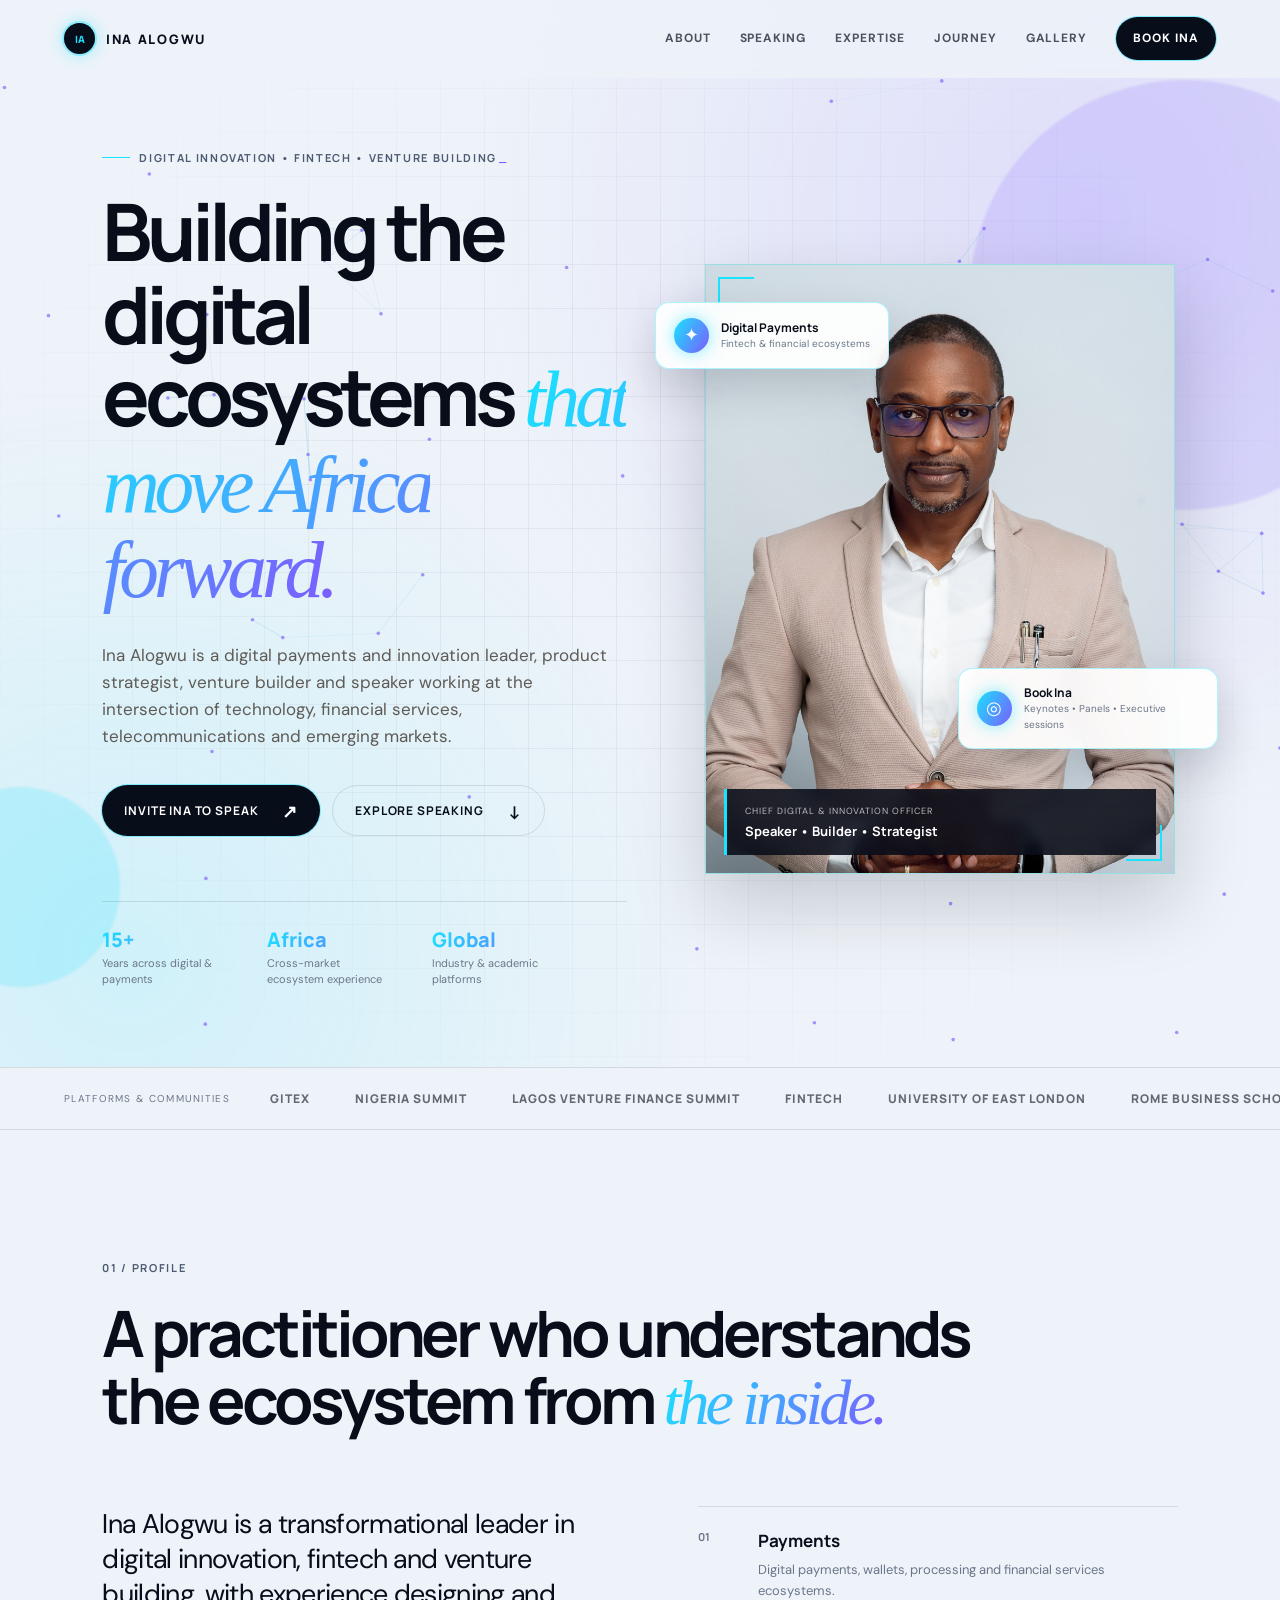
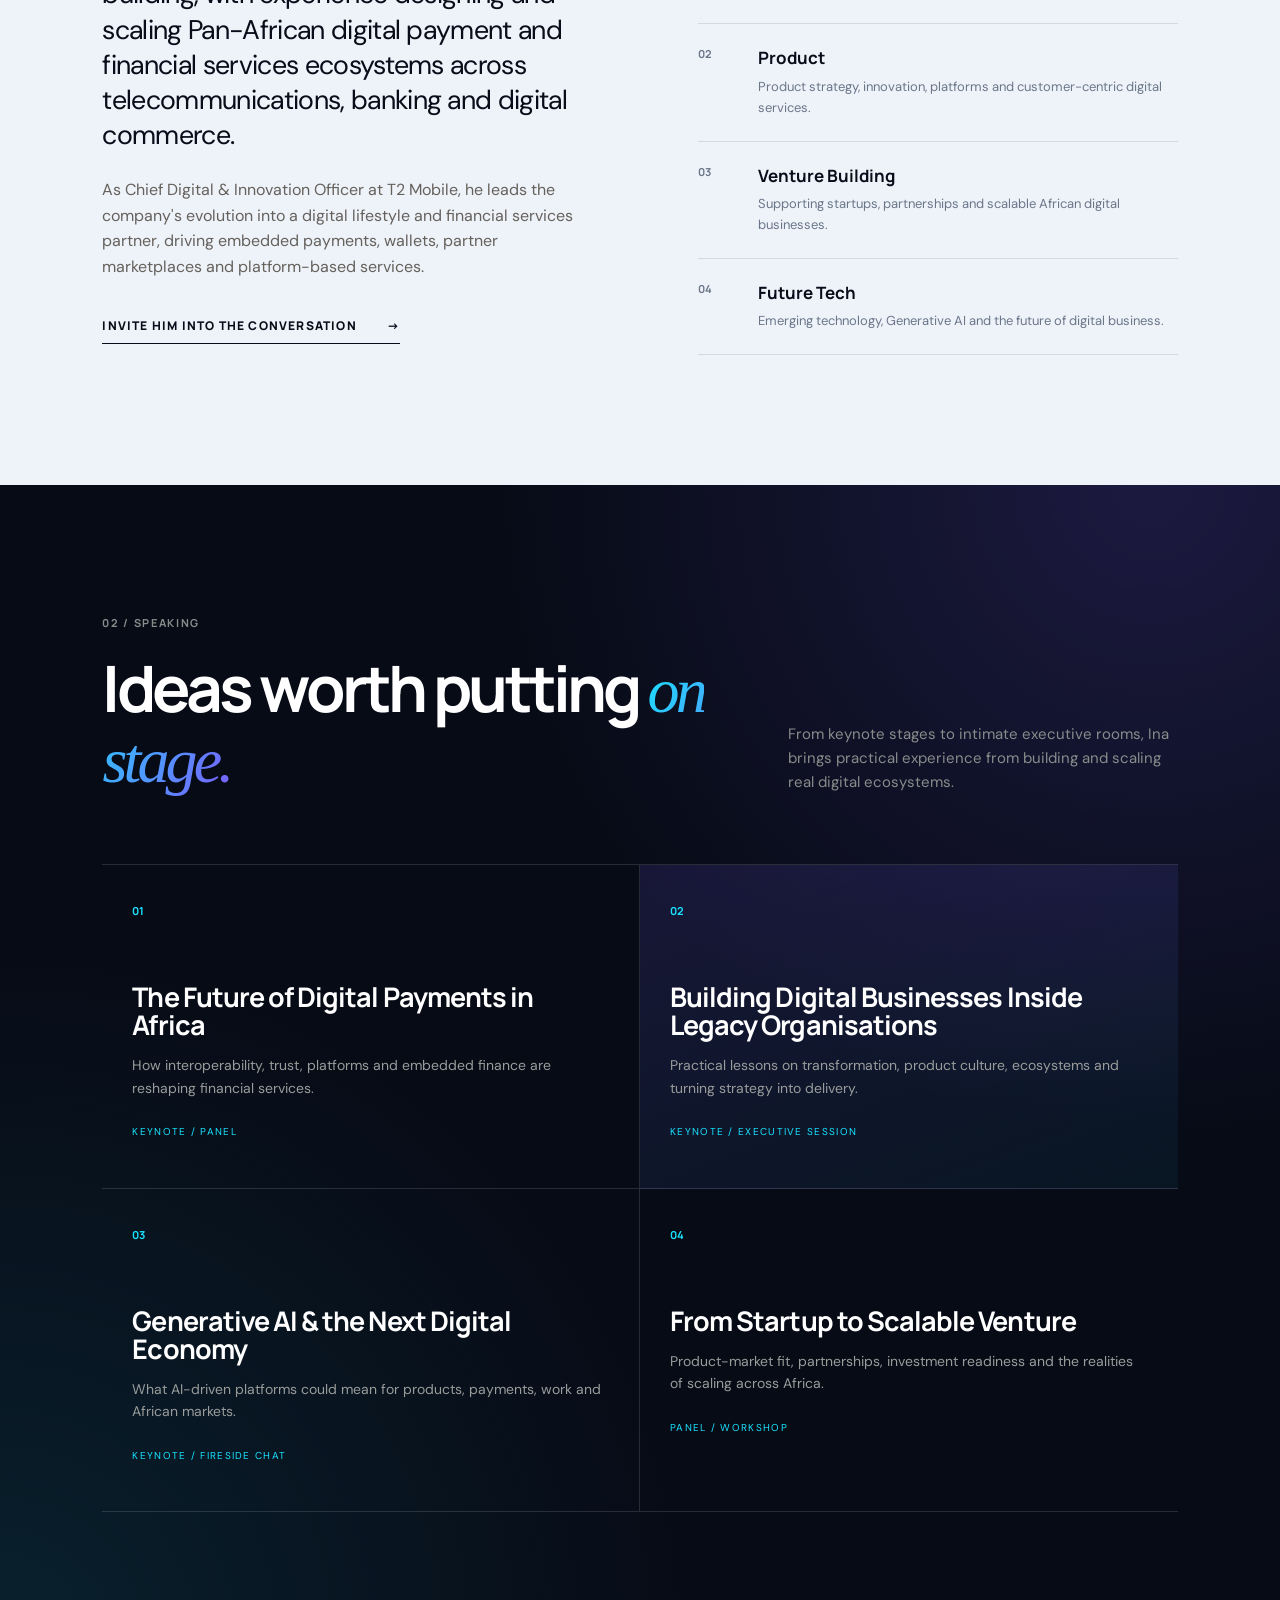
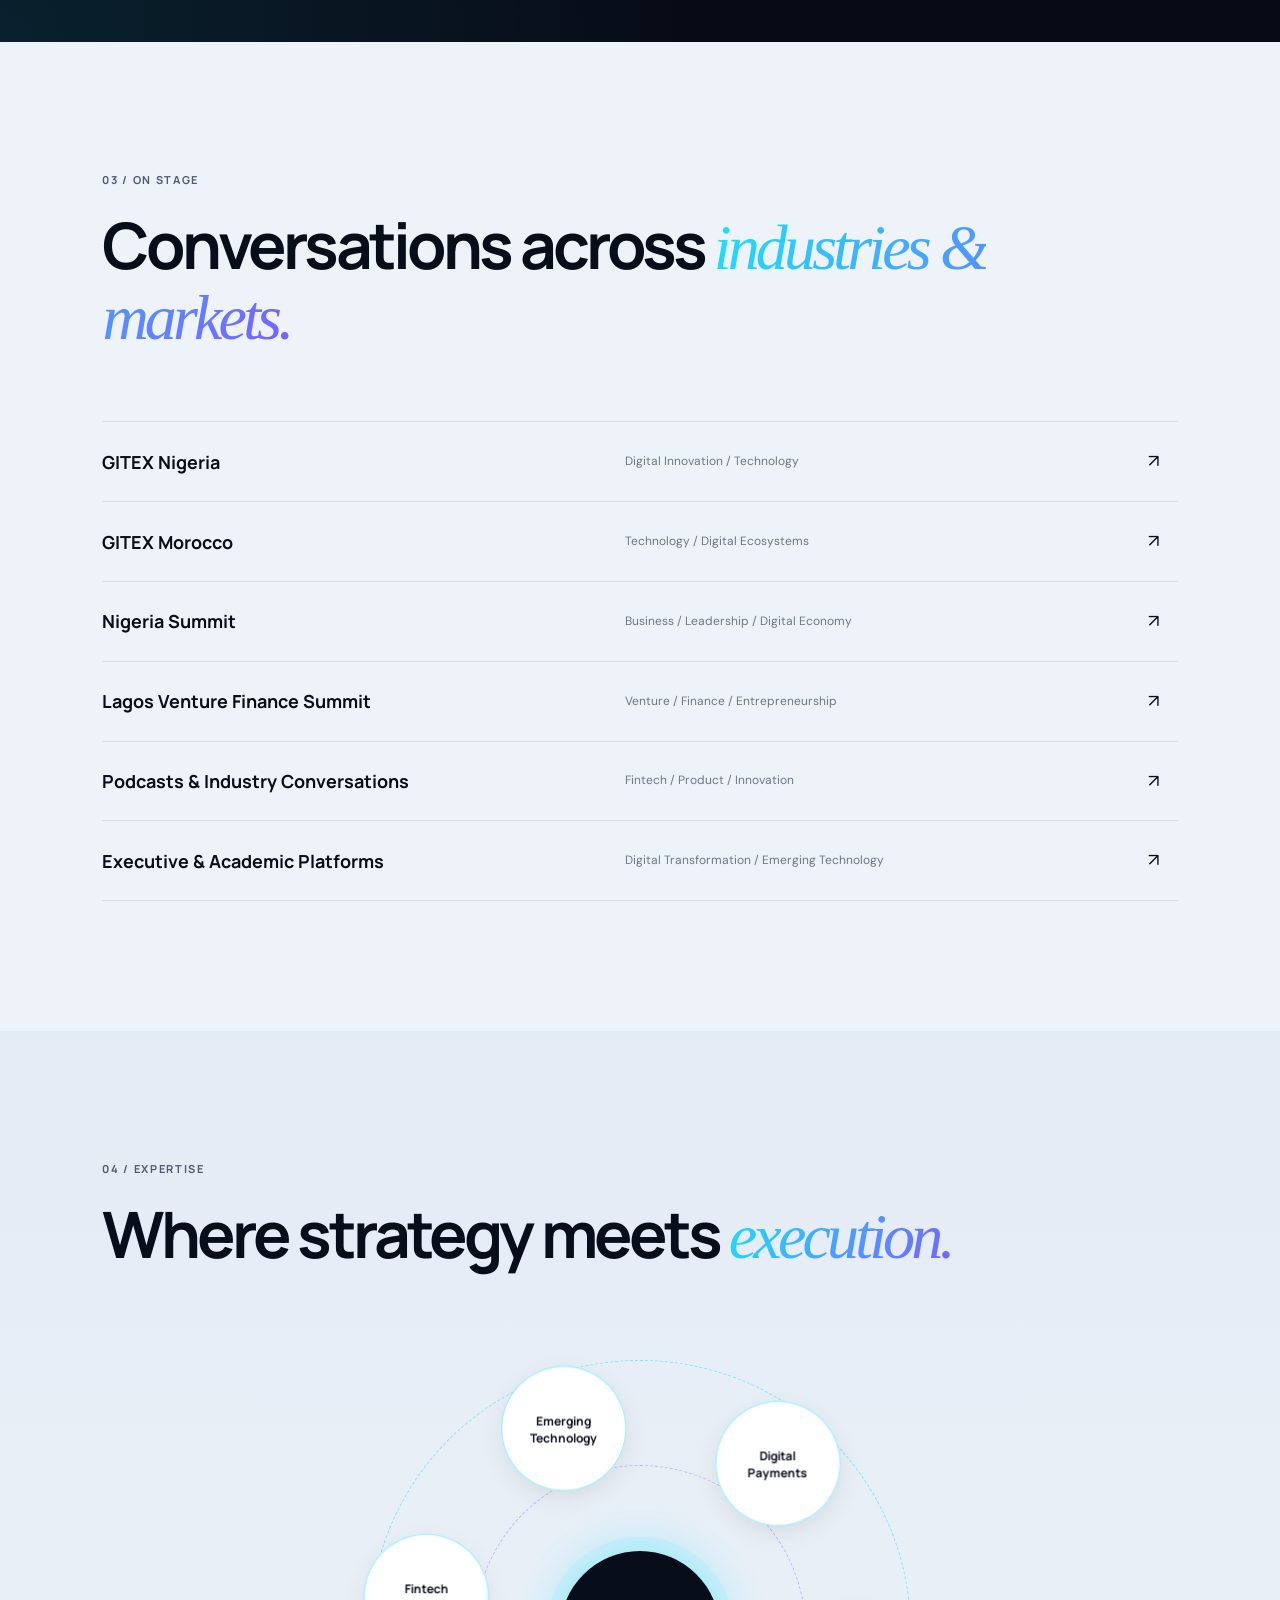
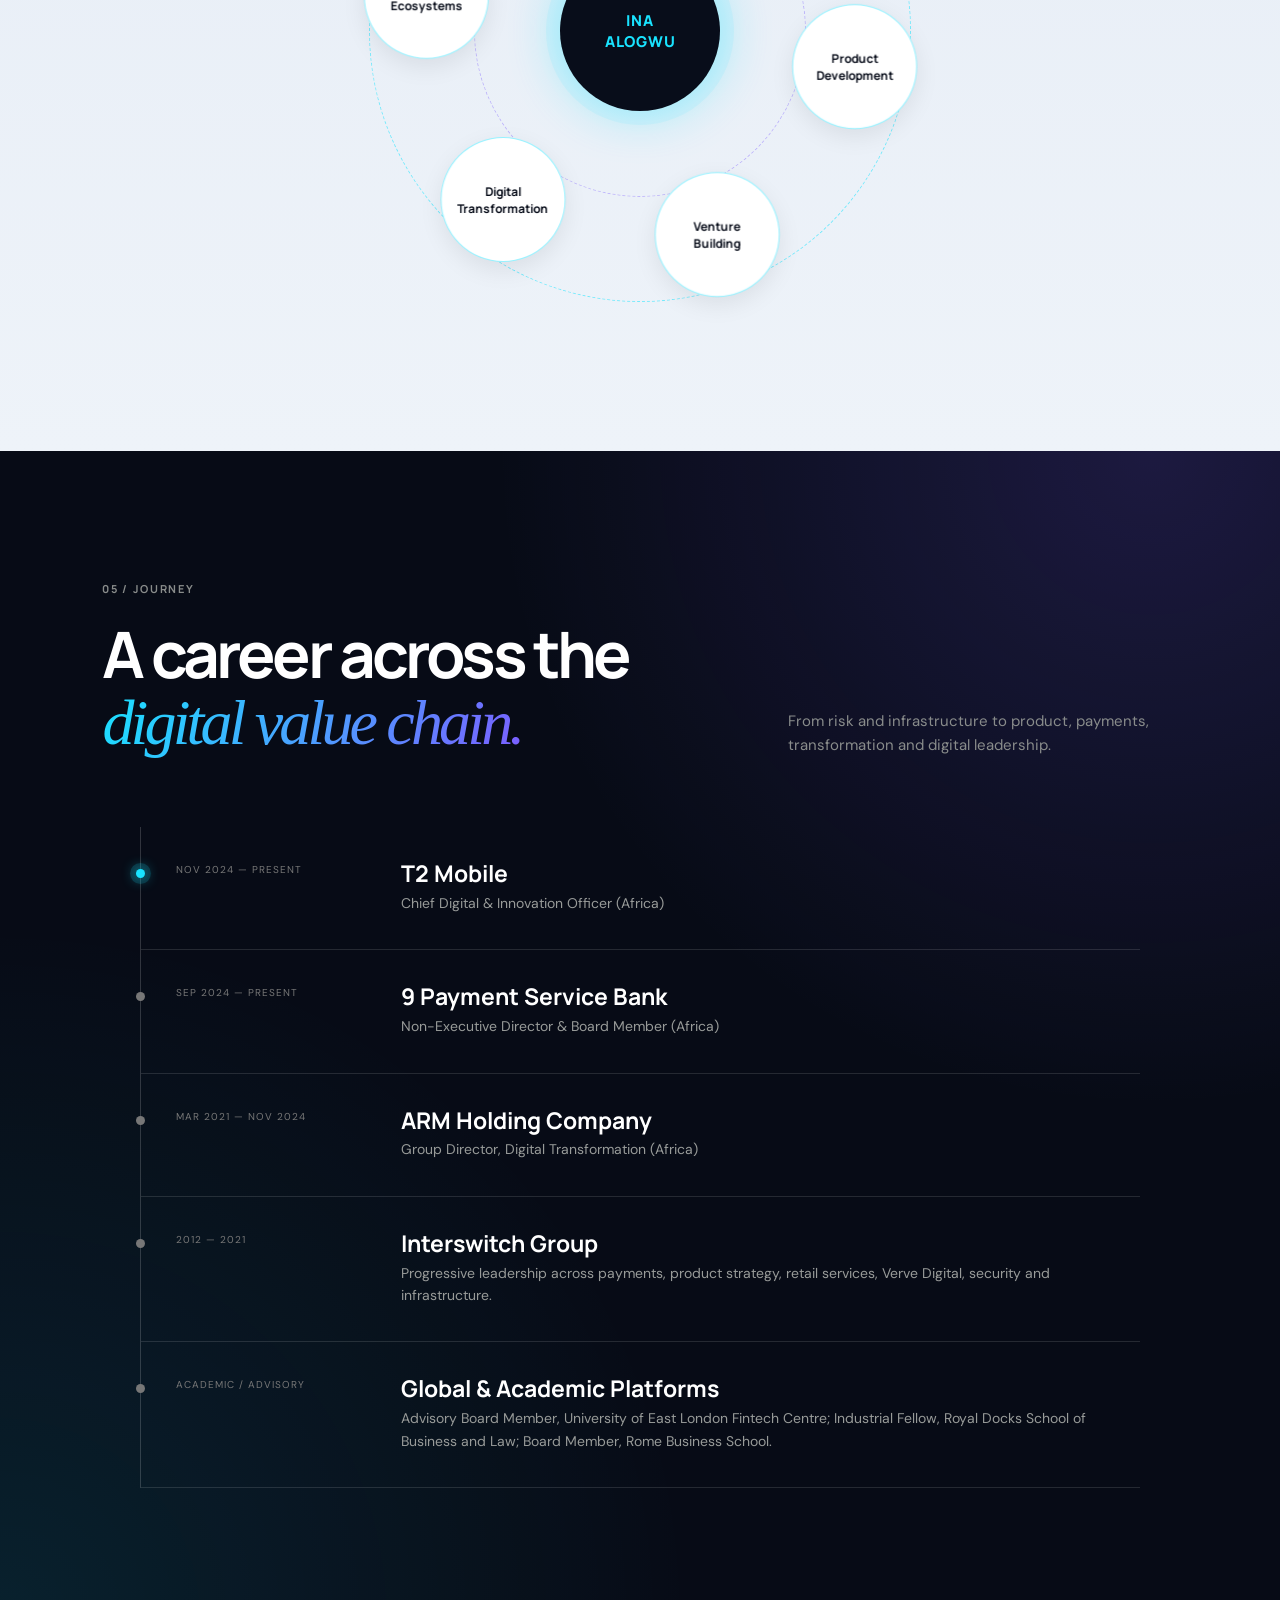
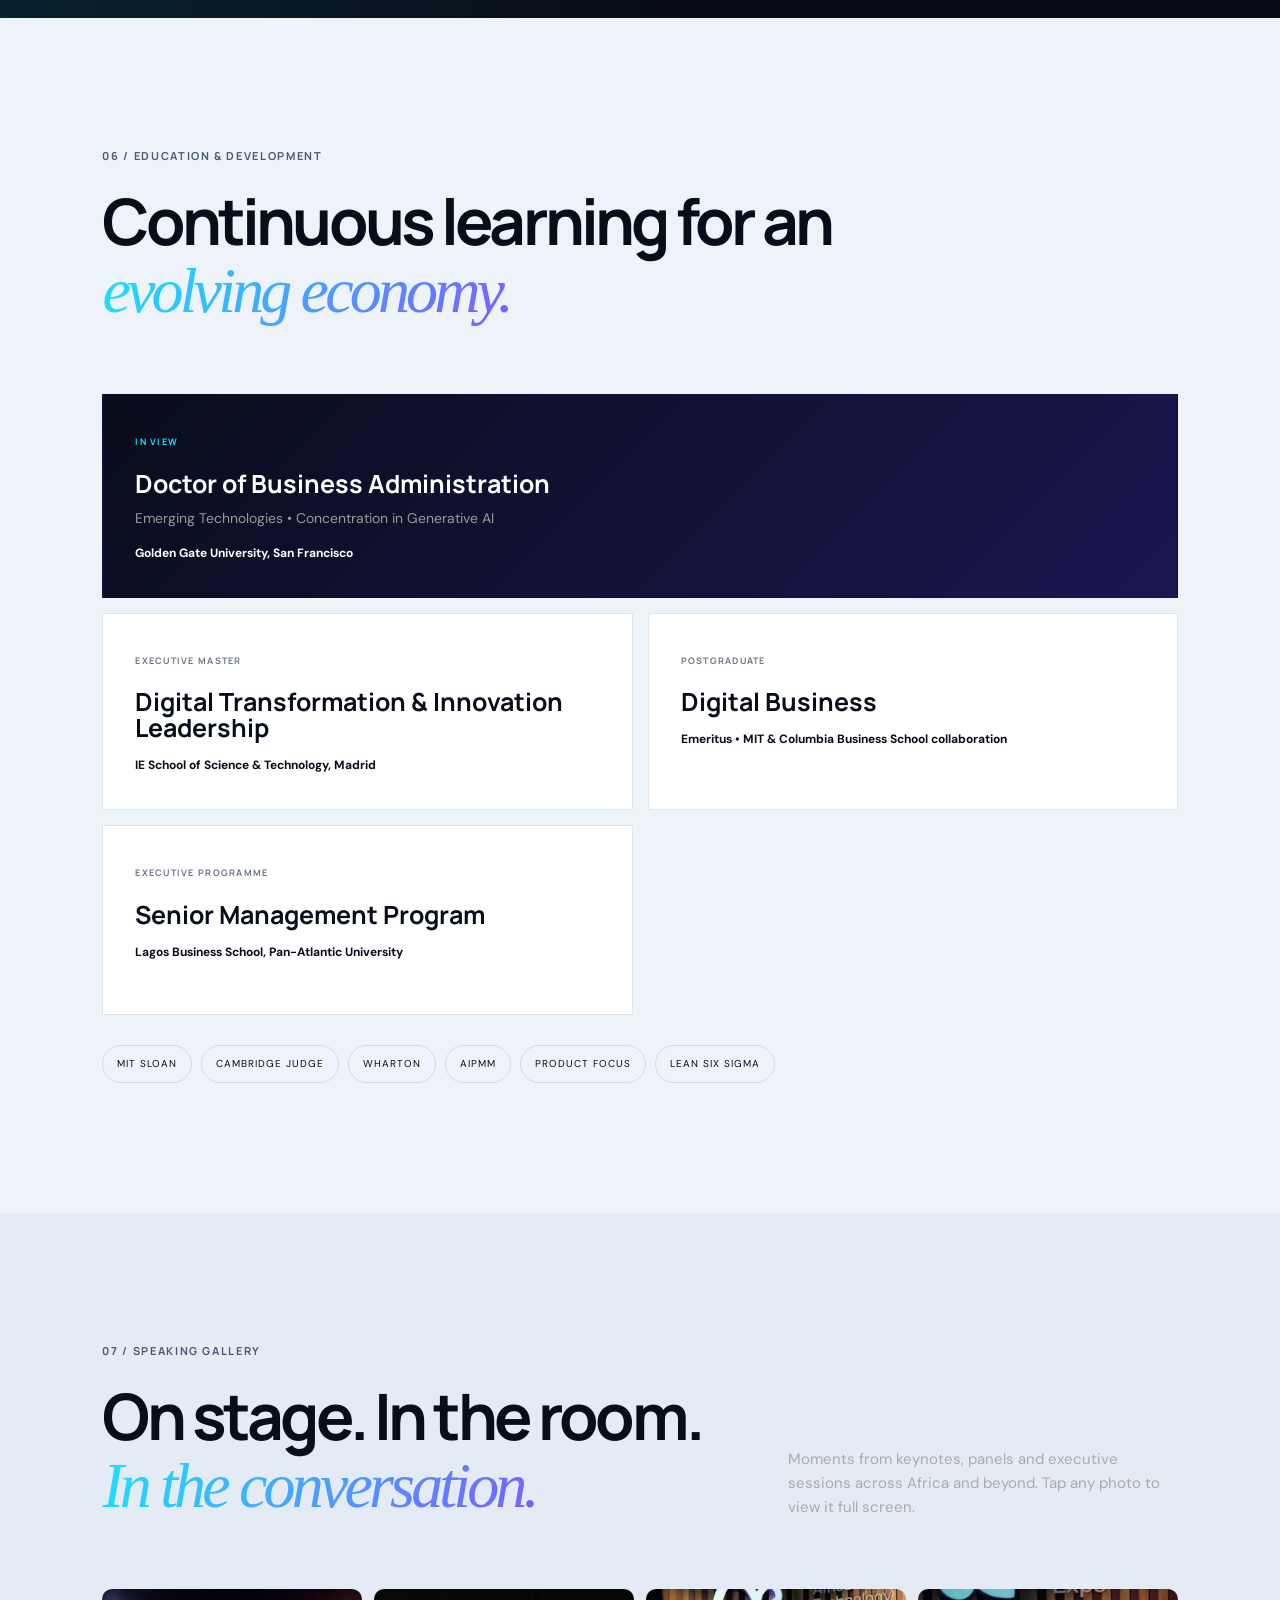
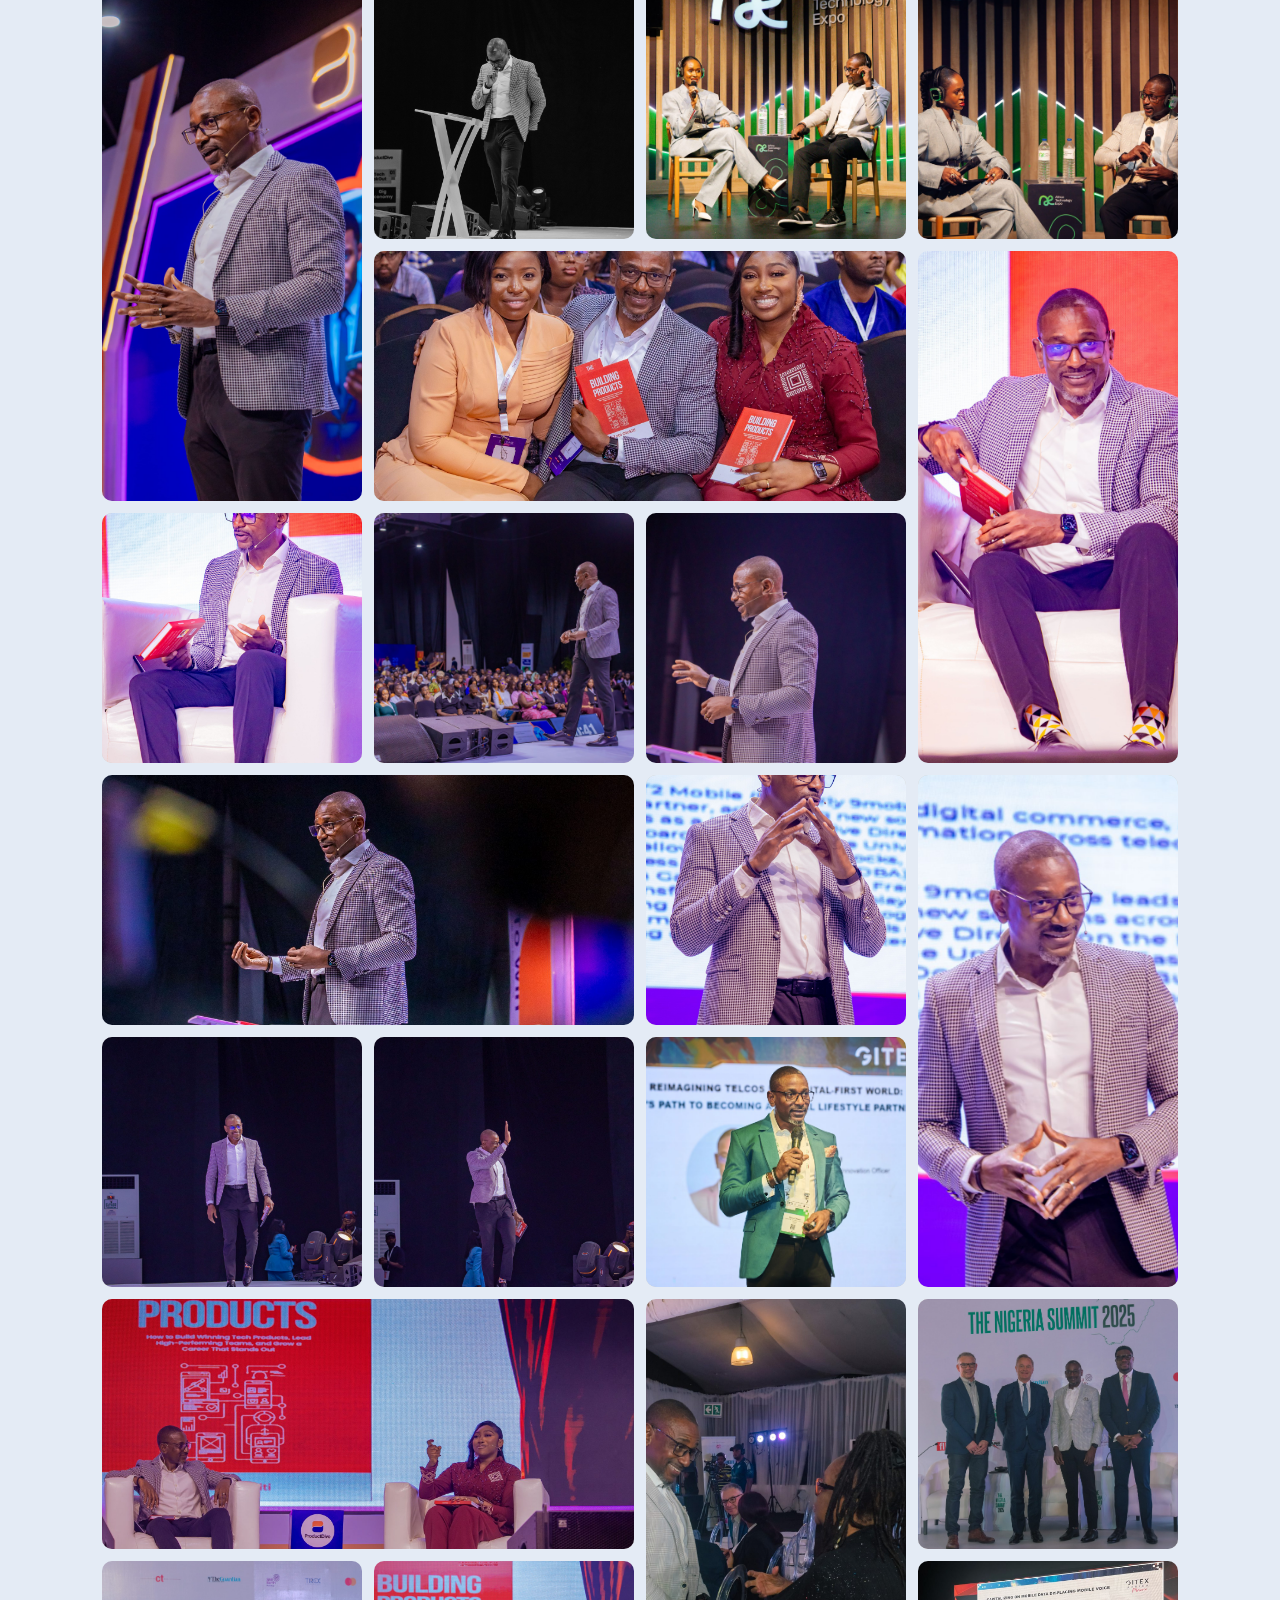
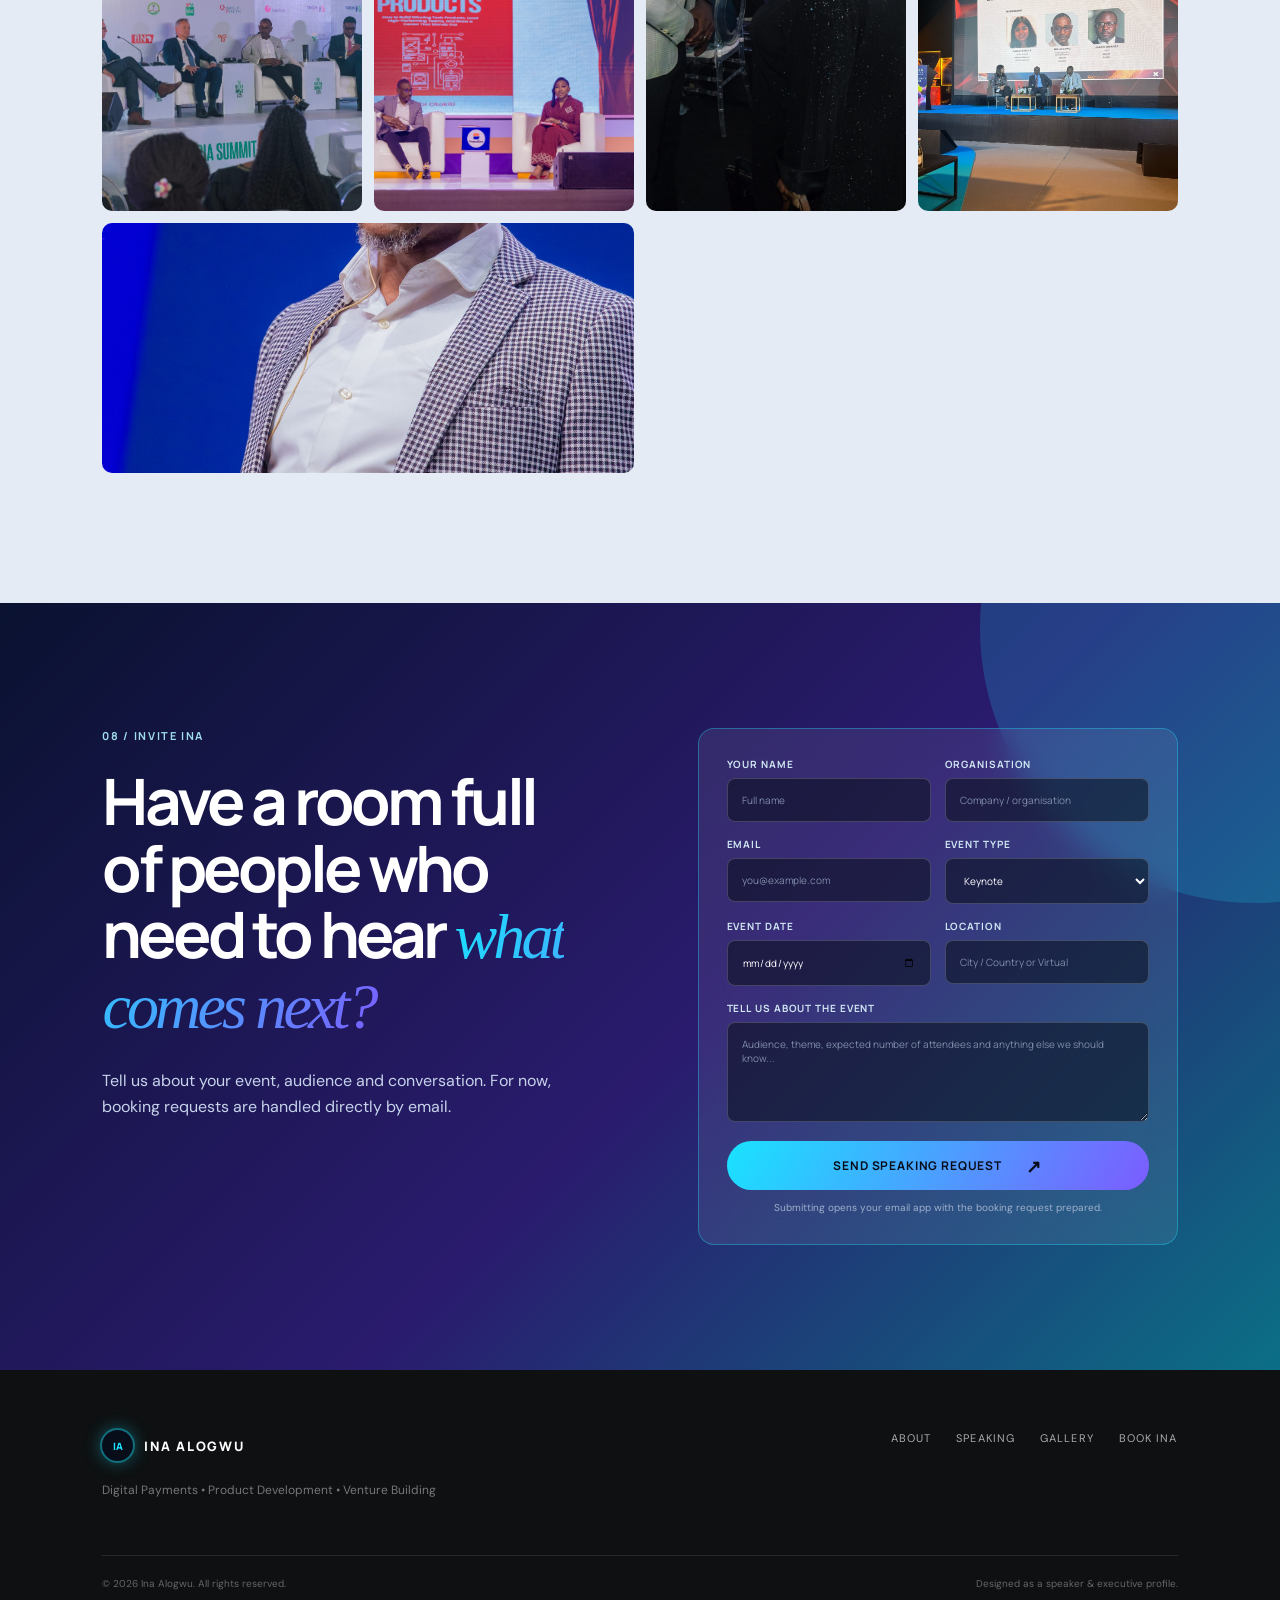
==== index.html @ 0dece8c5 "Initial commit: Ina Alogwu speaker website" ====
<!DOCTYPE html>
<html lang="en">
<head>
  <meta charset="UTF-8" />
  <meta name="viewport" content="width=device-width, initial-scale=1.0" />
  <meta name="description" content="Ina Alogwu — Chief Digital & Innovation Officer, digital payments and fintech leader, product strategist, venture builder and keynote speaker." />
  <title>Ina Alogwu | Digital Payments • Fintech • Innovation</title>
  <link rel="preconnect" href="https://fonts.googleapis.com">
  <link rel="preconnect" href="https://fonts.gstatic.com" crossorigin>
  <link href="https://fonts.googleapis.com/css2?family=DM+Sans:wght@400;500;600;700&family=Manrope:wght@400;500;600;700;800&display=swap" rel="stylesheet">
  <link rel="stylesheet" href="style.css" />
  <link rel="stylesheet" href="theme.css" />
</head>
<body>

  <div class="cursor-glow"></div>

  <header class="site-header" id="top">
    <a href="#top" class="brand">
      <span class="brand-mark">IA</span>
      <span>INA ALOGWU</span>
    </a>
    <nav class="desktop-nav">
      <a href="#about">About</a>
      <a href="#speaking">Speaking</a>
      <a href="#expertise">Expertise</a>
      <a href="#journey">Journey</a>
      <a href="#gallery">Gallery</a>
      <a href="#booking" class="nav-cta">Book Ina</a>
    </nav>
    <button class="menu-toggle" aria-label="Open menu">☰</button>
  </header>

  <div class="mobile-menu">
    <a href="#about">About</a>
    <a href="#speaking">Speaking</a>
    <a href="#expertise">Expertise</a>
    <a href="#journey">Journey</a>
    <a href="#gallery">Gallery</a>
    <a href="#booking">Book Ina</a>
  </div>

  <main>
    <!-- HERO -->
    <section class="hero">
      <div class="hero-orb orb-one"></div>
      <div class="hero-orb orb-two"></div>

      <div class="hero-copy reveal">
        <p class="eyebrow"><span></span> DIGITAL INNOVATION • FINTECH • VENTURE BUILDING</p>
        <h1>Building the digital ecosystems <em>that move Africa forward.</em></h1>
        <p class="hero-text">
          Ina Alogwu is a digital payments and innovation leader, product strategist,
          venture builder and speaker working at the intersection of technology,
          financial services, telecommunications and emerging markets.
        </p>
        <div class="hero-actions">
          <a href="#booking" class="button button-primary">Invite Ina to Speak <span>↗</span></a>
          <a href="#speaking" class="button button-ghost">Explore Speaking <span>↓</span></a>
        </div>
        <div class="hero-proof">
          <div><strong>15+</strong><span>Years across digital & payments</span></div>
          <div><strong>Africa</strong><span>Cross-market ecosystem experience</span></div>
          <div><strong>Global</strong><span>Industry & academic platforms</span></div>
        </div>
      </div>

      <div class="hero-visual reveal delay">
        <div class="portrait-frame">
          <!-- Replace this file with Ina's preferred professional portrait -->
          <img src="assets/ina-portrait.jpg" alt="Ina Alogwu" onerror="this.style.display='none'; this.parentElement.classList.add('portrait-placeholder');">
          <div class="portrait-fallback">
            <span>INA</span>
            <small>ALOGWU</small>
          </div>
          <div class="portrait-label">
            <span>CHIEF DIGITAL & INNOVATION OFFICER</span>
            <strong>Speaker • Builder • Strategist</strong>
          </div>
        </div>

        <div class="floating-card card-top">
          <span class="mini-icon">✦</span>
          <div><strong>Digital Payments</strong><small>Fintech & financial ecosystems</small></div>
        </div>

        <div class="floating-card card-bottom">
          <span class="mini-icon">◎</span>
          <div><strong>Book Ina</strong><small>Keynotes • Panels • Executive sessions</small></div>
        </div>
      </div>
    </section>

    <!-- TRUST STRIP -->
    <section class="trust-strip">
      <p>Platforms & communities</p>
      <div class="logo-marquee">
        <span>GITEX</span><span>NIGERIA SUMMIT</span><span>LAGOS VENTURE FINANCE SUMMIT</span>
        <span>FINTECH</span><span>UNIVERSITY OF EAST LONDON</span><span>ROME BUSINESS SCHOOL</span>
      </div>
    </section>

    <!-- ABOUT -->
    <section class="section about" id="about">
      <div class="section-heading reveal">
        <p class="eyebrow">01 / PROFILE</p>
        <h2>A practitioner who understands the ecosystem from <em>the inside.</em></h2>
      </div>
      <div class="about-grid">
        <div class="about-lead reveal">
          <p>
            Ina Alogwu is a transformational leader in digital innovation, fintech and
            venture building, with experience designing and scaling Pan-African digital
            payment and financial services ecosystems across telecommunications, banking
            and digital commerce.
          </p>
          <p>
            As Chief Digital & Innovation Officer at T2 Mobile, he leads the company's
            evolution into a digital lifestyle and financial services partner, driving
            embedded payments, wallets, partner marketplaces and platform-based services.
          </p>
          <a href="#booking" class="text-link">Invite him into the conversation <span>→</span></a>
        </div>
        <div class="about-facts reveal">
          <div class="fact"><span>01</span><div><strong>Payments</strong><p>Digital payments, wallets, processing and financial services ecosystems.</p></div></div>
          <div class="fact"><span>02</span><div><strong>Product</strong><p>Product strategy, innovation, platforms and customer-centric digital services.</p></div></div>
          <div class="fact"><span>03</span><div><strong>Venture Building</strong><p>Supporting startups, partnerships and scalable African digital businesses.</p></div></div>
          <div class="fact"><span>04</span><div><strong>Future Tech</strong><p>Emerging technology, Generative AI and the future of digital business.</p></div></div>
        </div>
      </div>
    </section>

    <!-- SPEAKING -->
    <section class="section dark-section" id="speaking">
      <div class="section-heading split reveal">
        <div>
          <p class="eyebrow">02 / SPEAKING</p>
          <h2>Ideas worth putting <em>on stage.</em></h2>
        </div>
        <p class="heading-side">
          From keynote stages to intimate executive rooms, Ina brings practical
          experience from building and scaling real digital ecosystems.
        </p>
      </div>
      <div class="speaking-grid">
        <article class="topic-card reveal">
          <div class="topic-number">01</div>
          <h3>The Future of Digital Payments in Africa</h3>
          <p>How interoperability, trust, platforms and embedded finance are reshaping financial services.</p>
          <span>Keynote / Panel</span>
        </article>
        <article class="topic-card featured reveal">
          <div class="topic-number">02</div>
          <h3>Building Digital Businesses Inside Legacy Organisations</h3>
          <p>Practical lessons on transformation, product culture, ecosystems and turning strategy into delivery.</p>
          <span>Keynote / Executive Session</span>
        </article>
        <article class="topic-card reveal">
          <div class="topic-number">03</div>
          <h3>Generative AI & the Next Digital Economy</h3>
          <p>What AI-driven platforms could mean for products, payments, work and African markets.</p>
          <span>Keynote / Fireside Chat</span>
        </article>
        <article class="topic-card reveal">
          <div class="topic-number">04</div>
          <h3>From Startup to Scalable Venture</h3>
          <p>Product-market fit, partnerships, investment readiness and the realities of scaling across Africa.</p>
          <span>Panel / Workshop</span>
        </article>
      </div>
    </section>

    <!-- EVENTS -->
    <section class="section events">
      <div class="section-heading reveal">
        <p class="eyebrow">03 / ON STAGE</p>
        <h2>Conversations across <em>industries & markets.</em></h2>
      </div>
      <div class="event-list reveal">
        <div class="event-row"><span>GITEX Nigeria</span><span>Digital Innovation / Technology</span><b>↗</b></div>
        <div class="event-row"><span>GITEX Morocco</span><span>Technology / Digital Ecosystems</span><b>↗</b></div>
        <div class="event-row"><span>Nigeria Summit</span><span>Business / Leadership / Digital Economy</span><b>↗</b></div>
        <div class="event-row"><span>Lagos Venture Finance Summit</span><span>Venture / Finance / Entrepreneurship</span><b>↗</b></div>
        <div class="event-row"><span>Podcasts & Industry Conversations</span><span>Fintech / Product / Innovation</span><b>↗</b></div>
        <div class="event-row"><span>Executive & Academic Platforms</span><span>Digital Transformation / Emerging Technology</span><b>↗</b></div>
      </div>
    </section>

    <!-- EXPERTISE -->
    <section class="section expertise" id="expertise">
      <div class="section-heading reveal">
        <p class="eyebrow">04 / EXPERTISE</p>
        <h2>Where strategy meets <em>execution.</em></h2>
      </div>
      <div class="expertise-orbit reveal">
        <div class="orbit-center"><span>INA<br>ALOGWU</span></div>
        <div class="orbit-item item-1">Digital<br>Payments</div>
        <div class="orbit-item item-2">Product<br>Development</div>
        <div class="orbit-item item-3">Venture<br>Building</div>
        <div class="orbit-item item-4">Digital<br>Transformation</div>
        <div class="orbit-item item-5">Fintech<br>Ecosystems</div>
        <div class="orbit-item item-6">Emerging<br>Technology</div>
      </div>
    </section>

    <!-- JOURNEY -->
    <section class="section dark-section" id="journey">
      <div class="section-heading split reveal">
        <div>
          <p class="eyebrow">05 / JOURNEY</p>
          <h2>A career across the <em>digital value chain.</em></h2>
        </div>
        <p class="heading-side">From risk and infrastructure to product, payments, transformation and digital leadership.</p>
      </div>
      <div class="timeline reveal">
        <div class="timeline-item current">
          <span class="timeline-date">NOV 2024 — PRESENT</span>
          <div><h3>T2 Mobile</h3><p>Chief Digital & Innovation Officer (Africa)</p></div>
        </div>
        <div class="timeline-item">
          <span class="timeline-date">SEP 2024 — PRESENT</span>
          <div><h3>9 Payment Service Bank</h3><p>Non-Executive Director & Board Member (Africa)</p></div>
        </div>
        <div class="timeline-item">
          <span class="timeline-date">MAR 2021 — NOV 2024</span>
          <div><h3>ARM Holding Company</h3><p>Group Director, Digital Transformation (Africa)</p></div>
        </div>
        <div class="timeline-item">
          <span class="timeline-date">2012 — 2021</span>
          <div><h3>Interswitch Group</h3><p>Progressive leadership across payments, product strategy, retail services, Verve Digital, security and infrastructure.</p></div>
        </div>
        <div class="timeline-item">
          <span class="timeline-date">ACADEMIC / ADVISORY</span>
          <div><h3>Global & Academic Platforms</h3><p>Advisory Board Member, University of East London Fintech Centre; Industrial Fellow, Royal Docks School of Business and Law; Board Member, Rome Business School.</p></div>
        </div>
      </div>
    </section>

    <!-- EDUCATION -->
    <section class="section education">
      <div class="section-heading reveal">
        <p class="eyebrow">06 / EDUCATION & DEVELOPMENT</p>
        <h2>Continuous learning for an <em>evolving economy.</em></h2>
      </div>
      <div class="education-grid reveal">
        <div class="edu-card large">
          <span>IN VIEW</span>
          <h3>Doctor of Business Administration</h3>
          <p>Emerging Technologies • Concentration in Generative AI</p>
          <strong>Golden Gate University, San Francisco</strong>
        </div>
        <div class="edu-card"><span>EXECUTIVE MASTER</span><h3>Digital Transformation & Innovation Leadership</h3><strong>IE School of Science & Technology, Madrid</strong></div>
        <div class="edu-card"><span>POSTGRADUATE</span><h3>Digital Business</h3><strong>Emeritus • MIT & Columbia Business School collaboration</strong></div>
        <div class="edu-card"><span>EXECUTIVE PROGRAMME</span><h3>Senior Management Program</h3><strong>Lagos Business School, Pan-Atlantic University</strong></div>
      </div>
      <div class="cert-row reveal">
        <span>MIT Sloan</span><span>Cambridge Judge</span><span>Wharton</span><span>AIPMM</span><span>Product Focus</span><span>Lean Six Sigma</span>
      </div>
    </section>

    <!-- GALLERY -->
    <section class="section gallery-section" id="gallery">
      <div class="section-heading split reveal">
        <div>
          <p class="eyebrow">07 / SPEAKING GALLERY</p>
          <h2>On stage. In the room. <em>In the conversation.</em></h2>
        </div>
        <p class="heading-side">Moments from keynotes, panels and executive sessions across Africa and beyond. Tap any photo to view it full screen.</p>
      </div>

      <!-- NOTE: no "reveal" class here on purpose (the grid is too tall for the fade-in observer) -->
      <div class="gallery-grid" id="speakingGallery">
        <!-- GALLERY:START -->
        <figure class="gallery-card tall" data-gallery-item><img src="assets/speaking/ina-speaking-01.jpg" alt="Ina Alogwu speaking at an event" loading="lazy"><figcaption>Speaking moment</figcaption></figure>
        <figure class="gallery-card" data-gallery-item><img src="assets/speaking/ina-speaking-02.jpg" alt="Ina Alogwu speaking at an event" loading="lazy"><figcaption>Speaking moment</figcaption></figure>
        <figure class="gallery-card" data-gallery-item><img src="assets/speaking/ina-speaking-03.jpg" alt="Ina Alogwu speaking at an event" loading="lazy"><figcaption>Speaking moment</figcaption></figure>
        <figure class="gallery-card wide" data-gallery-item><img src="assets/speaking/ina-speaking-04.jpg" alt="Ina Alogwu speaking at an event" loading="lazy"><figcaption>Speaking moment</figcaption></figure>
        <figure class="gallery-card" data-gallery-item><img src="assets/speaking/ina-speaking-05.jpg" alt="Ina Alogwu speaking at an event" loading="lazy"><figcaption>Speaking moment</figcaption></figure>
        <figure class="gallery-card tall" data-gallery-item><img src="assets/speaking/ina-speaking-06.jpg" alt="Ina Alogwu speaking at an event" loading="lazy"><figcaption>Speaking moment</figcaption></figure>
        <figure class="gallery-card" data-gallery-item><img src="assets/speaking/ina-speaking-07.jpg" alt="Ina Alogwu speaking at an event" loading="lazy"><figcaption>Speaking moment</figcaption></figure>
        <figure class="gallery-card" data-gallery-item><img src="assets/speaking/ina-speaking-08.jpg" alt="Ina Alogwu speaking at an event" loading="lazy"><figcaption>Speaking moment</figcaption></figure>
        <figure class="gallery-card wide" data-gallery-item><img src="assets/speaking/ina-speaking-09.jpg" alt="Ina Alogwu speaking at an event" loading="lazy"><figcaption>Speaking moment</figcaption></figure>
        <figure class="gallery-card" data-gallery-item><img src="assets/speaking/ina-speaking-10.jpg" alt="Ina Alogwu speaking at an event" loading="lazy"><figcaption>Speaking moment</figcaption></figure>
        <figure class="gallery-card" data-gallery-item><img src="assets/speaking/ina-speaking-11.jpg" alt="Ina Alogwu speaking at an event" loading="lazy"><figcaption>Speaking moment</figcaption></figure>
        <figure class="gallery-card tall" data-gallery-item><img src="assets/speaking/ina-speaking-12.jpg" alt="Ina Alogwu speaking at an event" loading="lazy"><figcaption>Speaking moment</figcaption></figure>
        <figure class="gallery-card" data-gallery-item><img src="assets/speaking/ina-speaking-13.jpg" alt="Ina Alogwu speaking at an event" loading="lazy"><figcaption>Speaking moment</figcaption></figure>
        <figure class="gallery-card" data-gallery-item><img src="assets/speaking/ina-speaking-14.jpg" alt="Ina Alogwu speaking at an event" loading="lazy"><figcaption>Speaking moment</figcaption></figure>
        <figure class="gallery-card wide" data-gallery-item><img src="assets/speaking/ina-speaking-15.jpg" alt="Ina Alogwu speaking at an event" loading="lazy"><figcaption>Speaking moment</figcaption></figure>
        <figure class="gallery-card" data-gallery-item><img src="assets/speaking/ina-speaking-16.jpg" alt="Ina Alogwu speaking at an event" loading="lazy"><figcaption>Speaking moment</figcaption></figure>
        <figure class="gallery-card tall" data-gallery-item><img src="assets/speaking/ina-speaking-17.jpg" alt="Ina Alogwu speaking at an event" loading="lazy"><figcaption>Speaking moment</figcaption></figure>
        <figure class="gallery-card" data-gallery-item><img src="assets/speaking/ina-speaking-18.jpg" alt="Ina Alogwu speaking at an event" loading="lazy"><figcaption>Speaking moment</figcaption></figure>
        <figure class="gallery-card" data-gallery-item><img src="assets/speaking/ina-speaking-19.jpg" alt="Ina Alogwu speaking at an event" loading="lazy"><figcaption>Speaking moment</figcaption></figure>
        <figure class="gallery-card wide" data-gallery-item><img src="assets/speaking/ina-speaking-20.jpg" alt="Ina Alogwu speaking at an event" loading="lazy"><figcaption>Speaking moment</figcaption></figure>
        <figure class="gallery-card" data-gallery-item><img src="assets/speaking/ina-speaking-21.jpg" alt="Ina Alogwu speaking at an event" loading="lazy"><figcaption>Speaking moment</figcaption></figure>
        <figure class="gallery-card" data-gallery-item><img src="assets/speaking/ina-speaking-22.jpg" alt="Ina Alogwu speaking at an event" loading="lazy"><figcaption>Speaking moment</figcaption></figure>
        <!-- GALLERY:END -->
      </div>

      <div class="gallery-lightbox" id="galleryLightbox" aria-hidden="true">
        <button class="gallery-close" type="button" aria-label="Close image">×</button>
        <button class="gallery-prev" type="button" aria-label="Previous image">‹</button>
        <figure class="lightbox-figure">
          <img id="lightboxImage" src="" alt="">
          <figcaption id="lightboxCaption">Speaking moment</figcaption>
        </figure>
        <button class="gallery-next" type="button" aria-label="Next image">›</button>
        <div class="gallery-counter" id="galleryCounter">1 / 22</div>
      </div>
    </section>

    <!-- BOOKING -->
    <section class="booking-section" id="booking">
      <div class="booking-glow"></div>
      <div class="booking-content reveal">
        <p class="eyebrow">08 / INVITE INA</p>
        <h2>Have a room full of people who need to hear <em>what comes next?</em></h2>
        <p>
          Tell us about your event, audience and conversation. For now, booking requests
          are handled directly by email.
        </p>
      </div>

      <form class="booking-form reveal" id="bookingForm">
        <div class="form-row">
          <label>Your name<input type="text" name="name" placeholder="Full name" required></label>
          <label>Organisation<input type="text" name="organisation" placeholder="Company / organisation" required></label>
        </div>
        <div class="form-row">
          <label>Email<input type="email" name="email" placeholder="you@example.com" required></label>
          <label>Event type
            <select name="event_type">
              <option>Keynote</option>
              <option>Panel Discussion</option>
              <option>Fireside Chat</option>
              <option>Executive Session</option>
              <option>Workshop</option>
              <option>Podcast / Interview</option>
              <option>Other</option>
            </select>
          </label>
        </div>
        <div class="form-row">
          <label>Event date<input type="date" name="date"></label>
          <label>Location<input type="text" name="location" placeholder="City / Country or Virtual"></label>
        </div>
        <label>Tell us about the event<textarea name="message" rows="5" placeholder="Audience, theme, expected number of attendees and anything else we should know..." required></textarea></label>
        <button type="submit" class="button button-primary full">Send Speaking Request <span>↗</span></button>
        <p class="form-note">Submitting opens your email app with the booking request prepared.</p>
      </form>
    </section>
  </main>

  <footer>
    <div class="footer-main">
      <div>
        <a href="#top" class="brand"><span class="brand-mark">IA</span><span>INA ALOGWU</span></a>
        <p>Digital Payments • Product Development • Venture Building</p>
      </div>
      <div class="footer-links">
        <a href="#about">About</a><a href="#speaking">Speaking</a><a href="#gallery">Gallery</a><a href="#booking">Book Ina</a>
      </div>
    </div>
    <div class="footer-bottom">
      <span>© <span id="year"></span> Ina Alogwu. All rights reserved.</span>
      <span>Designed as a speaker & executive profile.</span>
    </div>
  </footer>

  <button class="back-top" aria-label="Back to top">↑</button>
  <script src="script.js"></script>
  <script src="fx.js"></script>
</body>
</html>
---- style.css ----
/* =========================================================
   INA ALOGWU — EXECUTIVE SPEAKER WEBSITE
   ========================================================= */

:root{
  --ink:#101113;
  --paper:#f4f1eb;
  --white:#fff;
  --muted:#77746e;
  --line:rgba(16,17,19,.12);
  --dark:#111315;
  --accent:#d9ff4f;
  --accent-2:#a8c62f;
  --serif:Georgia, "Times New Roman", serif;
  --sans:"DM Sans", Arial, sans-serif;
  --display:"Manrope", Arial, sans-serif;
}

*{box-sizing:border-box;margin:0;padding:0}
html{scroll-behavior:smooth}
body{font-family:var(--sans);background:var(--paper);color:var(--ink);line-height:1.6;overflow-x:hidden}
a{text-decoration:none;color:inherit}
img{display:block;max-width:100%}
button,input,select,textarea{font:inherit}

.site-header{
  position:fixed;top:0;left:0;right:0;z-index:1000;
  height:78px;padding:0 5vw;display:flex;align-items:center;justify-content:space-between;
  background:rgba(244,241,235,.82);backdrop-filter:blur(16px);
  border-bottom:1px solid transparent;transition:.3s ease;
}
.site-header.scrolled{border-bottom-color:var(--line);background:rgba(244,241,235,.94)}
.brand{display:flex;align-items:center;gap:11px;font:800 13px var(--display);letter-spacing:.13em}
.brand-mark{width:31px;height:31px;display:grid;place-items:center;background:var(--ink);color:var(--accent);font-size:10px;letter-spacing:0;border-radius:50%}
.desktop-nav{display:flex;align-items:center;gap:29px;font-size:12px;font-weight:700;text-transform:uppercase;letter-spacing:.08em}
.desktop-nav a{opacity:.7;transition:.2s}.desktop-nav a:hover{opacity:1}
.nav-cta{background:var(--ink);color:var(--white);padding:12px 17px;border-radius:999px!important;opacity:1!important}
.menu-toggle{display:none;background:none;border:0;font-size:26px;cursor:pointer}
.mobile-menu{display:none}

.hero{min-height:100vh;padding:150px 8vw 80px;display:grid;grid-template-columns:1.05fr .95fr;gap:6vw;align-items:center;position:relative;overflow:hidden}
.hero-orb{position:absolute;border-radius:50%;filter:blur(1px);pointer-events:none}
.orb-one{width:430px;height:430px;background:rgba(217,255,79,.16);right:-120px;top:80px}
.orb-two{width:200px;height:200px;background:rgba(20,20,20,.05);left:-80px;bottom:80px}
.hero-copy{position:relative;z-index:2}
.eyebrow{font:700 11px var(--display);letter-spacing:.15em;text-transform:uppercase;color:var(--muted);display:flex;align-items:center;gap:9px;margin-bottom:25px}
.eyebrow span{width:28px;height:1px;background:currentColor}
h1,h2,h3{font-family:var(--display);line-height:1.04}
h1{font-size:clamp(48px,6.2vw,92px);letter-spacing:-.065em;max-width:900px}
h1 em,h2 em{font-family:var(--serif);font-weight:400}
.hero-text{font-size:17px;color:#5e5b56;max-width:630px;margin:30px 0 35px}
.hero-actions{display:flex;gap:12px;flex-wrap:wrap}
.button{border:0;cursor:pointer;display:inline-flex;align-items:center;justify-content:center;gap:24px;padding:16px 22px;border-radius:999px;font:700 12px var(--display);text-transform:uppercase;letter-spacing:.07em;transition:.25s ease}
.button span{font-size:18px;line-height:0}
.button-primary{background:var(--ink);color:var(--white)}
.button-primary:hover{transform:translateY(-3px);box-shadow:0 12px 28px rgba(0,0,0,.15)}
.button-ghost{border:1px solid var(--line)}
.button-ghost:hover{background:var(--white)}
.hero-proof{display:flex;gap:35px;margin-top:65px;padding-top:24px;border-top:1px solid var(--line)}
.hero-proof div{display:flex;flex-direction:column;gap:3px}
.hero-proof strong{font:800 20px var(--display)}
.hero-proof span{font-size:11px;color:var(--muted);max-width:130px;line-height:1.4}

.hero-visual{position:relative;min-height:620px;display:grid;place-items:center}
.portrait-frame{width:min(100%,470px);height:610px;background:#dedbd4;position:relative;overflow:hidden;box-shadow:30px 35px 0 rgba(16,17,19,.06)}
.portrait-frame img{width:100%;height:100%;object-fit:cover}
.portrait-placeholder{background:linear-gradient(145deg,#202225,#575a59)}
.portrait-placeholder .portrait-fallback{display:flex}
.portrait-fallback{display:none;position:absolute;inset:0;align-items:center;justify-content:center;flex-direction:column;color:var(--white)}
.portrait-fallback span{font:800 82px var(--display);letter-spacing:-.07em}
.portrait-fallback small{letter-spacing:.25em;color:var(--accent)}
.portrait-label{position:absolute;left:22px;bottom:20px;background:rgba(17,19,21,.9);color:white;padding:15px 18px;display:flex;flex-direction:column;gap:3px}
.portrait-label span{font-size:9px;letter-spacing:.14em;color:#bbb}
.portrait-label strong{font:700 13px var(--display)}
.floating-card{position:absolute;background:var(--white);padding:15px 18px;display:flex;gap:12px;align-items:center;box-shadow:0 15px 40px rgba(0,0,0,.11);min-width:245px}
.card-top{top:14%;left:-30px}.card-bottom{bottom:10%;right:-30px}
.mini-icon{width:35px;height:35px;border-radius:50%;display:grid;place-items:center;background:var(--accent);font-size:18px}
.floating-card div{display:flex;flex-direction:column}.floating-card strong{font:700 12px var(--display)}.floating-card small{font-size:10px;color:var(--muted)}

.trust-strip{padding:22px 5vw;border-top:1px solid var(--line);border-bottom:1px solid var(--line);display:flex;align-items:center;gap:40px;overflow:hidden}
.trust-strip>p{font-size:10px;text-transform:uppercase;letter-spacing:.13em;color:var(--muted);white-space:nowrap}
.logo-marquee{display:flex;gap:45px;white-space:nowrap;align-items:center;font:800 12px var(--display);letter-spacing:.08em;opacity:.55;animation:marquee 24s linear infinite}
@keyframes marquee{to{transform:translateX(-20%)}}

.section{padding:130px 8vw}
.section-heading{max-width:900px;margin-bottom:70px}
.section-heading h2{font-size:clamp(40px,5vw,70px);letter-spacing:-.06em}
.section-heading.split{max-width:none;display:flex;justify-content:space-between;gap:60px;align-items:end}
.heading-side{max-width:390px;color:#aaa;font-size:15px}
.about-grid{display:grid;grid-template-columns:1fr 1fr;gap:9vw}
.about-lead>p:first-child{font-size:27px;line-height:1.3;letter-spacing:-.025em;margin-bottom:25px}
.about-lead>p:not(:first-child){color:#65615c;max-width:570px}
.text-link{display:inline-flex;gap:30px;margin-top:38px;font:800 12px var(--display);text-transform:uppercase;letter-spacing:.1em;border-bottom:1px solid var(--ink);padding-bottom:9px}
.about-facts{border-top:1px solid var(--line)}
.fact{display:grid;grid-template-columns:45px 1fr;gap:15px;padding:22px 0;border-bottom:1px solid var(--line)}
.fact>span{font:700 11px var(--display);color:var(--muted)}
.fact strong{font:700 17px var(--display)}.fact p{font-size:13px;color:var(--muted);margin-top:5px}

.dark-section{background:var(--dark);color:var(--white)}
.dark-section .eyebrow,.dark-section .heading-side{color:#898c8b}
.speaking-grid{display:grid;grid-template-columns:repeat(2,1fr);border-top:1px solid rgba(255,255,255,.13)}
.topic-card{padding:38px 30px 45px;border-bottom:1px solid rgba(255,255,255,.13);border-right:1px solid rgba(255,255,255,.13);min-height:300px;transition:.3s}
.topic-card:nth-child(even){border-right:0}
.topic-card:hover{background:#191b1d;transform:translateY(-4px)}
.topic-number{font:700 11px var(--display);color:var(--accent);margin-bottom:65px}
.topic-card h3{font-size:27px;max-width:520px;letter-spacing:-.035em}
.topic-card p{color:#999c9b;font-size:14px;max-width:480px;margin-top:15px}
.topic-card>span{display:inline-block;margin-top:25px;color:var(--accent);font-size:10px;text-transform:uppercase;letter-spacing:.13em}

.event-list{border-top:1px solid var(--line)}
.event-row{display:grid;grid-template-columns:1fr 1fr 30px;align-items:center;padding:25px 0;border-bottom:1px solid var(--line);transition:.2s}
.event-row:hover{padding-left:12px;background:rgba(255,255,255,.3)}
.event-row>span:first-child{font:700 18px var(--display)}
.event-row>span:nth-child(2){font-size:12px;color:var(--muted)}
.event-row b{font-size:18px;font-weight:400}

.expertise{background:#e8e4dc}
.expertise-orbit{height:580px;max-width:800px;margin:auto;position:relative;display:grid;place-items:center}
.orbit-center{width:160px;height:160px;border-radius:50%;background:var(--ink);color:var(--accent);display:grid;place-items:center;text-align:center;font:800 15px var(--display);letter-spacing:.05em;z-index:3;box-shadow:0 0 0 18px rgba(16,17,19,.04)}
.expertise-orbit:before,.expertise-orbit:after{content:"";position:absolute;border:1px solid rgba(16,17,19,.16);border-radius:50%;left:50%;top:50%;transform:translate(-50%,-50%)}
.expertise-orbit:before{width:330px;height:330px}.expertise-orbit:after{width:540px;height:540px}
.orbit-item{position:absolute;width:125px;height:125px;border-radius:50%;background:var(--paper);display:grid;place-items:center;text-align:center;font:700 12px var(--display);z-index:4;box-shadow:0 8px 25px rgba(0,0,0,.08);transition:.3s}
.orbit-item:hover{background:var(--accent);transform:scale(1.08)}
.item-1{top:9%;left:42%}.item-2{top:25%;right:3%}.item-3{bottom:12%;right:15%}.item-4{bottom:7%;left:37%}.item-5{bottom:24%;left:5%}.item-6{top:24%;left:3%}

.timeline{max-width:1000px;margin:auto;border-left:1px solid rgba(255,255,255,.17)}
.timeline-item{display:grid;grid-template-columns:190px 1fr;gap:35px;padding:35px 0 35px 35px;border-bottom:1px solid rgba(255,255,255,.12);position:relative}
.timeline-item:before{content:"";width:9px;height:9px;border-radius:50%;background:#777;position:absolute;left:-5px;top:42px}
.timeline-item.current:before{background:var(--accent);box-shadow:0 0 0 6px rgba(217,255,79,.08)}
.timeline-date{font-size:10px;letter-spacing:.1em;color:#777}
.timeline-item h3{font-size:23px}.timeline-item p{font-size:14px;color:#989b99;margin-top:6px}

.education-grid{display:grid;grid-template-columns:repeat(2,1fr);gap:15px}
.edu-card{background:var(--white);padding:32px;min-height:190px;border:1px solid var(--line)}
.edu-card.large{grid-column:span 2;background:var(--ink);color:white}
.edu-card span{font:700 9px var(--display);letter-spacing:.14em;color:var(--muted)}
.edu-card.large span{color:var(--accent)}
.edu-card h3{font-size:25px;margin:18px 0 10px;max-width:650px}
.edu-card p{font-size:14px;color:#999;margin-bottom:10px}.edu-card strong{font-size:12px}
.cert-row{display:flex;flex-wrap:wrap;gap:9px;margin-top:30px}
.cert-row span{border:1px solid var(--line);padding:10px 14px;border-radius:99px;font-size:10px;text-transform:uppercase;letter-spacing:.1em}

.gallery-section{background:#eeebe5}
.gallery-grid{display:grid;grid-template-columns:repeat(4,1fr);grid-auto-rows:250px;gap:12px}
.gallery-card{position:relative;overflow:hidden;background:#d3d0c9;cursor:zoom-in}
.gallery-card img{width:100%;height:100%;object-fit:cover;display:block;transition:transform .6s ease,filter .3s ease}
.gallery-card:hover img{transform:scale(1.06);filter:brightness(.9)}
.gallery-card:after{content:"";position:absolute;inset:45% 0 0;background:linear-gradient(transparent,rgba(0,0,0,.75));pointer-events:none}
.gallery-card figcaption{position:absolute;z-index:2;bottom:16px;left:17px;color:white;font-size:11px;font-weight:700;text-transform:uppercase;letter-spacing:.1em;pointer-events:none}
.gallery-card.tall{grid-row:span 2}.gallery-card.wide{grid-column:span 2}

.gallery-lightbox{position:fixed;inset:0;background:rgba(8,9,10,.94);z-index:1200;display:flex;align-items:center;justify-content:center;padding:5vh 7vw;opacity:0;visibility:hidden;pointer-events:none;transition:.25s ease}
.gallery-lightbox.open{opacity:1;visibility:visible;pointer-events:auto}
.lightbox-figure{margin:0;max-width:min(1100px,82vw);max-height:88vh;display:flex;flex-direction:column;align-items:center;gap:14px}
.lightbox-figure img{display:block;max-width:100%;max-height:78vh;object-fit:contain;box-shadow:0 25px 70px rgba(0,0,0,.35)}
.lightbox-figure figcaption{color:#fff;font:700 10px var(--display);text-transform:uppercase;letter-spacing:.13em}
.gallery-close,.gallery-prev,.gallery-next{position:absolute;border:0;background:rgba(255,255,255,.1);color:#fff;width:48px;height:48px;border-radius:50%;cursor:pointer;display:grid;place-items:center;transition:.2s ease}
.gallery-close:hover,.gallery-prev:hover,.gallery-next:hover{background:var(--accent);color:var(--ink)}
.gallery-close{top:24px;right:28px;font-size:30px;line-height:1}
.gallery-prev{left:24px;top:50%;font-size:38px;line-height:1}
.gallery-next{right:24px;top:50%;font-size:38px;line-height:1}
.gallery-counter{position:absolute;left:50%;bottom:22px;transform:translateX(-50%);color:#aaa;font:700 10px var(--display);letter-spacing:.12em}

.booking-section{position:relative;background:var(--accent);padding:125px 8vw;display:grid;grid-template-columns:1fr 1fr;gap:9vw;overflow:hidden}
.booking-glow{position:absolute;width:550px;height:550px;border-radius:50%;background:rgba(255,255,255,.24);right:-250px;top:-250px}
.booking-content{position:relative;z-index:1}
.booking-content .eyebrow{color:#34372a}.booking-content h2{font-size:clamp(43px,5vw,68px);letter-spacing:-.06em}
.booking-content>p:last-child{max-width:500px;margin-top:28px;color:#464a38}
.booking-form{position:relative;z-index:1;background:rgba(255,255,255,.5);padding:28px;backdrop-filter:blur(8px)}
.form-row{display:grid;grid-template-columns:1fr 1fr;gap:14px}
.booking-form label{display:flex;flex-direction:column;gap:7px;font:700 10px var(--display);letter-spacing:.09em;text-transform:uppercase;margin-bottom:15px}
.booking-form input,.booking-form select,.booking-form textarea{border:1px solid rgba(16,17,19,.18);background:rgba(255,255,255,.65);padding:14px;border-radius:0;outline:none;text-transform:none;font-weight:400;letter-spacing:0}
.booking-form input:focus,.booking-form select:focus,.booking-form textarea:focus{border-color:var(--ink)}
.booking-form textarea{resize:vertical}.full{width:100%;margin-top:4px}.form-note{text-align:center;font-size:10px;color:#666;margin-top:10px}

footer{background:#0e1011;color:white;padding:60px 8vw 25px}
.footer-main{display:flex;justify-content:space-between;gap:40px;padding-bottom:55px}
.footer-main .brand{color:white}.footer-main p{color:#777;margin-top:20px;font-size:12px}
.footer-links{display:flex;gap:25px;font-size:11px;text-transform:uppercase;letter-spacing:.1em;color:#aaa}
.footer-links a:hover{color:white}
.footer-bottom{border-top:1px solid rgba(255,255,255,.1);padding-top:20px;display:flex;justify-content:space-between;color:#666;font-size:10px}

.back-top{position:fixed;right:20px;bottom:20px;width:43px;height:43px;border-radius:50%;border:1px solid var(--line);background:var(--white);cursor:pointer;opacity:0;pointer-events:none;transition:.3s;z-index:500}
.back-top.show{opacity:1;pointer-events:auto}

.reveal{opacity:0;transform:translateY(28px);transition:opacity .8s ease,transform .8s ease}
.reveal.visible{opacity:1;transform:none}
.delay{transition-delay:.15s}

@media(max-width:900px){
  .desktop-nav{display:none}.menu-toggle{display:block}
  .mobile-menu{position:fixed;z-index:999;top:78px;left:0;right:0;background:var(--paper);padding:20px 7vw;display:none;flex-direction:column;border-bottom:1px solid var(--line)}
  .mobile-menu.open{display:flex}.mobile-menu a{padding:15px 0;border-bottom:1px solid var(--line);font:700 12px var(--display);text-transform:uppercase}
  .hero{grid-template-columns:1fr;padding-top:125px}.hero-visual{min-height:560px}.portrait-frame{height:540px}
  .about-grid,.booking-section{grid-template-columns:1fr}.about-grid{gap:55px}
  .section-heading.split{display:block}.heading-side{margin-top:20px}
  .speaking-grid{grid-template-columns:1fr}.topic-card{border-right:0}
  .gallery-grid{grid-template-columns:repeat(2,1fr)}.gallery-card.wide{grid-column:span 2}
  .booking-section{gap:50px}
}
@media(max-width:600px){
  .site-header{padding:0 5vw}.hero{padding-left:5vw;padding-right:5vw}
  .section{padding:90px 5vw}.hero-proof{gap:15px;flex-wrap:wrap}.hero-proof div{flex:1;min-width:100px}
  .hero-visual{min-height:480px}.portrait-frame{height:470px}.card-top{left:-10px}.card-bottom{right:-10px}
  .trust-strip{padding-left:5vw}.logo-marquee{gap:30px}
  .event-row{grid-template-columns:1fr 30px}.event-row>span:nth-child(2){display:none}
  .expertise-orbit{height:460px;transform:scale(.75);width:133% ;margin-left:-16.5%}
  .education-grid{grid-template-columns:1fr}.edu-card.large{grid-column:span 1}
  .gallery-grid{grid-template-columns:1fr;grid-auto-rows:280px}.gallery-card.wide{grid-column:span 1}.gallery-card.tall{grid-row:span 1}
  .form-row{grid-template-columns:1fr}.booking-section{padding:90px 5vw}
  .footer-main,.footer-bottom{flex-direction:column}.footer-links{flex-wrap:wrap}
}
---- theme.css ----
/* =========================================================
   theme.css — load AFTER style.css
   Midnight + Electric Cyan + Violet "tech" palette
   ========================================================= */
:root{
  --ink:#080d1a;
  --paper:#eef3f9;
  --muted:#6b7689;
  --line:rgba(8,13,26,.11);
  --dark:#070b16;
  --accent:#19e3ff;      /* electric cyan */
  --accent-2:#7c5cff;    /* violet */
  --grad:linear-gradient(120deg,#19e3ff,#7c5cff);
}
body{background:var(--paper)}
.site-header{background:rgba(238,243,249,.8)}
.site-header.scrolled{background:rgba(238,243,249,.94)}
.brand-mark{background:var(--ink);color:var(--accent);box-shadow:0 0 0 2px rgba(25,227,255,.35),0 0 18px rgba(25,227,255,.45)}
.nav-cta{background:var(--ink);box-shadow:0 0 0 1px rgba(25,227,255,.5);transition:.25s}
.nav-cta:hover{box-shadow:0 0 22px rgba(25,227,255,.55)}

/* ---------- HERO ---------- */
.hero{background:
  radial-gradient(circle at 85% 20%,rgba(124,92,255,.14),transparent 45%),
  radial-gradient(circle at 10% 90%,rgba(25,227,255,.14),transparent 40%),
  var(--paper)}
.hero:before{content:"";position:absolute;inset:0;z-index:0;pointer-events:none;
  background-image:linear-gradient(rgba(8,13,26,.05) 1px,transparent 1px),linear-gradient(90deg,rgba(8,13,26,.05) 1px,transparent 1px);
  background-size:44px 44px;
  -webkit-mask-image:radial-gradient(ellipse at center,#000 30%,transparent 80%);mask-image:radial-gradient(ellipse at center,#000 30%,transparent 80%)}
.hero-canvas{position:absolute;inset:0;width:100%;height:100%;z-index:0;pointer-events:none}
.hero-copy,.hero-visual{z-index:2}
.orb-one{background:rgba(124,92,255,.16);animation:drift 9s ease-in-out infinite}
.orb-two{background:rgba(25,227,255,.18);animation:drift 11s ease-in-out infinite reverse}
@keyframes drift{50%{transform:translate(-30px,25px) scale(1.08)}}
h1 em,h2 em{background:var(--grad);-webkit-background-clip:text;background-clip:text;color:transparent;-webkit-text-fill-color:transparent;padding-right:.08em}
.eyebrow{color:#4c5a72}
.eyebrow span{background:var(--accent)}
.type-cursor:after{content:"_";color:var(--accent-2);animation:blink 1s steps(2) infinite;margin-left:2px}
@keyframes blink{50%{opacity:0}}
.button-primary{background:var(--ink);box-shadow:0 0 0 1px rgba(25,227,255,.45)}
.button-primary:hover{box-shadow:0 0 0 1px var(--accent),0 12px 34px rgba(25,227,255,.35)}
.hero-proof strong{background:var(--grad);-webkit-background-clip:text;background-clip:text;color:transparent;-webkit-text-fill-color:transparent}

/* Portrait: tech frame + scan line */
.portrait-frame{box-shadow:0 30px 70px rgba(8,13,26,.18);border:1px solid rgba(25,227,255,.35);overflow:hidden}
.portrait-frame:before,.portrait-frame:after{content:"";position:absolute;z-index:3;width:34px;height:34px;pointer-events:none;border:2px solid var(--accent)}
.portrait-frame:before{top:12px;left:12px;border-right:0;border-bottom:0}
.portrait-frame:after{bottom:12px;right:12px;border-left:0;border-top:0}
.scanline{position:absolute;left:0;right:0;height:90px;z-index:2;pointer-events:none;
  background:linear-gradient(to bottom,transparent,rgba(25,227,255,.22),transparent);animation:scan 5s linear infinite}
@keyframes scan{from{top:-90px}to{top:100%}}

/* Label + floating cards — no more overlap */
.portrait-label{left:18px;right:18px;bottom:18px;max-width:none;background:rgba(8,13,26,.88);border-left:3px solid var(--accent);backdrop-filter:blur(6px)}
.portrait-label span{letter-spacing:.1em;font-size:9px;white-space:normal}
.floating-card{min-width:0;width:max-content;max-width:260px;z-index:5;border-radius:14px;border:1px solid rgba(25,227,255,.35);
  background:rgba(255,255,255,.92);backdrop-filter:blur(10px);box-shadow:0 18px 45px rgba(8,13,26,.16)}
.card-top{top:7%;left:-48px;animation:floaty 6s ease-in-out infinite}
.card-bottom{bottom:130px;right:-40px;animation:floaty 7s ease-in-out infinite reverse}
@keyframes floaty{50%{transform:translateY(-12px)}}
.mini-icon{background:var(--grad);color:#fff;box-shadow:0 0 16px rgba(25,227,255,.55);flex:none}

/* ---------- MARQUEE (seamless) ---------- */
.logo-marquee{animation:marquee 28s linear infinite;opacity:.6}
@keyframes marquee{to{transform:translateX(-50%)}}

/* ---------- DARK SECTIONS ---------- */
.dark-section{background:
  radial-gradient(circle at 90% 0%,rgba(124,92,255,.18),transparent 40%),
  radial-gradient(circle at 0% 100%,rgba(25,227,255,.10),transparent 40%),var(--dark)}
.topic-number,.topic-card>span{color:var(--accent)}
.topic-card{position:relative;overflow:hidden}
.topic-card:before{content:"";position:absolute;left:0;top:0;height:2px;width:0;background:var(--grad);transition:width .5s ease}
.topic-card:hover:before{width:100%}
.topic-card:hover{background:#0e1426}
.topic-card.featured{background:linear-gradient(160deg,rgba(124,92,255,.14),rgba(25,227,255,.05))}
.timeline-item.current:before{background:var(--accent);box-shadow:0 0 0 6px rgba(25,227,255,.15),0 0 14px var(--accent);animation:pulse 2s infinite}
@keyframes pulse{50%{box-shadow:0 0 0 12px rgba(25,227,255,0),0 0 14px var(--accent)}}

/* ---------- EXPERTISE ORBIT (JS positions + rotates items) ---------- */
.expertise{background:linear-gradient(180deg,#e4ebf5,#eef3f9)}
.expertise-orbit:before,.expertise-orbit:after{border:1px dashed rgba(124,92,255,.4)}
.expertise-orbit:before{animation:spin 40s linear infinite}
.expertise-orbit:after{border-color:rgba(25,227,255,.55);animation:spin 70s linear infinite reverse}
@keyframes spin{from{transform:translate(-50%,-50%) rotate(0)}to{transform:translate(-50%,-50%) rotate(360deg)}}
.orbit-center{background:var(--ink);color:var(--accent);box-shadow:0 0 0 14px rgba(25,227,255,.08),0 0 50px rgba(25,227,255,.45);animation:glow 3s ease-in-out infinite}
@keyframes glow{50%{box-shadow:0 0 0 22px rgba(25,227,255,.04),0 0 70px rgba(124,92,255,.5)}}
.orbit-item{left:50%;top:50%;right:auto;bottom:auto;margin:-62px 0 0 -62px;background:#fff;border:1px solid rgba(25,227,255,.45);will-change:transform}
.orbit-item:hover{background:var(--ink);color:var(--accent);transform:none}
.orbit-item.js-orbit:hover{box-shadow:0 0 28px rgba(25,227,255,.6)}

/* ---------- GALLERY ---------- */
.gallery-section{background:#e4ebf5}
.gallery-grid.reveal{opacity:1;transform:none}            /* fixes invisible gallery */
.gallery-card{border-radius:10px;opacity:0;transform:translateY(24px) scale(.97);transition:opacity .6s ease,transform .6s ease,box-shadow .3s}
.gallery-card.in{opacity:1;transform:none}
.gallery-card:hover{box-shadow:0 0 0 2px var(--accent),0 16px 40px rgba(8,13,26,.25)}
.gallery-card:after{inset:0;background:linear-gradient(to top,rgba(8,13,26,.78),transparent 45%);opacity:0;transition:opacity .3s}
.gallery-card:hover:after{opacity:1}
.gallery-card figcaption{opacity:0;transform:translateY(8px);transition:.3s}
.gallery-card:hover figcaption{opacity:1;transform:none}
.gallery-card:hover img{transform:scale(1.05);filter:none}
.gallery-close:hover,.gallery-prev:hover,.gallery-next:hover{background:var(--accent)}

/* ---------- BOOKING ---------- */
.booking-section{background:linear-gradient(135deg,#0a1230 0%,#2a1b6e 55%,#0b6f86 100%);color:#fff}
.booking-content .eyebrow{color:#9fdcec}
.booking-content>p:last-child{color:#c6d3ea}
.booking-glow{background:rgba(25,227,255,.18)}
.booking-form{background:rgba(255,255,255,.08);border:1px solid rgba(25,227,255,.35);border-radius:16px;backdrop-filter:blur(14px)}
.booking-form label{color:#cfe6f2}
.booking-form input,.booking-form select,.booking-form textarea{background:rgba(8,13,26,.55);color:#fff;border:1px solid rgba(255,255,255,.18);border-radius:8px}
.booking-form input::placeholder,.booking-form textarea::placeholder{color:#7f8ca8}
.booking-form input:focus,.booking-form select:focus,.booking-form textarea:focus{border-color:var(--accent);box-shadow:0 0 0 3px rgba(25,227,255,.2)}
.booking-form .button-primary{background:var(--grad);color:var(--ink);box-shadow:none}
.form-note{color:#9fb0cc}
.edu-card.large{background:linear-gradient(135deg,#080d1a,#1b1650)}

/* ---------- CURSOR GLOW (was undefined) ---------- */
.cursor-glow{position:fixed;width:340px;height:340px;border-radius:50%;pointer-events:none;z-index:1;transform:translate(-50%,-50%);
  background:radial-gradient(circle,rgba(25,227,255,.16),transparent 65%);left:-999px;top:-999px;mix-blend-mode:multiply}

@media(max-width:900px){
  .card-top{left:-10px}.card-bottom{right:-10px}
}
@media(prefers-reduced-motion:reduce){*{animation:none!important}}

/* gallery: fill gaps left by tall/wide cards */
.gallery-grid{grid-auto-flow:dense}
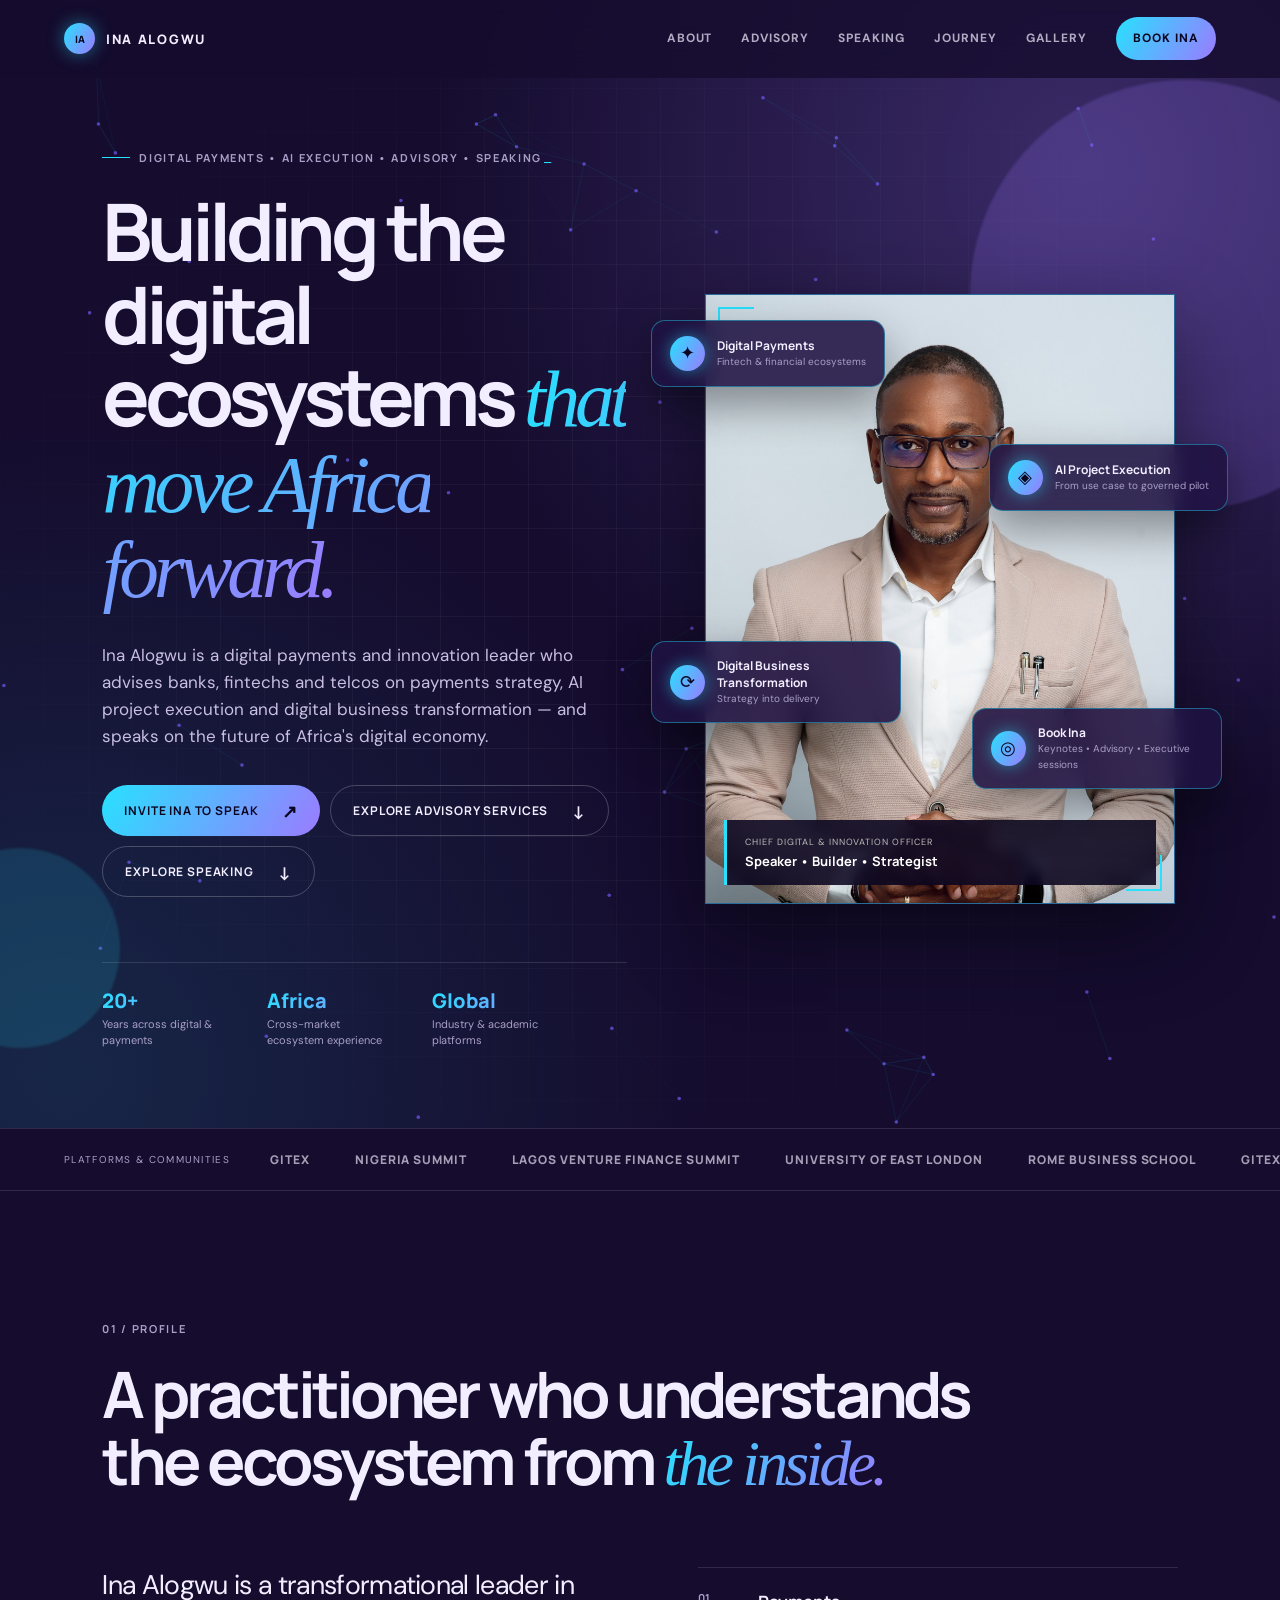
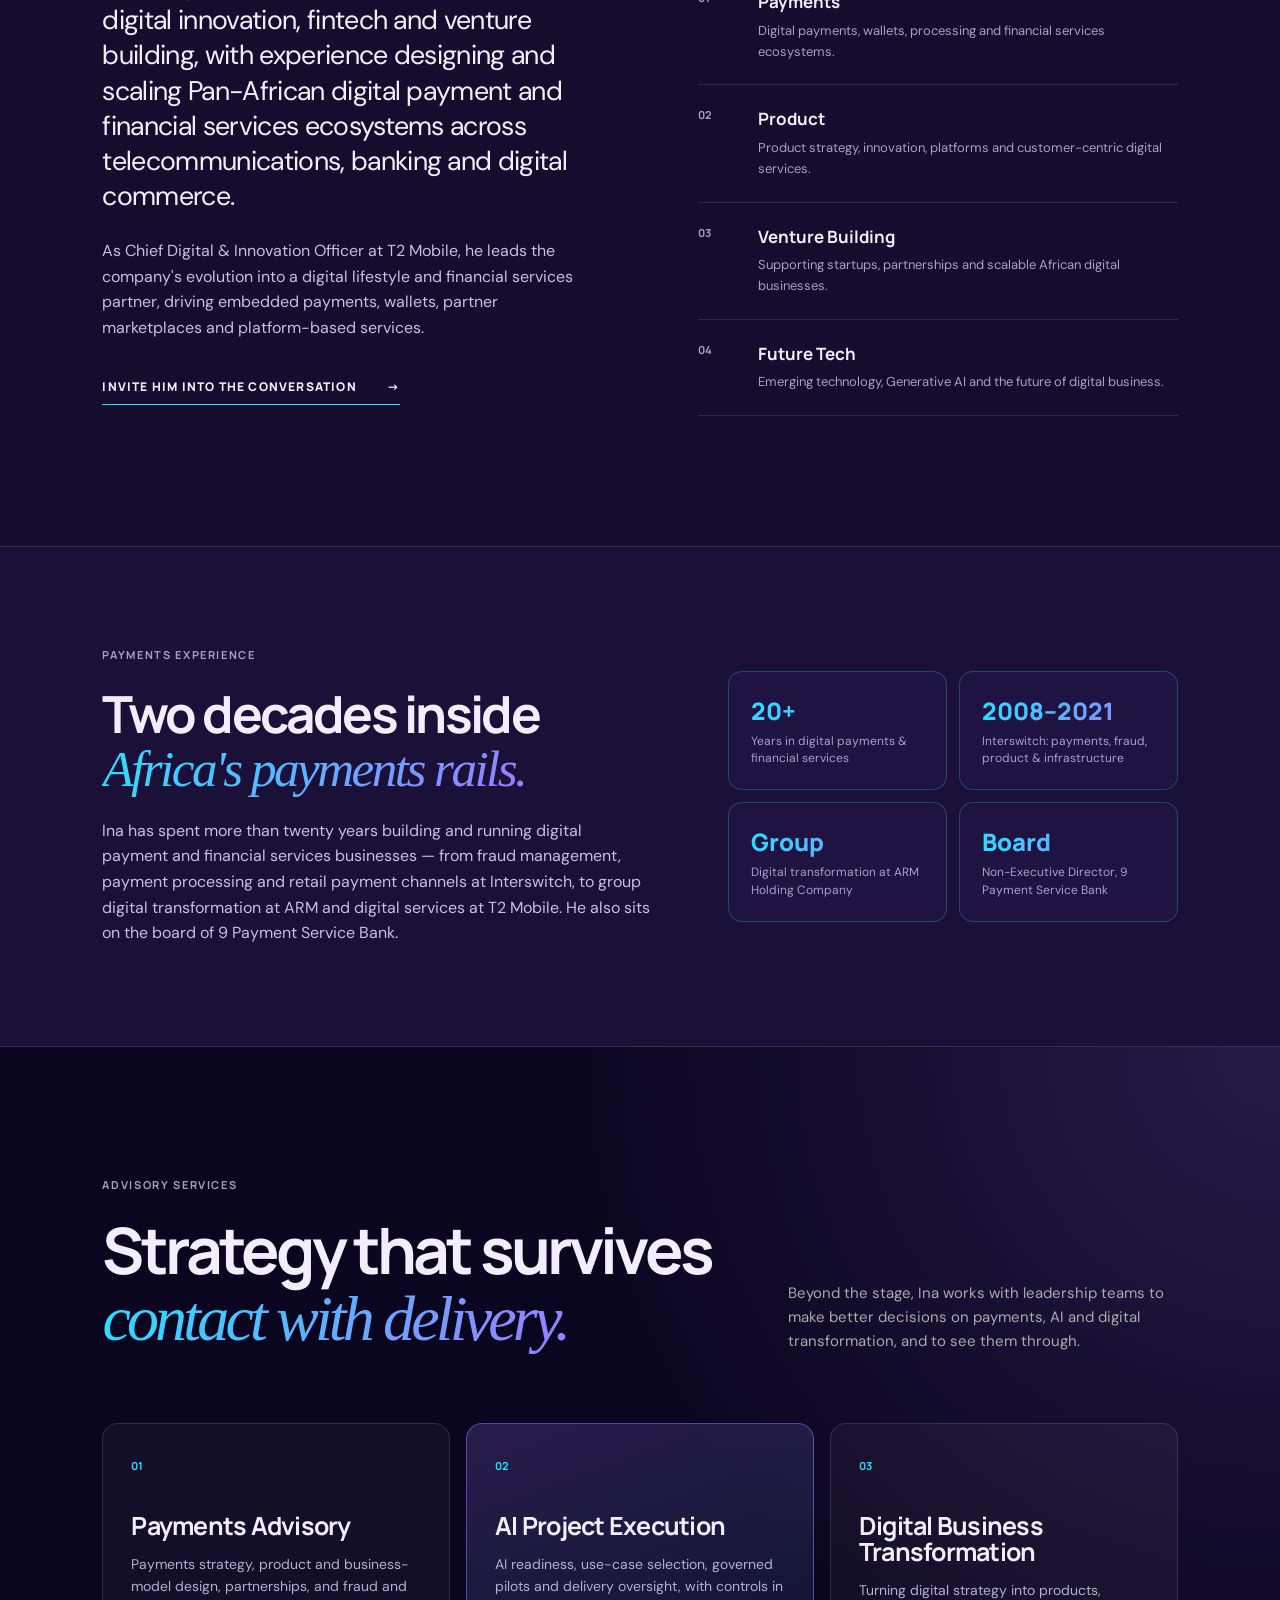
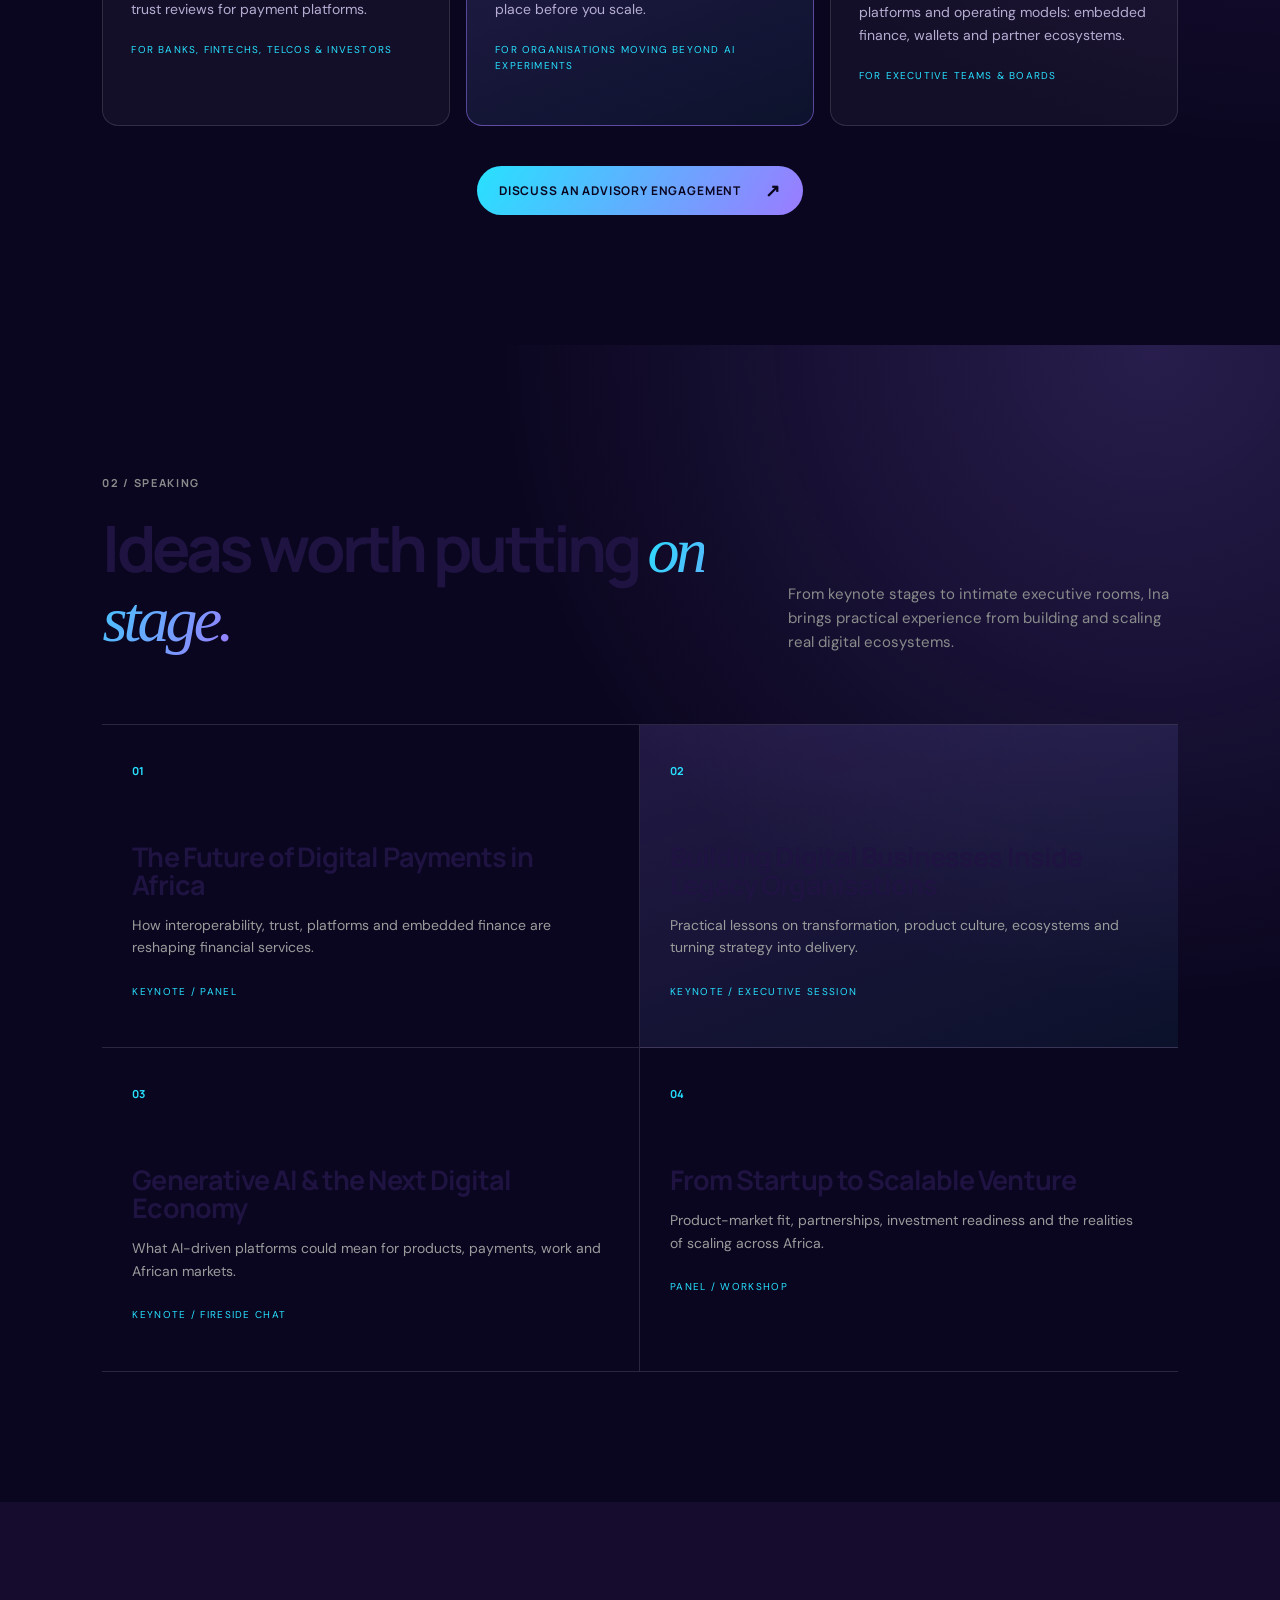
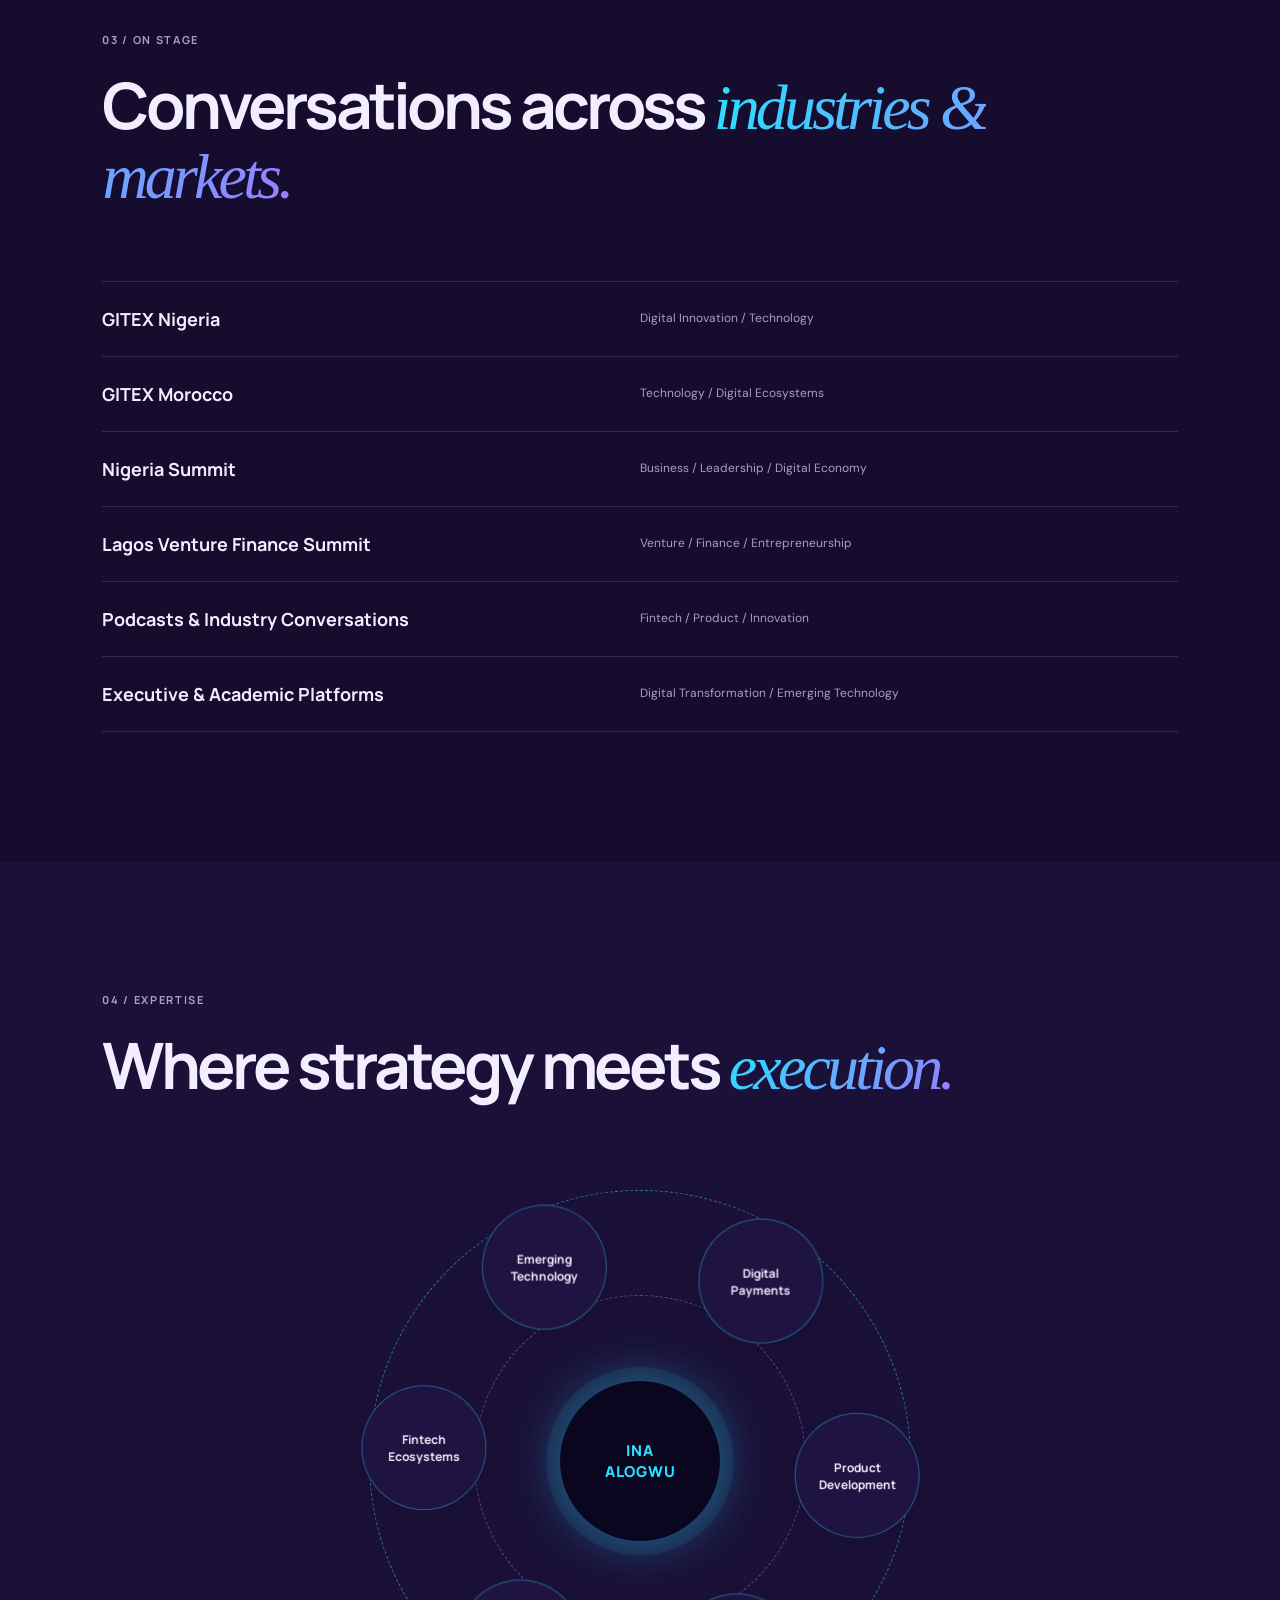
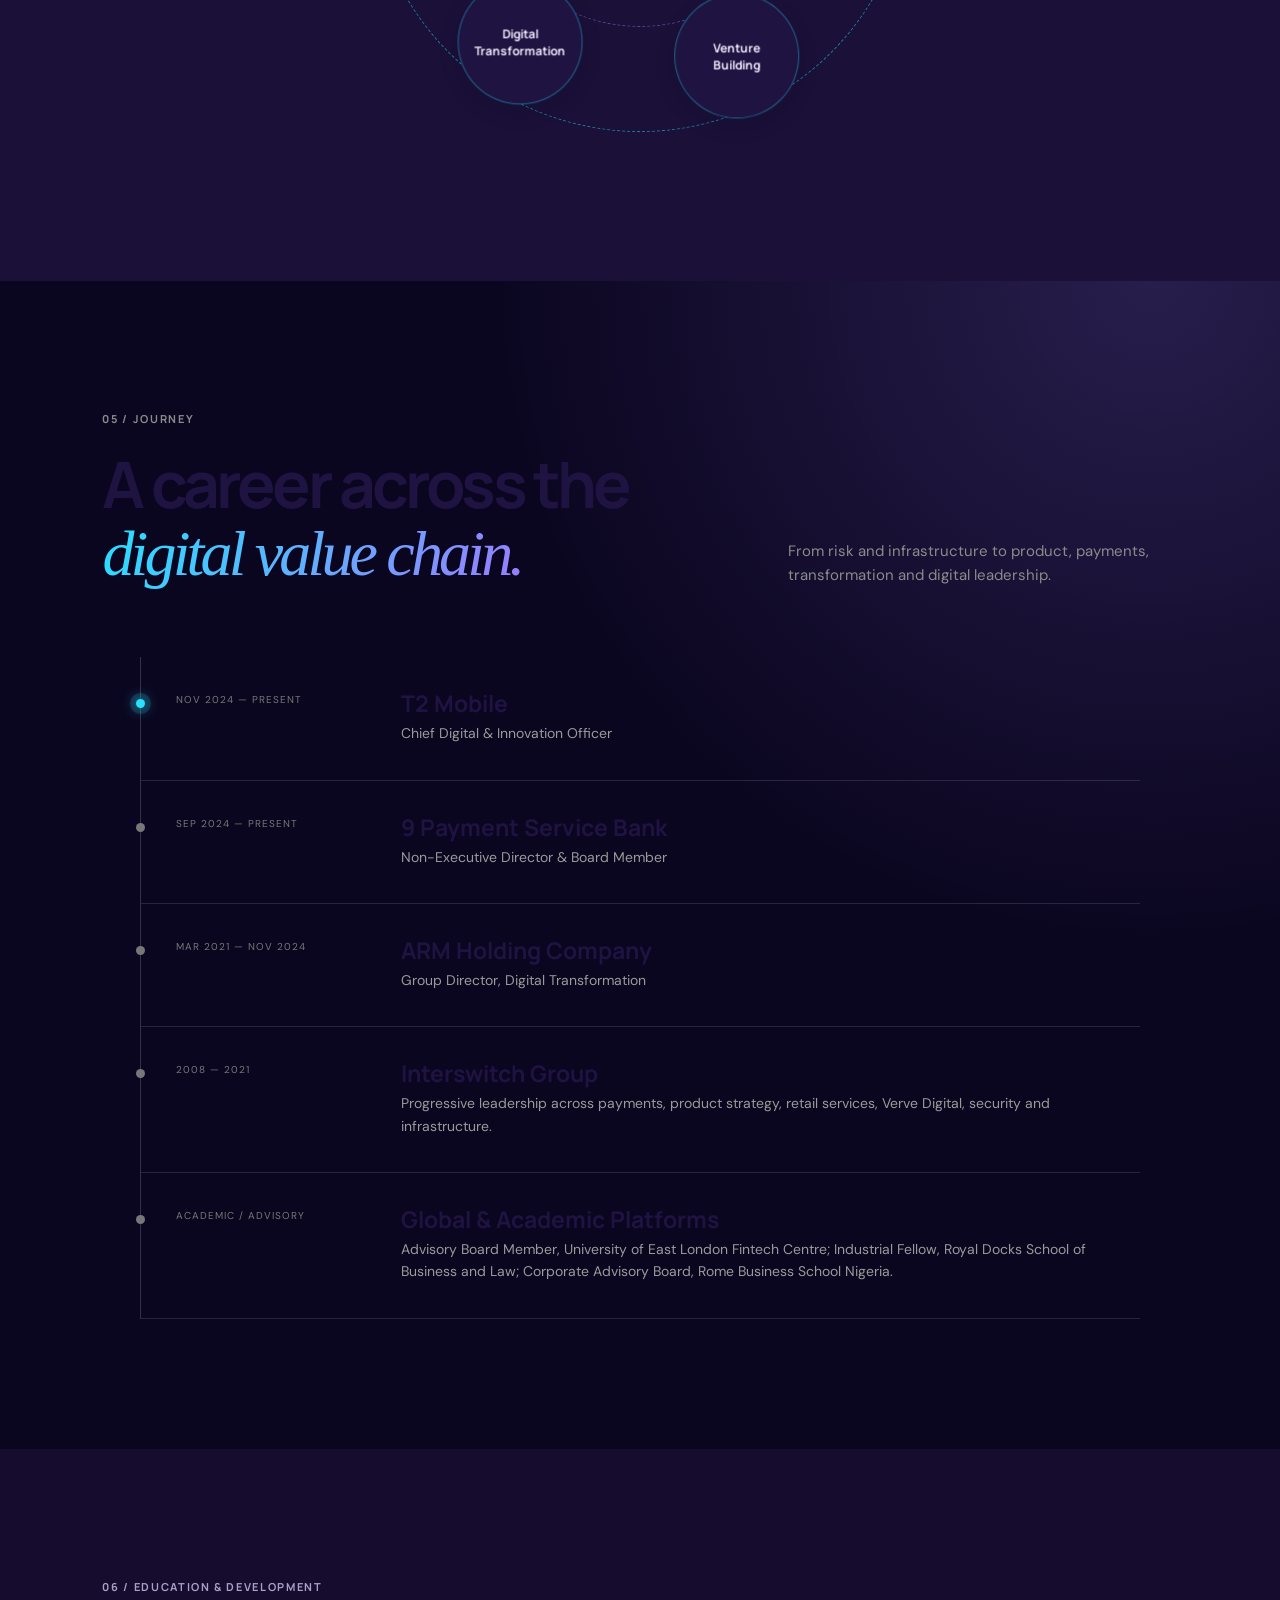
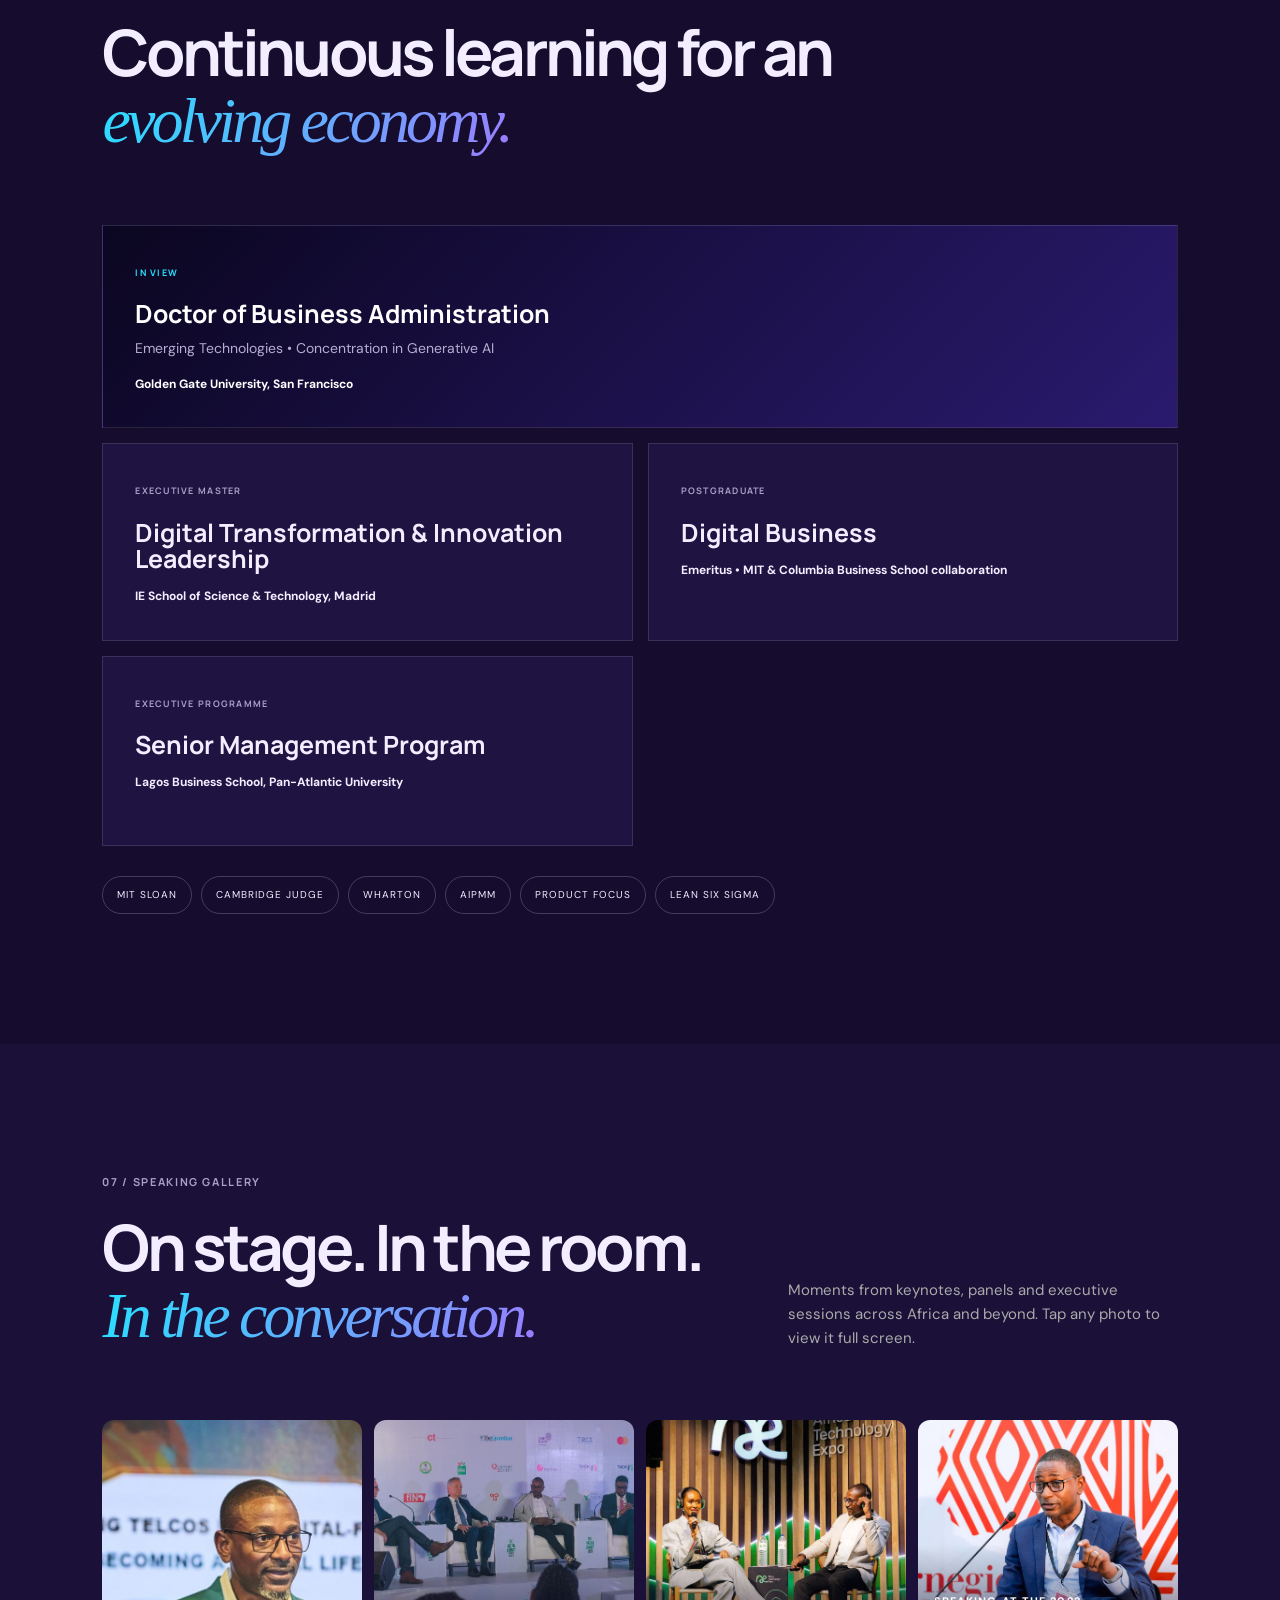
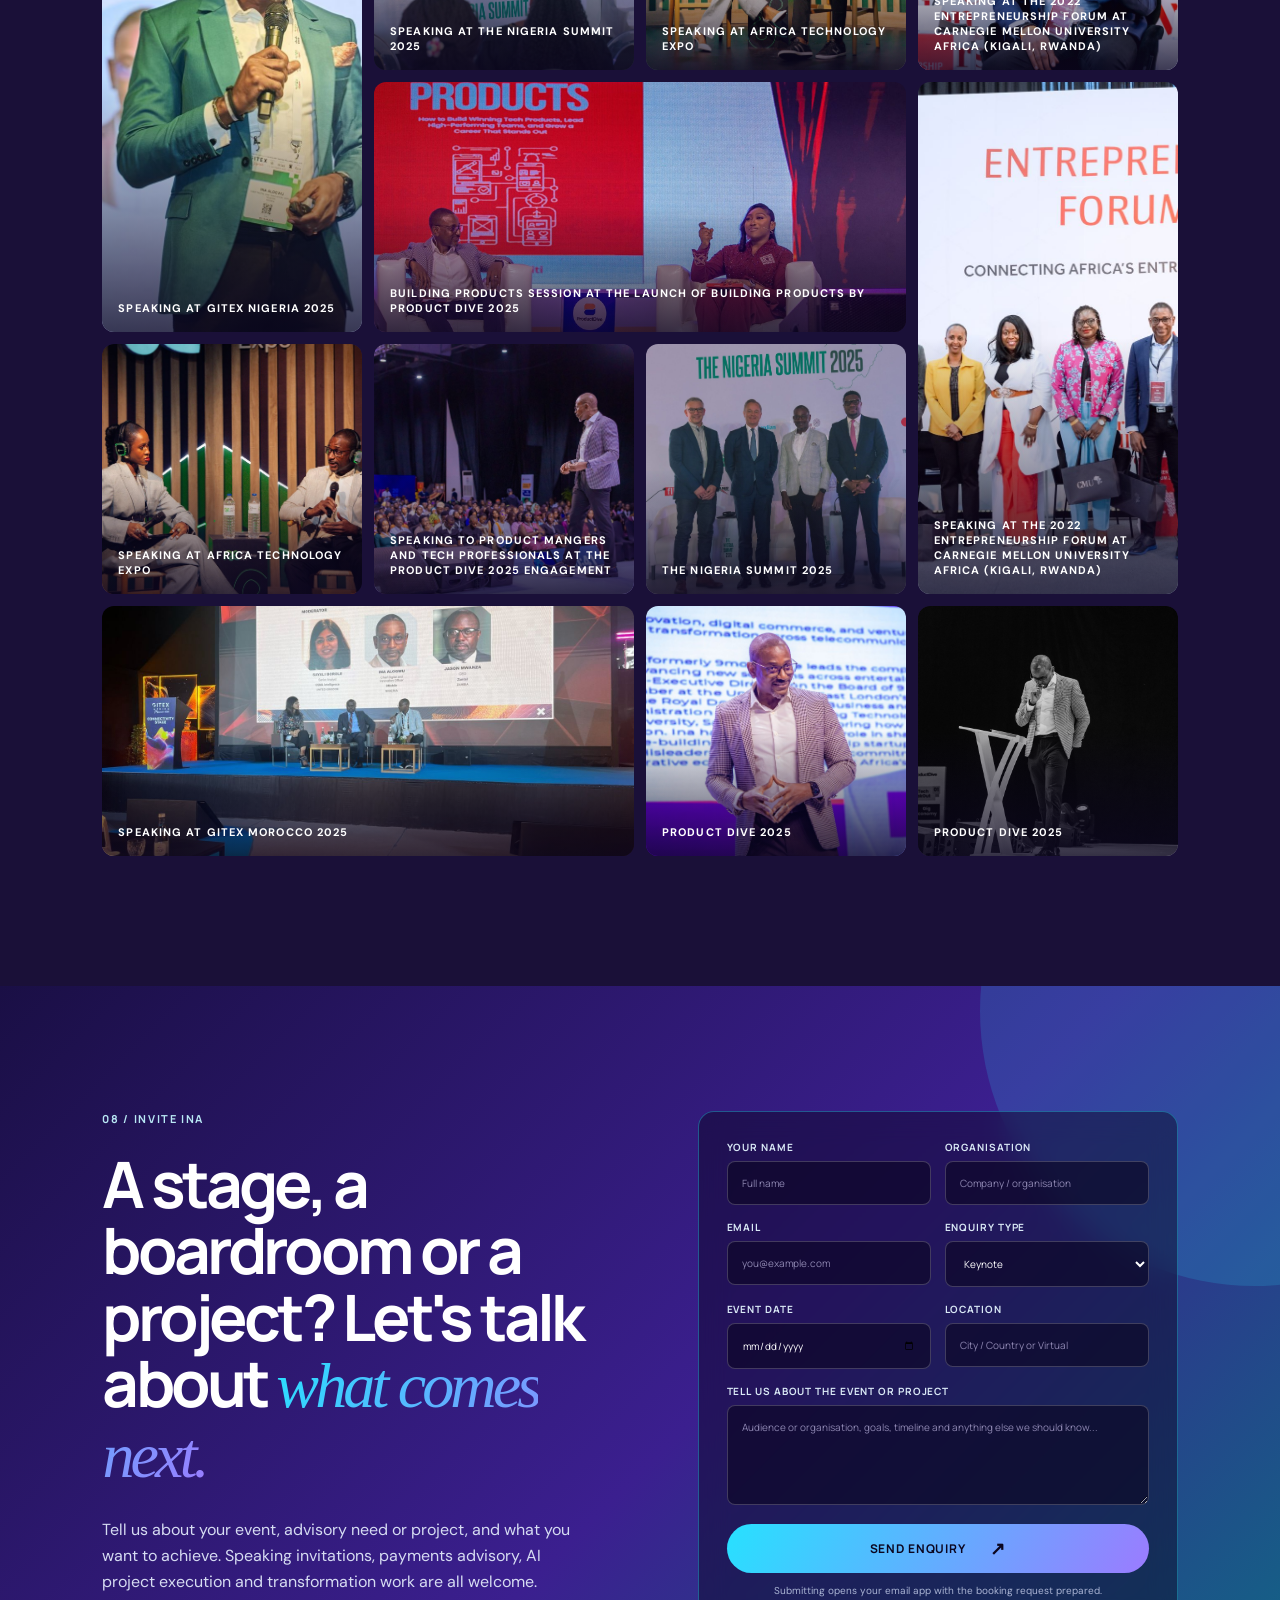
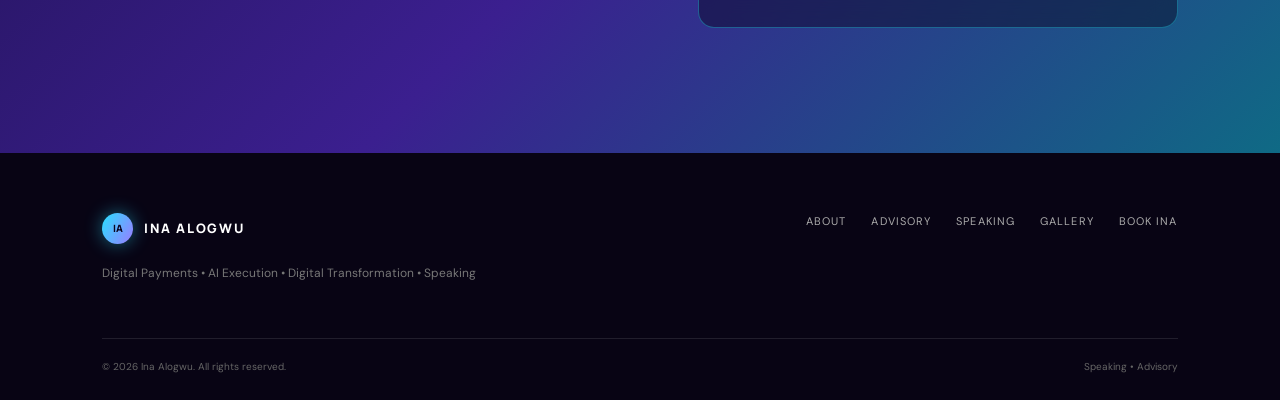
==== commit 8993b7cd: "Add advisory services, 12-photo gallery, purple theme" ====
--- a/index.html
+++ b/index.html
@@ -3,8 +3,8 @@
 <head>
   <meta charset="UTF-8" />
   <meta name="viewport" content="width=device-width, initial-scale=1.0" />
-  <meta name="description" content="Ina Alogwu — Chief Digital & Innovation Officer, digital payments and fintech leader, product strategist, venture builder and keynote speaker." />
-  <title>Ina Alogwu | Digital Payments • Fintech • Innovation</title>
+  <meta name="description" content="Ina Alogwu — Chief Digital & Innovation Officer, digital payments leader, advisor and keynote speaker — payments advisory, AI project execution and digital business transformation." />
+  <title>Ina Alogwu | Payments Advisory • AI • Speaking</title>
   <link rel="preconnect" href="https://fonts.googleapis.com">
   <link rel="preconnect" href="https://fonts.gstatic.com" crossorigin>
   <link href="https://fonts.googleapis.com/css2?family=DM+Sans:wght@400;500;600;700&family=Manrope:wght@400;500;600;700;800&display=swap" rel="stylesheet">
@@ -22,8 +22,8 @@
     </a>
     <nav class="desktop-nav">
       <a href="#about">About</a>
+      <a href="#advisory">Advisory</a>
       <a href="#speaking">Speaking</a>
-      <a href="#expertise">Expertise</a>
       <a href="#journey">Journey</a>
       <a href="#gallery">Gallery</a>
       <a href="#booking" class="nav-cta">Book Ina</a>
@@ -33,8 +33,8 @@
 
   <div class="mobile-menu">
     <a href="#about">About</a>
+    <a href="#advisory">Advisory</a>
     <a href="#speaking">Speaking</a>
-    <a href="#expertise">Expertise</a>
     <a href="#journey">Journey</a>
     <a href="#gallery">Gallery</a>
     <a href="#booking">Book Ina</a>
@@ -47,19 +47,20 @@
       <div class="hero-orb orb-two"></div>
 
       <div class="hero-copy reveal">
-        <p class="eyebrow"><span></span> DIGITAL INNOVATION • FINTECH • VENTURE BUILDING</p>
+        <p class="eyebrow"><span></span> DIGITAL PAYMENTS • AI EXECUTION • ADVISORY • SPEAKING</p>
         <h1>Building the digital ecosystems <em>that move Africa forward.</em></h1>
         <p class="hero-text">
-          Ina Alogwu is a digital payments and innovation leader, product strategist,
-          venture builder and speaker working at the intersection of technology,
-          financial services, telecommunications and emerging markets.
+          Ina Alogwu is a digital payments and innovation leader who advises banks, fintechs and
+          telcos on payments strategy, AI project execution and digital business transformation —
+          and speaks on the future of Africa's digital economy.
         </p>
         <div class="hero-actions">
           <a href="#booking" class="button button-primary">Invite Ina to Speak <span>↗</span></a>
+          <a href="#advisory" class="button button-ghost">Explore Advisory Services <span>↓</span></a>
           <a href="#speaking" class="button button-ghost">Explore Speaking <span>↓</span></a>
         </div>
         <div class="hero-proof">
-          <div><strong>15+</strong><span>Years across digital & payments</span></div>
+          <div><strong>20+</strong><span>Years across digital & payments</span></div>
           <div><strong>Africa</strong><span>Cross-market ecosystem experience</span></div>
           <div><strong>Global</strong><span>Industry & academic platforms</span></div>
         </div>
@@ -84,10 +85,20 @@
           <div><strong>Digital Payments</strong><small>Fintech & financial ecosystems</small></div>
         </div>
 
-        <div class="floating-card card-bottom">
+        <div class="floating-card card-ai">
+          <span class="mini-icon">◈</span>
+          <div><strong>AI Project Execution</strong><small>From use case to governed pilot</small></div>
+        </div>
+
+        <div class="floating-card card-dbt">
+          <span class="mini-icon">⟳</span>
+          <div><strong>Digital Business Transformation</strong><small>Strategy into delivery</small></div>
+        </div>
+
+        <a href="#booking" class="floating-card card-bottom">
           <span class="mini-icon">◎</span>
-          <div><strong>Book Ina</strong><small>Keynotes • Panels • Executive sessions</small></div>
-        </div>
+          <div><strong>Book Ina</strong><small>Keynotes • Advisory • Executive sessions</small></div>
+        </a>
       </div>
     </section>
 
@@ -96,7 +107,7 @@
       <p>Platforms & communities</p>
       <div class="logo-marquee">
         <span>GITEX</span><span>NIGERIA SUMMIT</span><span>LAGOS VENTURE FINANCE SUMMIT</span>
-        <span>FINTECH</span><span>UNIVERSITY OF EAST LONDON</span><span>ROME BUSINESS SCHOOL</span>
+        <span>UNIVERSITY OF EAST LONDON</span><span>ROME BUSINESS SCHOOL</span>
       </div>
     </section>
 
@@ -130,6 +141,60 @@
       </div>
     </section>
 
+    <!-- PAYMENTS EXPERIENCE -->
+    <section class="section payments-band" id="payments">
+      <div class="payments-copy reveal">
+        <p class="eyebrow">PAYMENTS EXPERIENCE</p>
+        <h2>Two decades inside <em>Africa's payments rails.</em></h2>
+        <p>
+          Ina has spent more than twenty years building and running digital payment and financial
+          services businesses — from fraud management, payment processing and retail payment
+          channels at Interswitch, to group digital transformation at ARM and digital services at
+          T2 Mobile. He also sits on the board of 9 Payment Service Bank.
+        </p>
+      </div>
+      <div class="payments-chips reveal">
+        <div><strong>20+</strong><span>Years in digital payments & financial services</span></div>
+        <div><strong>2008–2021</strong><span>Interswitch: payments, fraud, product & infrastructure</span></div>
+        <div><strong>Group</strong><span>Digital transformation at ARM Holding Company</span></div>
+        <div><strong>Board</strong><span>Non-Executive Director, 9 Payment Service Bank</span></div>
+      </div>
+    </section>
+
+    <!-- ADVISORY -->
+    <section class="section advisory" id="advisory">
+      <div class="section-heading split reveal">
+        <div>
+          <p class="eyebrow">ADVISORY SERVICES</p>
+          <h2>Strategy that survives <em>contact with delivery.</em></h2>
+        </div>
+        <p class="heading-side">Beyond the stage, Ina works with leadership teams to make better decisions on payments, AI and digital transformation, and to see them through.</p>
+      </div>
+      <div class="advisory-grid">
+        <article class="service-card reveal">
+          <div class="topic-number">01</div>
+          <h3>Payments Advisory</h3>
+          <p>Payments strategy, product and business-model design, partnerships, and fraud and trust reviews for payment platforms.</p>
+          <span>For banks, fintechs, telcos & investors</span>
+        </article>
+        <article class="service-card featured reveal">
+          <div class="topic-number">02</div>
+          <h3>AI Project Execution</h3>
+          <p>AI readiness, use-case selection, governed pilots and delivery oversight, with controls in place before you scale.</p>
+          <span>For organisations moving beyond AI experiments</span>
+        </article>
+        <article class="service-card reveal">
+          <div class="topic-number">03</div>
+          <h3>Digital Business Transformation</h3>
+          <p>Turning digital strategy into products, platforms and operating models: embedded finance, wallets and partner ecosystems.</p>
+          <span>For executive teams & boards</span>
+        </article>
+      </div>
+      <div class="advisory-cta reveal">
+        <a href="#booking" class="button button-primary">Discuss an Advisory Engagement <span>↗</span></a>
+      </div>
+    </section>
+
     <!-- SPEAKING -->
     <section class="section dark-section" id="speaking">
       <div class="section-heading split reveal">
@@ -177,12 +242,12 @@
         <h2>Conversations across <em>industries & markets.</em></h2>
       </div>
       <div class="event-list reveal">
-        <div class="event-row"><span>GITEX Nigeria</span><span>Digital Innovation / Technology</span><b>↗</b></div>
-        <div class="event-row"><span>GITEX Morocco</span><span>Technology / Digital Ecosystems</span><b>↗</b></div>
-        <div class="event-row"><span>Nigeria Summit</span><span>Business / Leadership / Digital Economy</span><b>↗</b></div>
-        <div class="event-row"><span>Lagos Venture Finance Summit</span><span>Venture / Finance / Entrepreneurship</span><b>↗</b></div>
-        <div class="event-row"><span>Podcasts & Industry Conversations</span><span>Fintech / Product / Innovation</span><b>↗</b></div>
-        <div class="event-row"><span>Executive & Academic Platforms</span><span>Digital Transformation / Emerging Technology</span><b>↗</b></div>
+        <div class="event-row"><span>GITEX Nigeria</span><span>Digital Innovation / Technology</span></div>
+        <div class="event-row"><span>GITEX Morocco</span><span>Technology / Digital Ecosystems</span></div>
+        <div class="event-row"><span>Nigeria Summit</span><span>Business / Leadership / Digital Economy</span></div>
+        <div class="event-row"><span>Lagos Venture Finance Summit</span><span>Venture / Finance / Entrepreneurship</span></div>
+        <div class="event-row"><span>Podcasts & Industry Conversations</span><span>Fintech / Product / Innovation</span></div>
+        <div class="event-row"><span>Executive & Academic Platforms</span><span>Digital Transformation / Emerging Technology</span></div>
       </div>
     </section>
 
@@ -215,23 +280,23 @@
       <div class="timeline reveal">
         <div class="timeline-item current">
           <span class="timeline-date">NOV 2024 — PRESENT</span>
-          <div><h3>T2 Mobile</h3><p>Chief Digital & Innovation Officer (Africa)</p></div>
+          <div><h3>T2 Mobile</h3><p>Chief Digital & Innovation Officer</p></div>
         </div>
         <div class="timeline-item">
           <span class="timeline-date">SEP 2024 — PRESENT</span>
-          <div><h3>9 Payment Service Bank</h3><p>Non-Executive Director & Board Member (Africa)</p></div>
+          <div><h3>9 Payment Service Bank</h3><p>Non-Executive Director & Board Member</p></div>
         </div>
         <div class="timeline-item">
           <span class="timeline-date">MAR 2021 — NOV 2024</span>
-          <div><h3>ARM Holding Company</h3><p>Group Director, Digital Transformation (Africa)</p></div>
+          <div><h3>ARM Holding Company</h3><p>Group Director, Digital Transformation</p></div>
         </div>
         <div class="timeline-item">
-          <span class="timeline-date">2012 — 2021</span>
+          <span class="timeline-date">2008 — 2021</span>
           <div><h3>Interswitch Group</h3><p>Progressive leadership across payments, product strategy, retail services, Verve Digital, security and infrastructure.</p></div>
         </div>
         <div class="timeline-item">
           <span class="timeline-date">ACADEMIC / ADVISORY</span>
-          <div><h3>Global & Academic Platforms</h3><p>Advisory Board Member, University of East London Fintech Centre; Industrial Fellow, Royal Docks School of Business and Law; Board Member, Rome Business School.</p></div>
+          <div><h3>Global & Academic Platforms</h3><p>Advisory Board Member, University of East London Fintech Centre; Industrial Fellow, Royal Docks School of Business and Law; Corporate Advisory Board, Rome Business School Nigeria.</p></div>
         </div>
       </div>
     </section>
@@ -271,28 +336,18 @@
       <!-- NOTE: no "reveal" class here on purpose (the grid is too tall for the fade-in observer) -->
       <div class="gallery-grid" id="speakingGallery">
         <!-- GALLERY:START -->
-        <figure class="gallery-card tall" data-gallery-item><img src="assets/speaking/ina-speaking-01.jpg" alt="Ina Alogwu speaking at an event" loading="lazy"><figcaption>Speaking moment</figcaption></figure>
-        <figure class="gallery-card" data-gallery-item><img src="assets/speaking/ina-speaking-02.jpg" alt="Ina Alogwu speaking at an event" loading="lazy"><figcaption>Speaking moment</figcaption></figure>
-        <figure class="gallery-card" data-gallery-item><img src="assets/speaking/ina-speaking-03.jpg" alt="Ina Alogwu speaking at an event" loading="lazy"><figcaption>Speaking moment</figcaption></figure>
-        <figure class="gallery-card wide" data-gallery-item><img src="assets/speaking/ina-speaking-04.jpg" alt="Ina Alogwu speaking at an event" loading="lazy"><figcaption>Speaking moment</figcaption></figure>
-        <figure class="gallery-card" data-gallery-item><img src="assets/speaking/ina-speaking-05.jpg" alt="Ina Alogwu speaking at an event" loading="lazy"><figcaption>Speaking moment</figcaption></figure>
-        <figure class="gallery-card tall" data-gallery-item><img src="assets/speaking/ina-speaking-06.jpg" alt="Ina Alogwu speaking at an event" loading="lazy"><figcaption>Speaking moment</figcaption></figure>
-        <figure class="gallery-card" data-gallery-item><img src="assets/speaking/ina-speaking-07.jpg" alt="Ina Alogwu speaking at an event" loading="lazy"><figcaption>Speaking moment</figcaption></figure>
-        <figure class="gallery-card" data-gallery-item><img src="assets/speaking/ina-speaking-08.jpg" alt="Ina Alogwu speaking at an event" loading="lazy"><figcaption>Speaking moment</figcaption></figure>
-        <figure class="gallery-card wide" data-gallery-item><img src="assets/speaking/ina-speaking-09.jpg" alt="Ina Alogwu speaking at an event" loading="lazy"><figcaption>Speaking moment</figcaption></figure>
-        <figure class="gallery-card" data-gallery-item><img src="assets/speaking/ina-speaking-10.jpg" alt="Ina Alogwu speaking at an event" loading="lazy"><figcaption>Speaking moment</figcaption></figure>
-        <figure class="gallery-card" data-gallery-item><img src="assets/speaking/ina-speaking-11.jpg" alt="Ina Alogwu speaking at an event" loading="lazy"><figcaption>Speaking moment</figcaption></figure>
-        <figure class="gallery-card tall" data-gallery-item><img src="assets/speaking/ina-speaking-12.jpg" alt="Ina Alogwu speaking at an event" loading="lazy"><figcaption>Speaking moment</figcaption></figure>
-        <figure class="gallery-card" data-gallery-item><img src="assets/speaking/ina-speaking-13.jpg" alt="Ina Alogwu speaking at an event" loading="lazy"><figcaption>Speaking moment</figcaption></figure>
-        <figure class="gallery-card" data-gallery-item><img src="assets/speaking/ina-speaking-14.jpg" alt="Ina Alogwu speaking at an event" loading="lazy"><figcaption>Speaking moment</figcaption></figure>
-        <figure class="gallery-card wide" data-gallery-item><img src="assets/speaking/ina-speaking-15.jpg" alt="Ina Alogwu speaking at an event" loading="lazy"><figcaption>Speaking moment</figcaption></figure>
-        <figure class="gallery-card" data-gallery-item><img src="assets/speaking/ina-speaking-16.jpg" alt="Ina Alogwu speaking at an event" loading="lazy"><figcaption>Speaking moment</figcaption></figure>
-        <figure class="gallery-card tall" data-gallery-item><img src="assets/speaking/ina-speaking-17.jpg" alt="Ina Alogwu speaking at an event" loading="lazy"><figcaption>Speaking moment</figcaption></figure>
-        <figure class="gallery-card" data-gallery-item><img src="assets/speaking/ina-speaking-18.jpg" alt="Ina Alogwu speaking at an event" loading="lazy"><figcaption>Speaking moment</figcaption></figure>
-        <figure class="gallery-card" data-gallery-item><img src="assets/speaking/ina-speaking-19.jpg" alt="Ina Alogwu speaking at an event" loading="lazy"><figcaption>Speaking moment</figcaption></figure>
-        <figure class="gallery-card wide" data-gallery-item><img src="assets/speaking/ina-speaking-20.jpg" alt="Ina Alogwu speaking at an event" loading="lazy"><figcaption>Speaking moment</figcaption></figure>
-        <figure class="gallery-card" data-gallery-item><img src="assets/speaking/ina-speaking-21.jpg" alt="Ina Alogwu speaking at an event" loading="lazy"><figcaption>Speaking moment</figcaption></figure>
-        <figure class="gallery-card" data-gallery-item><img src="assets/speaking/ina-speaking-22.jpg" alt="Ina Alogwu speaking at an event" loading="lazy"><figcaption>Speaking moment</figcaption></figure>
+        <figure class="gallery-card tall" data-gallery-item><img src="assets/speaking/ina-alogwu-01-speaking-at-gitex-nigeria-2025.jpg" alt="Ina Alogwu — Speaking at GITEX Nigeria 2025" loading="lazy"><figcaption>Speaking at GITEX Nigeria 2025</figcaption></figure>
+        <figure class="gallery-card" data-gallery-item><img src="assets/speaking/ina-alogwu-02-speaking-at-the-nigeria-summit-2025.jpg" alt="Ina Alogwu — Speaking at The Nigeria Summit 2025" loading="lazy"><figcaption>Speaking at The Nigeria Summit 2025</figcaption></figure>
+        <figure class="gallery-card" data-gallery-item><img src="assets/speaking/ina-alogwu-03-speaking-at-africa-technology-expo.jpg" alt="Ina Alogwu — Speaking at Africa Technology Expo" loading="lazy"><figcaption>Speaking at Africa Technology Expo</figcaption></figure>
+        <figure class="gallery-card wide" data-gallery-item><img src="assets/speaking/ina-alogwu-04-building-products-session-at-the-launch-of-building-products-by-product-dive-2025.jpg" alt="Ina Alogwu — Building Products session at the launch of building products by Product Dive 2025" loading="lazy"><figcaption>Building Products session at the launch of building products by Product Dive 2025</figcaption></figure>
+        <figure class="gallery-card" data-gallery-item><img src="assets/speaking/ina-alogwu-05-speaking-at-the-2022-entrepreneurship-forum-at-carnegie-mellon-university-africa-kigali-rwanda.jpg" alt="Ina Alogwu — Speaking at the 2022 Entrepreneurship Forum at Carnegie Mellon University Africa (Kigali, Rwanda)" loading="lazy"><figcaption>Speaking at the 2022 Entrepreneurship Forum at Carnegie Mellon University Africa (Kigali, Rwanda)</figcaption></figure>
+        <figure class="gallery-card tall" data-gallery-item><img src="assets/speaking/ina-alogwu-06-speaking-at-the-2022-entrepreneurship-forum-at-carnegie-mellon-university-africa-kigali-rwanda.jpg" alt="Ina Alogwu — Speaking at the 2022 Entrepreneurship Forum at Carnegie Mellon University Africa (Kigali, Rwanda)" loading="lazy"><figcaption>Speaking at the 2022 Entrepreneurship Forum at Carnegie Mellon University Africa (Kigali, Rwanda)</figcaption></figure>
+        <figure class="gallery-card" data-gallery-item><img src="assets/speaking/ina-alogwu-07-speaking-at-africa-technology-expo.jpg" alt="Ina Alogwu — Speaking at Africa Technology Expo" loading="lazy"><figcaption>Speaking at Africa Technology Expo</figcaption></figure>
+        <figure class="gallery-card" data-gallery-item><img src="assets/speaking/ina-alogwu-08-speaking-to-product-mangers-and-tech-professionals-at-the-product-dive-2025-engagement.jpg" alt="Ina Alogwu — Speaking to Product Mangers and Tech Professionals at the Product Dive 2025 engagement" loading="lazy"><figcaption>Speaking to Product Mangers and Tech Professionals at the Product Dive 2025 engagement</figcaption></figure>
+        <figure class="gallery-card wide" data-gallery-item><img src="assets/speaking/ina-alogwu-09-speaking-at-gitex-morocco-2025.jpg" alt="Ina Alogwu — Speaking at  GITEX Morocco 2025" loading="lazy"><figcaption>Speaking at  GITEX Morocco 2025</figcaption></figure>
+        <figure class="gallery-card" data-gallery-item><img src="assets/speaking/ina-alogwu-10-the-nigeria-summit-2025.jpg" alt="Ina Alogwu — The Nigeria Summit 2025" loading="lazy"><figcaption>The Nigeria Summit 2025</figcaption></figure>
+        <figure class="gallery-card" data-gallery-item><img src="assets/speaking/ina-alogwu-11-product-dive-2025.jpg" alt="Ina Alogwu — Product Dive 2025" loading="lazy"><figcaption>Product Dive 2025</figcaption></figure>
+        <figure class="gallery-card" data-gallery-item><img src="assets/speaking/ina-alogwu-12-product-dive-2025.jpg" alt="Ina Alogwu — Product Dive 2025" loading="lazy"><figcaption>Product Dive 2025</figcaption></figure>
         <!-- GALLERY:END -->
       </div>
 
@@ -304,7 +359,7 @@
           <figcaption id="lightboxCaption">Speaking moment</figcaption>
         </figure>
         <button class="gallery-next" type="button" aria-label="Next image">›</button>
-        <div class="gallery-counter" id="galleryCounter">1 / 22</div>
+        <div class="gallery-counter" id="galleryCounter">1 / 12</div>
       </div>
     </section>
 
@@ -313,10 +368,10 @@
       <div class="booking-glow"></div>
       <div class="booking-content reveal">
         <p class="eyebrow">08 / INVITE INA</p>
-        <h2>Have a room full of people who need to hear <em>what comes next?</em></h2>
+        <h2>A stage, a boardroom or a project? Let's talk about <em>what comes next.</em></h2>
         <p>
-          Tell us about your event, audience and conversation. For now, booking requests
-          are handled directly by email.
+          Tell us about your event, advisory need or project, and what you want to achieve.
+          Speaking invitations, payments advisory, AI project execution and transformation work are all welcome.
         </p>
       </div>
 
@@ -327,9 +382,12 @@
         </div>
         <div class="form-row">
           <label>Email<input type="email" name="email" placeholder="you@example.com" required></label>
-          <label>Event type
+          <label>Enquiry type
             <select name="event_type">
               <option>Keynote</option>
+              <option>Payments Advisory</option>
+              <option>AI Project Execution</option>
+              <option>Digital Business Transformation</option>
               <option>Panel Discussion</option>
               <option>Fireside Chat</option>
               <option>Executive Session</option>
@@ -343,8 +401,8 @@
           <label>Event date<input type="date" name="date"></label>
           <label>Location<input type="text" name="location" placeholder="City / Country or Virtual"></label>
         </div>
-        <label>Tell us about the event<textarea name="message" rows="5" placeholder="Audience, theme, expected number of attendees and anything else we should know..." required></textarea></label>
-        <button type="submit" class="button button-primary full">Send Speaking Request <span>↗</span></button>
+        <label>Tell us about the event or project<textarea name="message" rows="5" placeholder="Audience or organisation, goals, timeline and anything else we should know..." required></textarea></label>
+        <button type="submit" class="button button-primary full">Send Enquiry <span>↗</span></button>
         <p class="form-note">Submitting opens your email app with the booking request prepared.</p>
       </form>
     </section>
@@ -354,15 +412,15 @@
     <div class="footer-main">
       <div>
         <a href="#top" class="brand"><span class="brand-mark">IA</span><span>INA ALOGWU</span></a>
-        <p>Digital Payments • Product Development • Venture Building</p>
+        <p>Digital Payments • AI Execution • Digital Transformation • Speaking</p>
       </div>
       <div class="footer-links">
-        <a href="#about">About</a><a href="#speaking">Speaking</a><a href="#gallery">Gallery</a><a href="#booking">Book Ina</a>
+        <a href="#about">About</a><a href="#advisory">Advisory</a><a href="#speaking">Speaking</a><a href="#gallery">Gallery</a><a href="#booking">Book Ina</a>
       </div>
     </div>
     <div class="footer-bottom">
       <span>© <span id="year"></span> Ina Alogwu. All rights reserved.</span>
-      <span>Designed as a speaker & executive profile.</span>
+      <span>Speaking • Advisory</span>
     </div>
   </footer>
 
--- a/theme.css
+++ b/theme.css
@@ -1,130 +1,156 @@
 /* =========================================================
    theme.css — load AFTER style.css
-   Midnight + Electric Cyan + Violet "tech" palette
+   Deep purple + electric cyan/violet. Dark-first.
    ========================================================= */
 :root{
-  --ink:#080d1a;
-  --paper:#eef3f9;
-  --muted:#6b7689;
-  --line:rgba(8,13,26,.11);
-  --dark:#070b16;
-  --accent:#19e3ff;      /* electric cyan */
-  --accent-2:#7c5cff;    /* violet */
-  --grad:linear-gradient(120deg,#19e3ff,#7c5cff);
+  --ink:#f3eeff;          /* main text (light) */
+  --paper:#150c2e;        /* page background: deep purple */
+  --white:#1f1342;        /* card surface */
+  --muted:#a99fc7;
+  --line:rgba(255,255,255,.12);
+  --dark:#0b0620;
+  --alt:#1a1038;
+  --accent:#27e1ff;
+  --accent-2:#9b7bff;
+  --grad:linear-gradient(120deg,#27e1ff,#9b7bff);
 }
-body{background:var(--paper)}
-.site-header{background:rgba(238,243,249,.8)}
-.site-header.scrolled{background:rgba(238,243,249,.94)}
-.brand-mark{background:var(--ink);color:var(--accent);box-shadow:0 0 0 2px rgba(25,227,255,.35),0 0 18px rgba(25,227,255,.45)}
-.nav-cta{background:var(--ink);box-shadow:0 0 0 1px rgba(25,227,255,.5);transition:.25s}
-.nav-cta:hover{box-shadow:0 0 22px rgba(25,227,255,.55)}
+html,body{overflow-x:hidden;max-width:100%}
+body{background:var(--paper);color:var(--ink)}
+.site-header{background:rgba(21,12,46,.78)}
+.site-header.scrolled{background:rgba(21,12,46,.95)}
+.brand-mark{background:var(--grad);color:#0b0620;box-shadow:0 0 18px rgba(39,225,255,.45)}
+.nav-cta,.button-primary{background:var(--grad);color:#0b0620;box-shadow:none}
+.nav-cta:hover,.button-primary:hover{box-shadow:0 10px 32px rgba(39,225,255,.38)}
+.menu-toggle{color:var(--ink)}
+.mobile-menu{background:var(--paper)}
+.button-ghost{color:var(--ink);border-color:rgba(255,255,255,.22)}
+.button-ghost:hover{background:rgba(255,255,255,.08)}
+.eyebrow,.hero-proof span,.fact p,.event-row>span:nth-child(2){color:var(--muted)}
+.eyebrow span{background:var(--accent)}
+.hero-text,.about-lead>p:not(:first-child){color:#c8bfe3}
+h1 em,h2 em{background:var(--grad);-webkit-background-clip:text;background-clip:text;color:transparent;-webkit-text-fill-color:transparent;padding-right:.08em}
+.type-cursor:after{content:"_";color:var(--accent);animation:blink 1s steps(2) infinite;margin-left:2px}
+@keyframes blink{50%{opacity:0}}
+.text-link{border-bottom-color:var(--accent)}
 
 /* ---------- HERO ---------- */
-.hero{background:
-  radial-gradient(circle at 85% 20%,rgba(124,92,255,.14),transparent 45%),
-  radial-gradient(circle at 10% 90%,rgba(25,227,255,.14),transparent 40%),
-  var(--paper)}
+.hero{background:radial-gradient(circle at 85% 15%,rgba(155,123,255,.28),transparent 45%),radial-gradient(circle at 5% 95%,rgba(39,225,255,.12),transparent 40%),var(--paper)}
 .hero:before{content:"";position:absolute;inset:0;z-index:0;pointer-events:none;
-  background-image:linear-gradient(rgba(8,13,26,.05) 1px,transparent 1px),linear-gradient(90deg,rgba(8,13,26,.05) 1px,transparent 1px);
-  background-size:44px 44px;
+  background-image:linear-gradient(rgba(255,255,255,.045) 1px,transparent 1px),linear-gradient(90deg,rgba(255,255,255,.045) 1px,transparent 1px);background-size:44px 44px;
   -webkit-mask-image:radial-gradient(ellipse at center,#000 30%,transparent 80%);mask-image:radial-gradient(ellipse at center,#000 30%,transparent 80%)}
 .hero-canvas{position:absolute;inset:0;width:100%;height:100%;z-index:0;pointer-events:none}
 .hero-copy,.hero-visual{z-index:2}
-.orb-one{background:rgba(124,92,255,.16);animation:drift 9s ease-in-out infinite}
-.orb-two{background:rgba(25,227,255,.18);animation:drift 11s ease-in-out infinite reverse}
+.hero-orb{max-width:60vw}
+.orb-one{background:rgba(155,123,255,.2);animation:drift 9s ease-in-out infinite}
+.orb-two{background:rgba(39,225,255,.14);animation:drift 11s ease-in-out infinite reverse}
 @keyframes drift{50%{transform:translate(-30px,25px) scale(1.08)}}
-h1 em,h2 em{background:var(--grad);-webkit-background-clip:text;background-clip:text;color:transparent;-webkit-text-fill-color:transparent;padding-right:.08em}
-.eyebrow{color:#4c5a72}
-.eyebrow span{background:var(--accent)}
-.type-cursor:after{content:"_";color:var(--accent-2);animation:blink 1s steps(2) infinite;margin-left:2px}
-@keyframes blink{50%{opacity:0}}
-.button-primary{background:var(--ink);box-shadow:0 0 0 1px rgba(25,227,255,.45)}
-.button-primary:hover{box-shadow:0 0 0 1px var(--accent),0 12px 34px rgba(25,227,255,.35)}
 .hero-proof strong{background:var(--grad);-webkit-background-clip:text;background-clip:text;color:transparent;-webkit-text-fill-color:transparent}
-
-/* Portrait: tech frame + scan line */
-.portrait-frame{box-shadow:0 30px 70px rgba(8,13,26,.18);border:1px solid rgba(25,227,255,.35);overflow:hidden}
+.hero-actions{gap:10px}
+.portrait-frame{background:#2a1a55;border:1px solid rgba(39,225,255,.4);box-shadow:0 30px 80px rgba(0,0,0,.45)}
 .portrait-frame:before,.portrait-frame:after{content:"";position:absolute;z-index:3;width:34px;height:34px;pointer-events:none;border:2px solid var(--accent)}
 .portrait-frame:before{top:12px;left:12px;border-right:0;border-bottom:0}
 .portrait-frame:after{bottom:12px;right:12px;border-left:0;border-top:0}
-.scanline{position:absolute;left:0;right:0;height:90px;z-index:2;pointer-events:none;
-  background:linear-gradient(to bottom,transparent,rgba(25,227,255,.22),transparent);animation:scan 5s linear infinite}
+.scanline{position:absolute;left:0;right:0;height:90px;z-index:2;pointer-events:none;background:linear-gradient(to bottom,transparent,rgba(39,225,255,.2),transparent);animation:scan 5s linear infinite}
 @keyframes scan{from{top:-90px}to{top:100%}}
+.portrait-label{left:18px;right:18px;bottom:18px;background:rgba(11,6,32,.88);border-left:3px solid var(--accent);backdrop-filter:blur(6px)}
+.portrait-label span{letter-spacing:.1em;white-space:normal}
 
-/* Label + floating cards — no more overlap */
-.portrait-label{left:18px;right:18px;bottom:18px;max-width:none;background:rgba(8,13,26,.88);border-left:3px solid var(--accent);backdrop-filter:blur(6px)}
-.portrait-label span{letter-spacing:.1em;font-size:9px;white-space:normal}
-.floating-card{min-width:0;width:max-content;max-width:260px;z-index:5;border-radius:14px;border:1px solid rgba(25,227,255,.35);
-  background:rgba(255,255,255,.92);backdrop-filter:blur(10px);box-shadow:0 18px 45px rgba(8,13,26,.16)}
-.card-top{top:7%;left:-48px;animation:floaty 6s ease-in-out infinite}
-.card-bottom{bottom:130px;right:-40px;animation:floaty 7s ease-in-out infinite reverse}
+/* Four floating cards around the portrait */
+.floating-card{min-width:0;width:max-content;max-width:250px;z-index:5;border-radius:14px;color:var(--ink);
+  background:rgba(31,19,66,.88);border:1px solid rgba(39,225,255,.4);backdrop-filter:blur(10px);box-shadow:0 18px 45px rgba(0,0,0,.4)}
+.floating-card small{color:var(--muted)}
+.card-top{top:5%;left:-52px;animation:floaty 6s ease-in-out infinite}
+.card-ai{top:25%;right:-50px;animation:floaty 7s ease-in-out infinite reverse}
+.card-dbt{bottom:30%;left:-52px;animation:floaty 8s ease-in-out infinite}
+.card-bottom{bottom:120px;right:-44px;animation:floaty 7s ease-in-out infinite reverse;cursor:pointer;transition:box-shadow .25s,border-color .25s}
+.card-bottom:hover{border-color:var(--accent);box-shadow:0 0 0 1px var(--accent),0 18px 45px rgba(39,225,255,.35)}
 @keyframes floaty{50%{transform:translateY(-12px)}}
-.mini-icon{background:var(--grad);color:#fff;box-shadow:0 0 16px rgba(25,227,255,.55);flex:none}
+.mini-icon{background:var(--grad);color:#0b0620;box-shadow:0 0 16px rgba(39,225,255,.5);flex:none}
 
-/* ---------- MARQUEE (seamless) ---------- */
-.logo-marquee{animation:marquee 28s linear infinite;opacity:.6}
+.trust-strip{border-color:var(--line)}
+.logo-marquee{animation:marquee 28s linear infinite;opacity:.65}
 @keyframes marquee{to{transform:translateX(-50%)}}
 
+/* ---------- PAYMENTS + ADVISORY ---------- */
+.payments-band{display:grid;grid-template-columns:1.1fr .9fr;gap:6vw;align-items:center;background:var(--alt);border-top:1px solid var(--line);border-bottom:1px solid var(--line);padding:100px 8vw}
+.payments-band h2{font-size:clamp(34px,4vw,56px);letter-spacing:-.05em;margin-bottom:22px}
+.payments-copy>p:last-child{color:#c8bfe3;max-width:560px}
+.payments-chips{display:grid;grid-template-columns:1fr 1fr;gap:12px}
+.payments-chips div{background:var(--white);border:1px solid rgba(39,225,255,.25);border-radius:14px;padding:22px;display:flex;flex-direction:column;gap:6px}
+.payments-chips strong{font:800 24px var(--display);background:var(--grad);-webkit-background-clip:text;background-clip:text;color:transparent;-webkit-text-fill-color:transparent}
+.payments-chips span{font-size:12px;color:var(--muted);line-height:1.45}
+.advisory{background:radial-gradient(circle at 100% 0%,rgba(155,123,255,.18),transparent 45%),var(--dark)}
+.advisory-grid{display:grid;grid-template-columns:repeat(3,1fr);gap:16px}
+.service-card{background:rgba(255,255,255,.04);border:1px solid var(--line);border-radius:16px;padding:34px 28px 38px;transition:.3s;position:relative;overflow:hidden}
+.service-card:hover{transform:translateY(-6px);border-color:rgba(39,225,255,.5);box-shadow:0 20px 50px rgba(0,0,0,.35)}
+.service-card.featured{background:linear-gradient(160deg,rgba(155,123,255,.2),rgba(39,225,255,.06));border-color:rgba(155,123,255,.5)}
+.service-card .topic-number{margin-bottom:40px}
+.service-card h3{font-size:25px;letter-spacing:-.03em}
+.service-card p{color:#b6add2;font-size:14px;margin-top:14px}
+.service-card>span{display:inline-block;margin-top:22px;color:var(--accent);font-size:10px;text-transform:uppercase;letter-spacing:.12em}
+.advisory-cta{margin-top:40px;text-align:center}
+
 /* ---------- DARK SECTIONS ---------- */
-.dark-section{background:
-  radial-gradient(circle at 90% 0%,rgba(124,92,255,.18),transparent 40%),
-  radial-gradient(circle at 0% 100%,rgba(25,227,255,.10),transparent 40%),var(--dark)}
-.topic-number,.topic-card>span{color:var(--accent)}
+.dark-section{background:radial-gradient(circle at 90% 0%,rgba(155,123,255,.2),transparent 40%),var(--dark)}
 .topic-card{position:relative;overflow:hidden}
-.topic-card:before{content:"";position:absolute;left:0;top:0;height:2px;width:0;background:var(--grad);transition:width .5s ease}
+.topic-card:before{content:"";position:absolute;left:0;top:0;height:2px;width:0;background:var(--grad);transition:width .5s}
 .topic-card:hover:before{width:100%}
-.topic-card:hover{background:#0e1426}
-.topic-card.featured{background:linear-gradient(160deg,rgba(124,92,255,.14),rgba(25,227,255,.05))}
-.timeline-item.current:before{background:var(--accent);box-shadow:0 0 0 6px rgba(25,227,255,.15),0 0 14px var(--accent);animation:pulse 2s infinite}
-@keyframes pulse{50%{box-shadow:0 0 0 12px rgba(25,227,255,0),0 0 14px var(--accent)}}
+.topic-card:hover{background:#150c30}
+.topic-card.featured{background:linear-gradient(160deg,rgba(155,123,255,.16),rgba(39,225,255,.05))}
+.timeline-item.current:before{background:var(--accent);box-shadow:0 0 0 6px rgba(39,225,255,.15),0 0 14px var(--accent);animation:pulse 2s infinite}
+@keyframes pulse{50%{box-shadow:0 0 0 12px rgba(39,225,255,0),0 0 14px var(--accent)}}
+.event-row{grid-template-columns:1fr 1fr}
+.event-row:hover{background:rgba(255,255,255,.05)}
 
-/* ---------- EXPERTISE ORBIT (JS positions + rotates items) ---------- */
-.expertise{background:linear-gradient(180deg,#e4ebf5,#eef3f9)}
-.expertise-orbit:before,.expertise-orbit:after{border:1px dashed rgba(124,92,255,.4)}
+/* ---------- EXPERTISE ORBIT ---------- */
+.expertise{background:var(--alt)}
+.expertise-orbit:before,.expertise-orbit:after{border:1px dashed rgba(155,123,255,.5)}
 .expertise-orbit:before{animation:spin 40s linear infinite}
-.expertise-orbit:after{border-color:rgba(25,227,255,.55);animation:spin 70s linear infinite reverse}
+.expertise-orbit:after{border-color:rgba(39,225,255,.5);animation:spin 70s linear infinite reverse}
 @keyframes spin{from{transform:translate(-50%,-50%) rotate(0)}to{transform:translate(-50%,-50%) rotate(360deg)}}
-.orbit-center{background:var(--ink);color:var(--accent);box-shadow:0 0 0 14px rgba(25,227,255,.08),0 0 50px rgba(25,227,255,.45);animation:glow 3s ease-in-out infinite}
-@keyframes glow{50%{box-shadow:0 0 0 22px rgba(25,227,255,.04),0 0 70px rgba(124,92,255,.5)}}
-.orbit-item{left:50%;top:50%;right:auto;bottom:auto;margin:-62px 0 0 -62px;background:#fff;border:1px solid rgba(25,227,255,.45);will-change:transform}
-.orbit-item:hover{background:var(--ink);color:var(--accent);transform:none}
-.orbit-item.js-orbit:hover{box-shadow:0 0 28px rgba(25,227,255,.6)}
+.orbit-center{background:var(--dark);color:var(--accent);box-shadow:0 0 0 14px rgba(39,225,255,.08),0 0 50px rgba(39,225,255,.4);animation:glow 3s ease-in-out infinite}
+@keyframes glow{50%{box-shadow:0 0 0 22px rgba(39,225,255,.04),0 0 70px rgba(155,123,255,.5)}}
+.orbit-item{left:50%;top:50%;right:auto;bottom:auto;margin:-62px 0 0 -62px;background:var(--white);color:var(--ink);border:1px solid rgba(39,225,255,.4);will-change:transform}
+.orbit-item:hover{background:var(--accent);color:#0b0620;transform:none}
 
-/* ---------- GALLERY ---------- */
-.gallery-section{background:#e4ebf5}
-.gallery-grid.reveal{opacity:1;transform:none}            /* fixes invisible gallery */
-.gallery-card{border-radius:10px;opacity:0;transform:translateY(24px) scale(.97);transition:opacity .6s ease,transform .6s ease,box-shadow .3s}
+/* ---------- EDUCATION ---------- */
+.edu-card{background:var(--white)}
+.edu-card.large{background:linear-gradient(135deg,#0b0620,#2a1a6e);color:#fff}
+.edu-card p{color:#b6add2}
+.cert-row span{border-color:rgba(255,255,255,.2)}
+
+/* ---------- GALLERY (12 photos) ---------- */
+.gallery-section{background:var(--alt)}
+.gallery-grid{grid-auto-flow:dense}
+.gallery-grid.reveal{opacity:1;transform:none}
+.gallery-card{border-radius:12px;background:#2a1a55;opacity:0;transform:translateY(24px) scale(.97);transition:opacity .6s ease,transform .6s ease,box-shadow .3s}
 .gallery-card.in{opacity:1;transform:none}
-.gallery-card:hover{box-shadow:0 0 0 2px var(--accent),0 16px 40px rgba(8,13,26,.25)}
-.gallery-card:after{inset:0;background:linear-gradient(to top,rgba(8,13,26,.78),transparent 45%);opacity:0;transition:opacity .3s}
-.gallery-card:hover:after{opacity:1}
-.gallery-card figcaption{opacity:0;transform:translateY(8px);transition:.3s}
-.gallery-card:hover figcaption{opacity:1;transform:none}
+.gallery-card:hover{box-shadow:0 0 0 2px var(--accent),0 16px 40px rgba(0,0,0,.5)}
+.gallery-card:after{inset:0;background:linear-gradient(to top,rgba(11,6,32,.85),transparent 50%);opacity:.9;transition:opacity .3s}
+.gallery-card figcaption{left:16px;right:16px;font-size:11px;line-height:1.35}
 .gallery-card:hover img{transform:scale(1.05);filter:none}
 .gallery-close:hover,.gallery-prev:hover,.gallery-next:hover{background:var(--accent)}
 
 /* ---------- BOOKING ---------- */
-.booking-section{background:linear-gradient(135deg,#0a1230 0%,#2a1b6e 55%,#0b6f86 100%);color:#fff}
-.booking-content .eyebrow{color:#9fdcec}
-.booking-content>p:last-child{color:#c6d3ea}
-.booking-glow{background:rgba(25,227,255,.18)}
-.booking-form{background:rgba(255,255,255,.08);border:1px solid rgba(25,227,255,.35);border-radius:16px;backdrop-filter:blur(14px)}
-.booking-form label{color:#cfe6f2}
-.booking-form input,.booking-form select,.booking-form textarea{background:rgba(8,13,26,.55);color:#fff;border:1px solid rgba(255,255,255,.18);border-radius:8px}
-.booking-form input::placeholder,.booking-form textarea::placeholder{color:#7f8ca8}
-.booking-form input:focus,.booking-form select:focus,.booking-form textarea:focus{border-color:var(--accent);box-shadow:0 0 0 3px rgba(25,227,255,.2)}
-.booking-form .button-primary{background:var(--grad);color:var(--ink);box-shadow:none}
-.form-note{color:#9fb0cc}
-.edu-card.large{background:linear-gradient(135deg,#080d1a,#1b1650)}
+.booking-section{background:linear-gradient(135deg,#1a0f45 0%,#3b1f8f 55%,#0f6a85 100%);color:#fff}
+.booking-content .eyebrow{color:#b9e8f5}
+.booking-content>p:last-child{color:#d6dcf2}
+.booking-glow{background:rgba(39,225,255,.16)}
+.booking-form{background:rgba(11,6,32,.45);border:1px solid rgba(39,225,255,.35);border-radius:16px;backdrop-filter:blur(14px)}
+.booking-form label{color:#d9e8f5}
+.booking-form input,.booking-form select,.booking-form textarea{background:rgba(11,6,32,.6);color:#fff;border:1px solid rgba(255,255,255,.2);border-radius:8px}
+.booking-form select option{background:#1a0f45;color:#fff}
+.booking-form input::placeholder,.booking-form textarea::placeholder{color:#8d86b0}
+.booking-form input:focus,.booking-form select:focus,.booking-form textarea:focus{border-color:var(--accent);box-shadow:0 0 0 3px rgba(39,225,255,.2)}
+.form-note{color:#aab4d4}
+footer{background:#080414}
+.back-top{background:var(--white);color:var(--ink);border-color:var(--line)}
 
-/* ---------- CURSOR GLOW (was undefined) ---------- */
-.cursor-glow{position:fixed;width:340px;height:340px;border-radius:50%;pointer-events:none;z-index:1;transform:translate(-50%,-50%);
-  background:radial-gradient(circle,rgba(25,227,255,.16),transparent 65%);left:-999px;top:-999px;mix-blend-mode:multiply}
+.cursor-glow{position:fixed;width:340px;height:340px;border-radius:50%;pointer-events:none;z-index:1;transform:translate(-50%,-50%);background:radial-gradient(circle,rgba(155,123,255,.18),transparent 65%);left:-999px;top:-999px}
 
 @media(max-width:900px){
-  .card-top{left:-10px}.card-bottom{right:-10px}
+  .card-top,.card-dbt{left:-10px}.card-ai,.card-bottom{right:-10px}
+  .payments-band{grid-template-columns:1fr}.advisory-grid{grid-template-columns:1fr}
 }
-@media(prefers-reduced-motion:reduce){*{animation:none!important}}
-
-/* gallery: fill gaps left by tall/wide cards */
-.gallery-grid{grid-auto-flow:dense}
+@media(max-width:600px){.card-dbt{display:none}.payments-chips{grid-template-columns:1fr}.payments-band{padding:80px 5vw}}
+@media(prefers-reduced-motion:reduce){*{animation:none!important}}
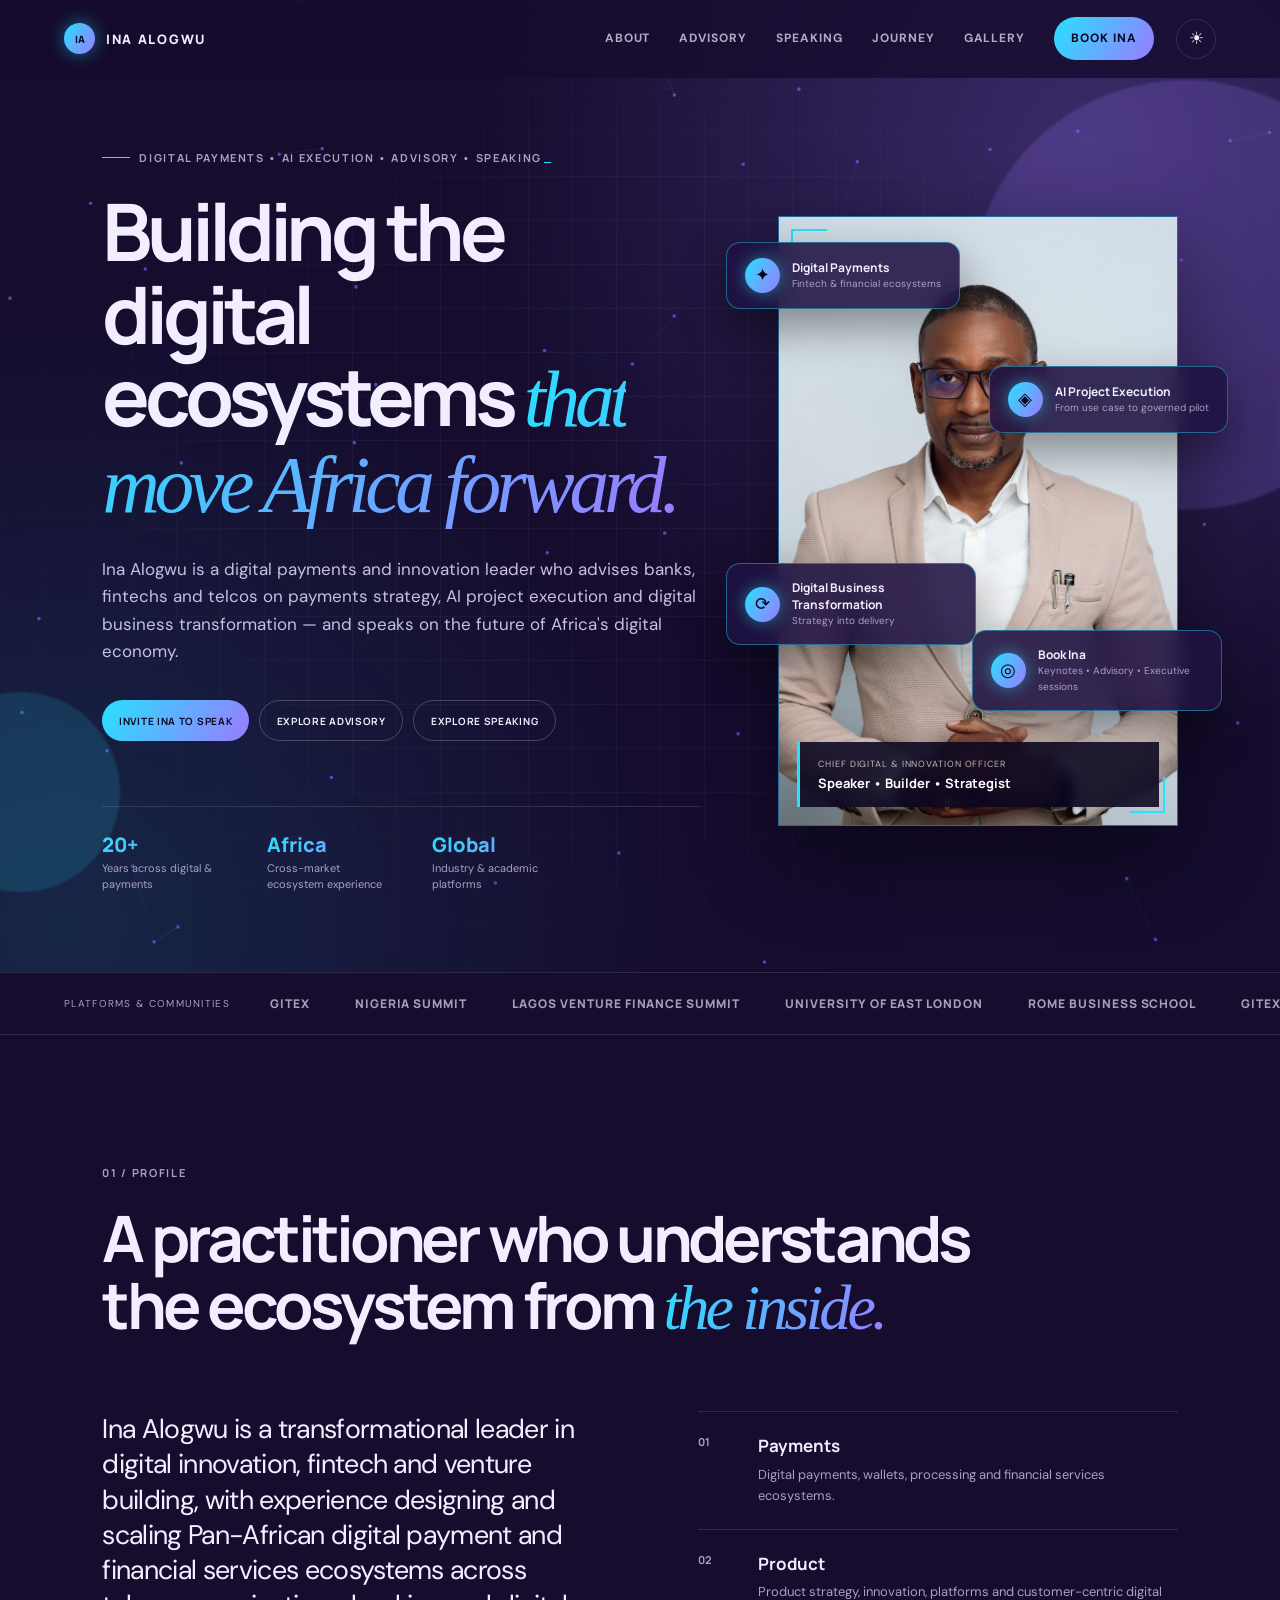
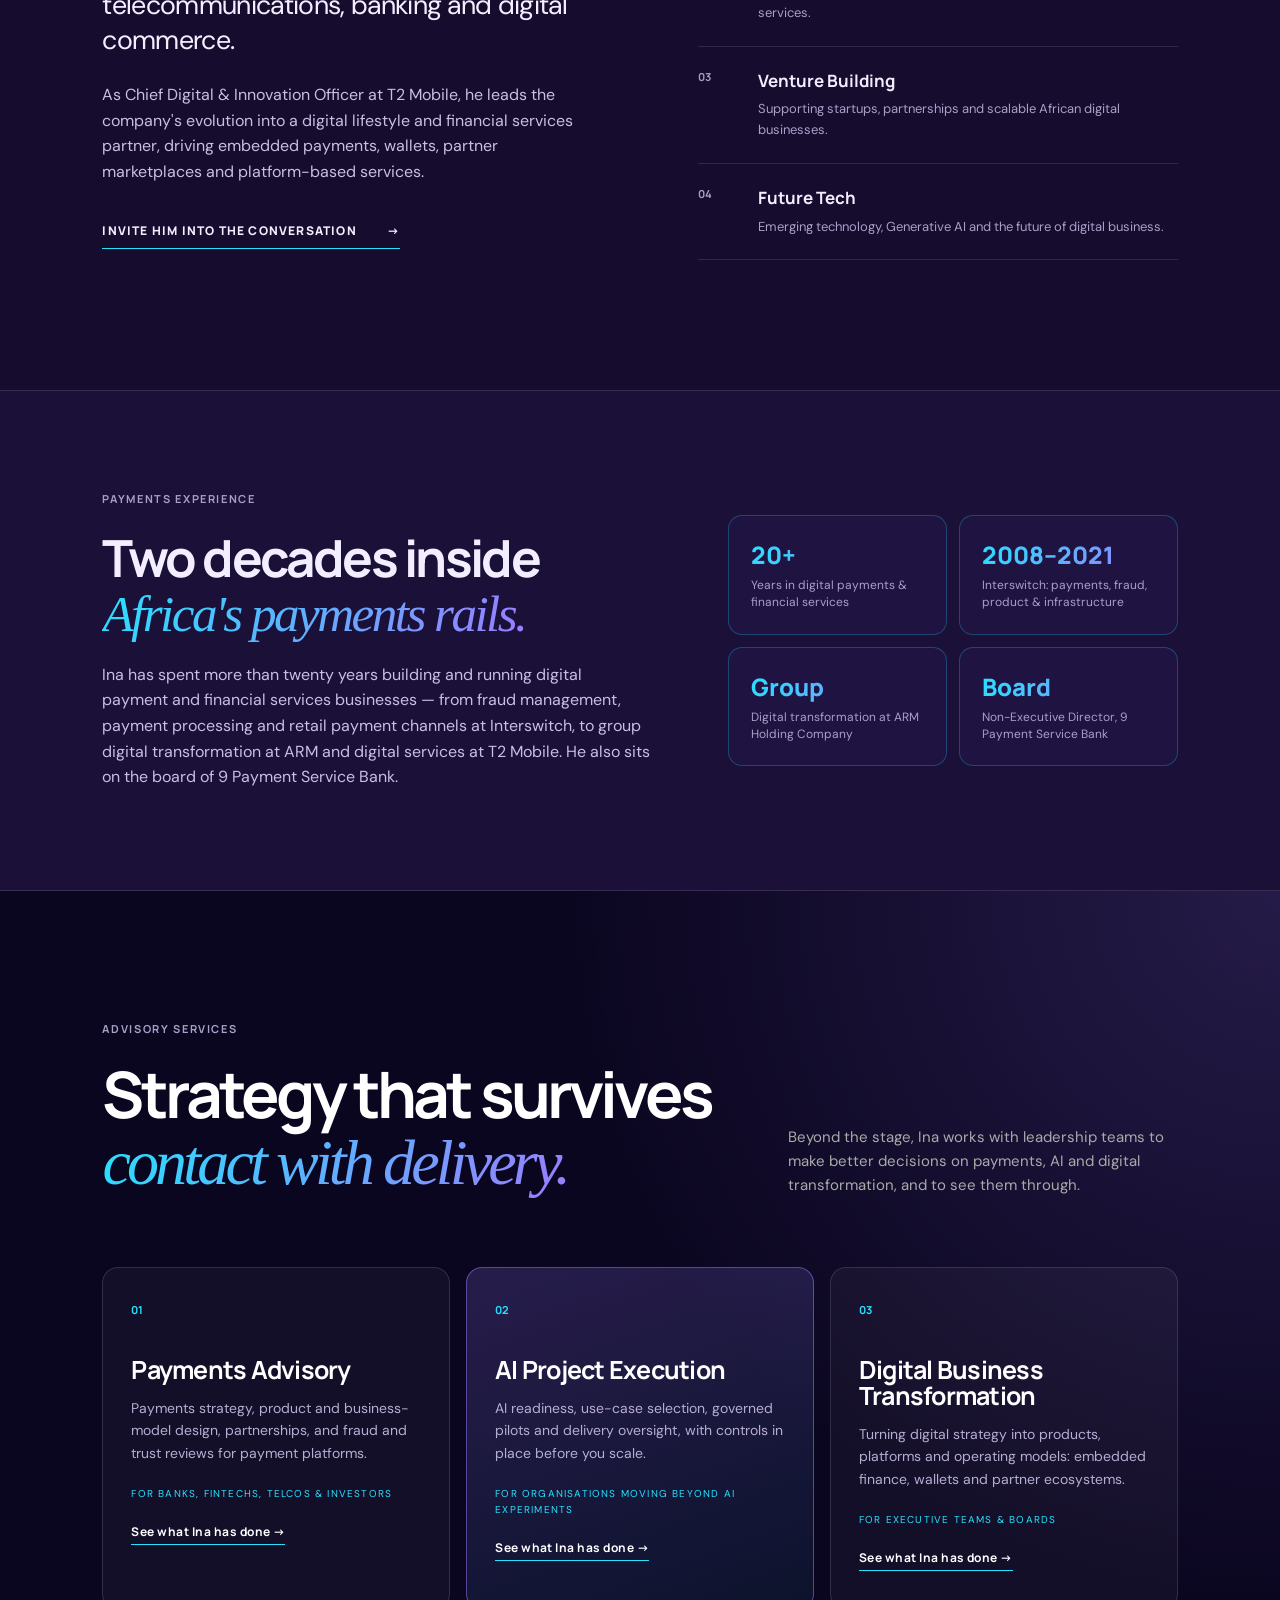
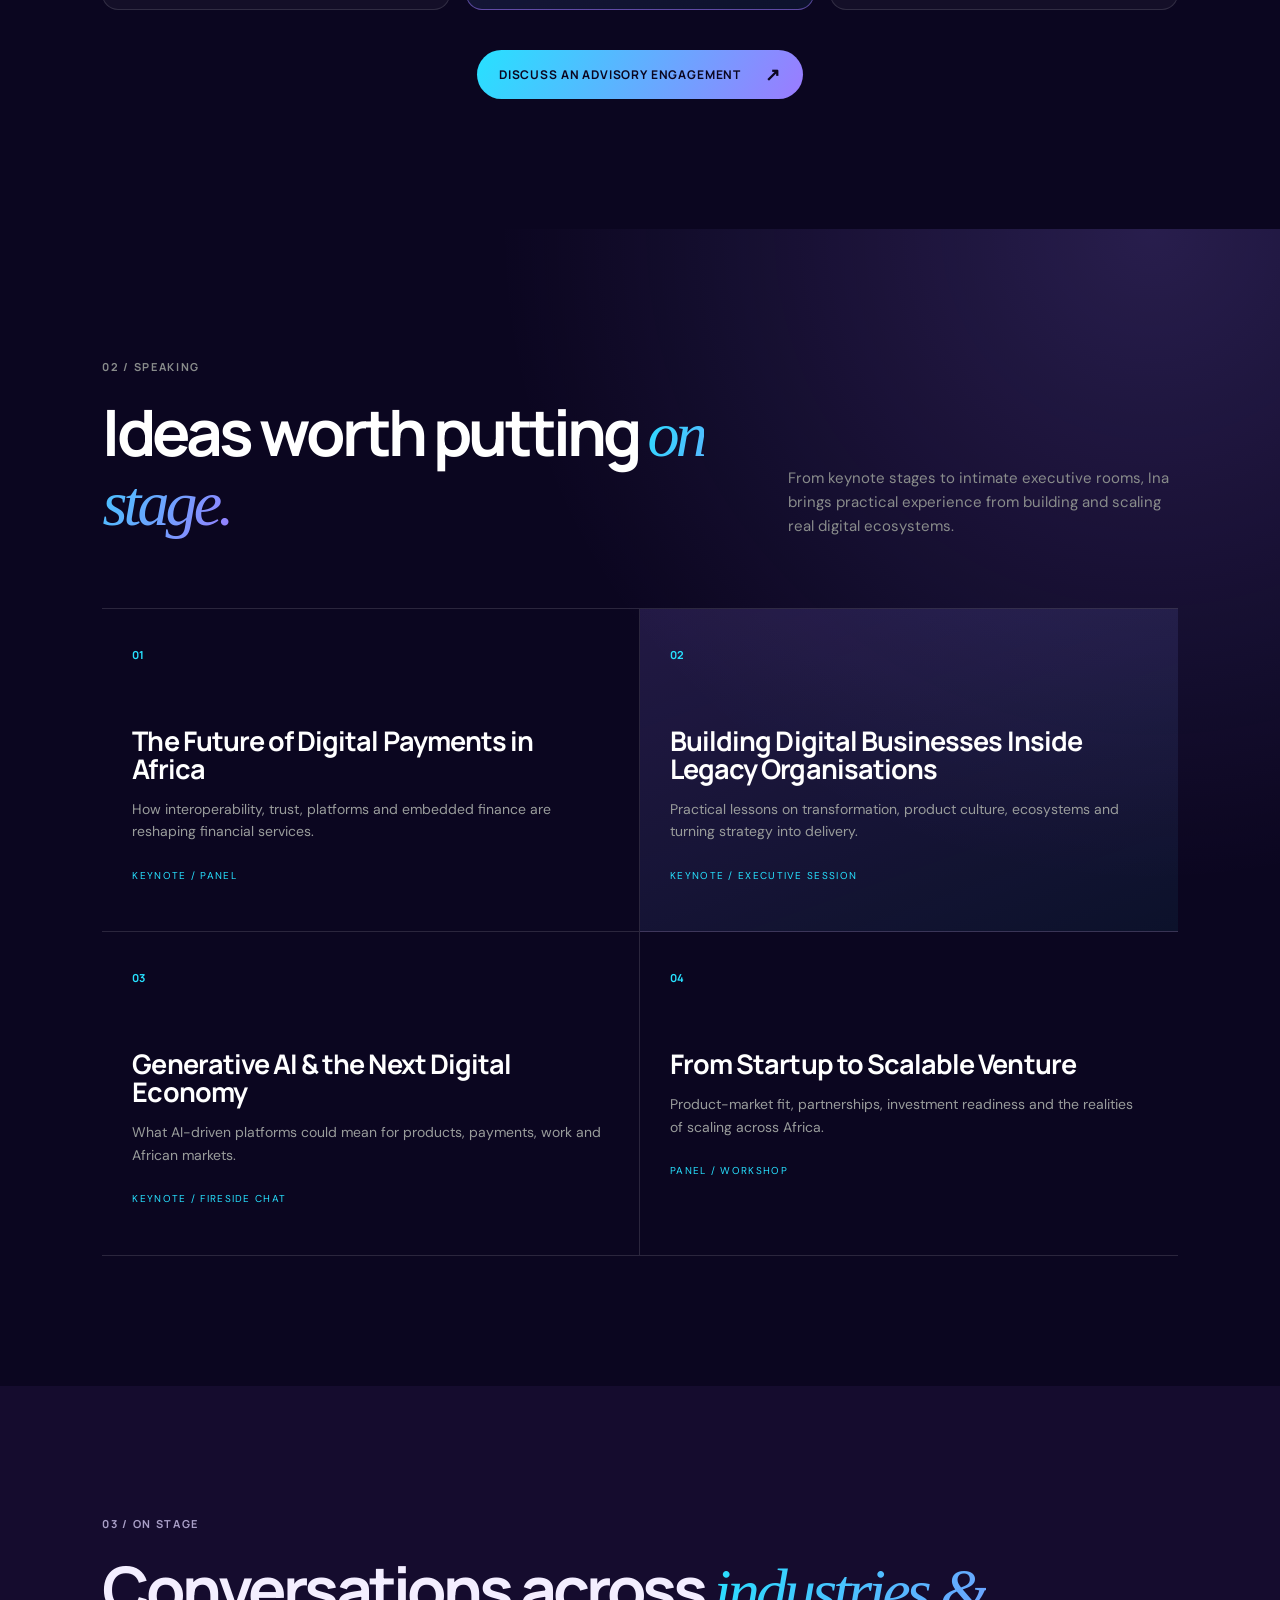
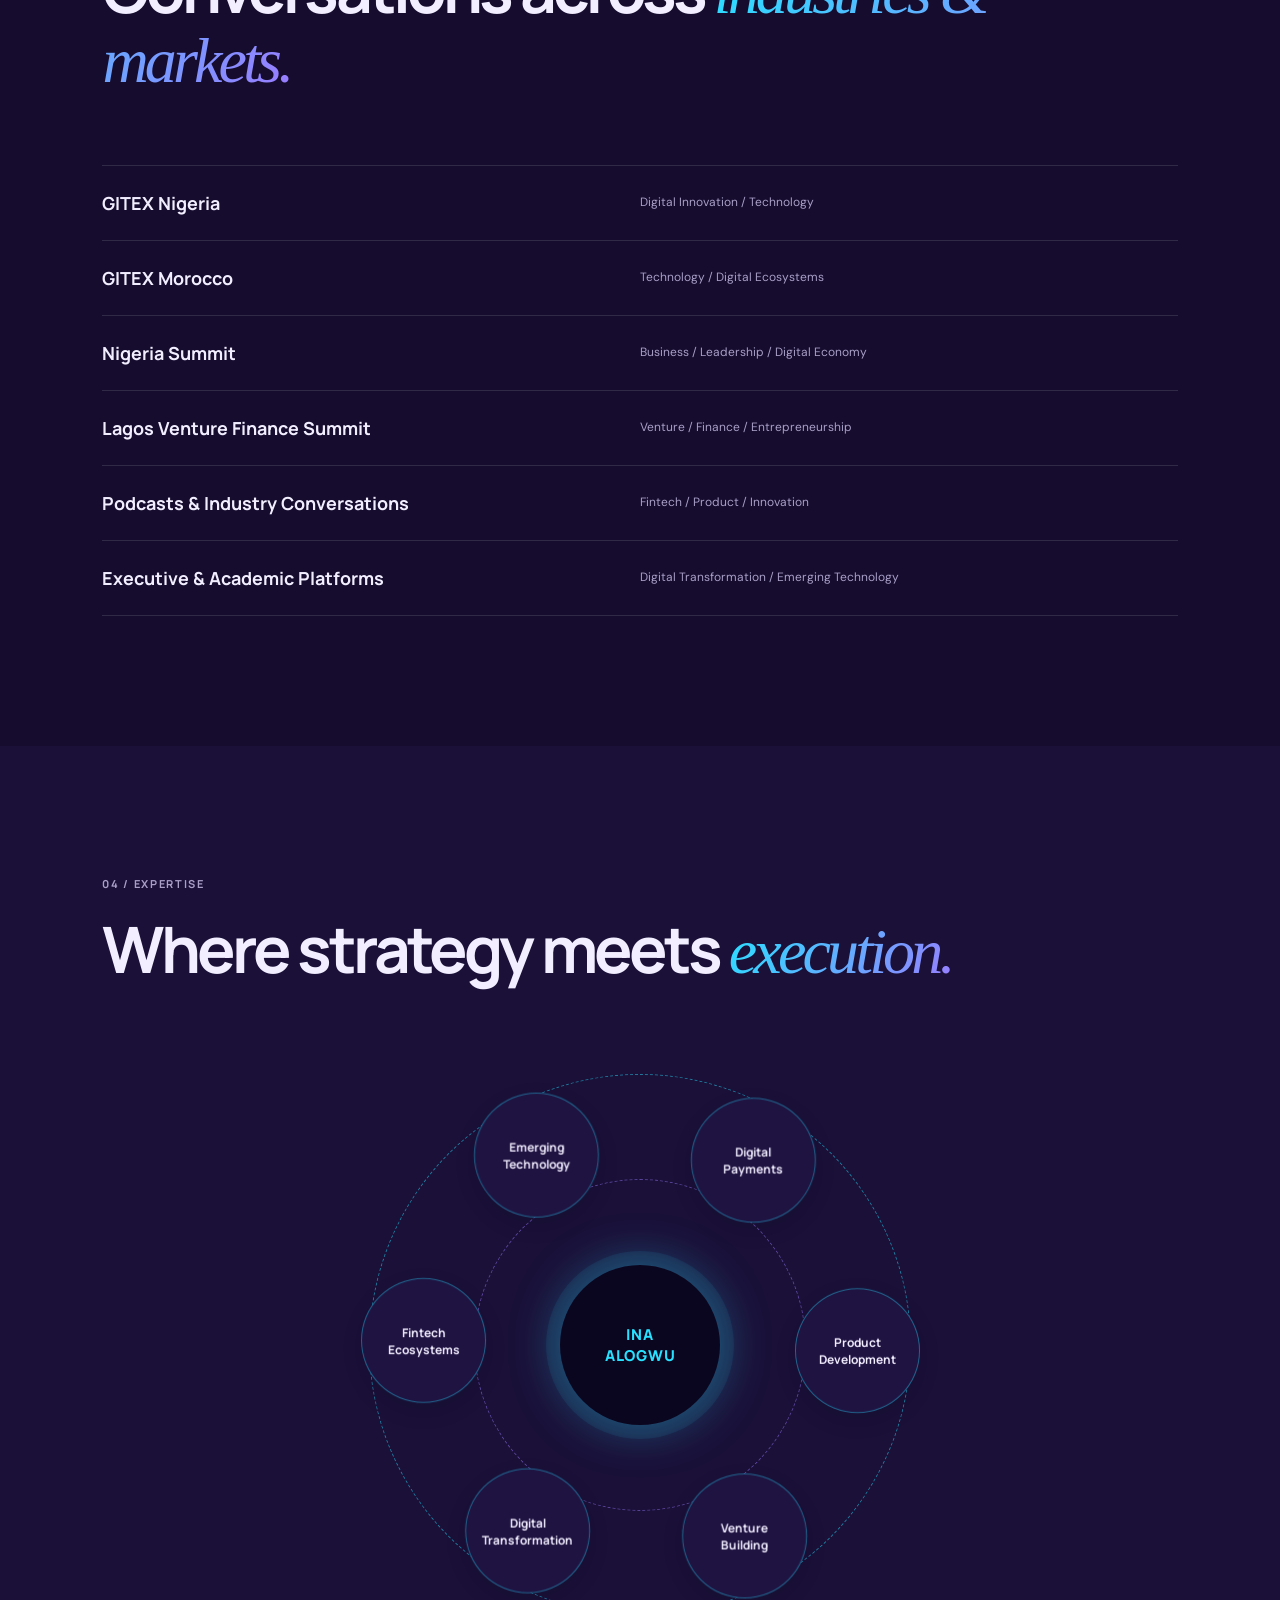
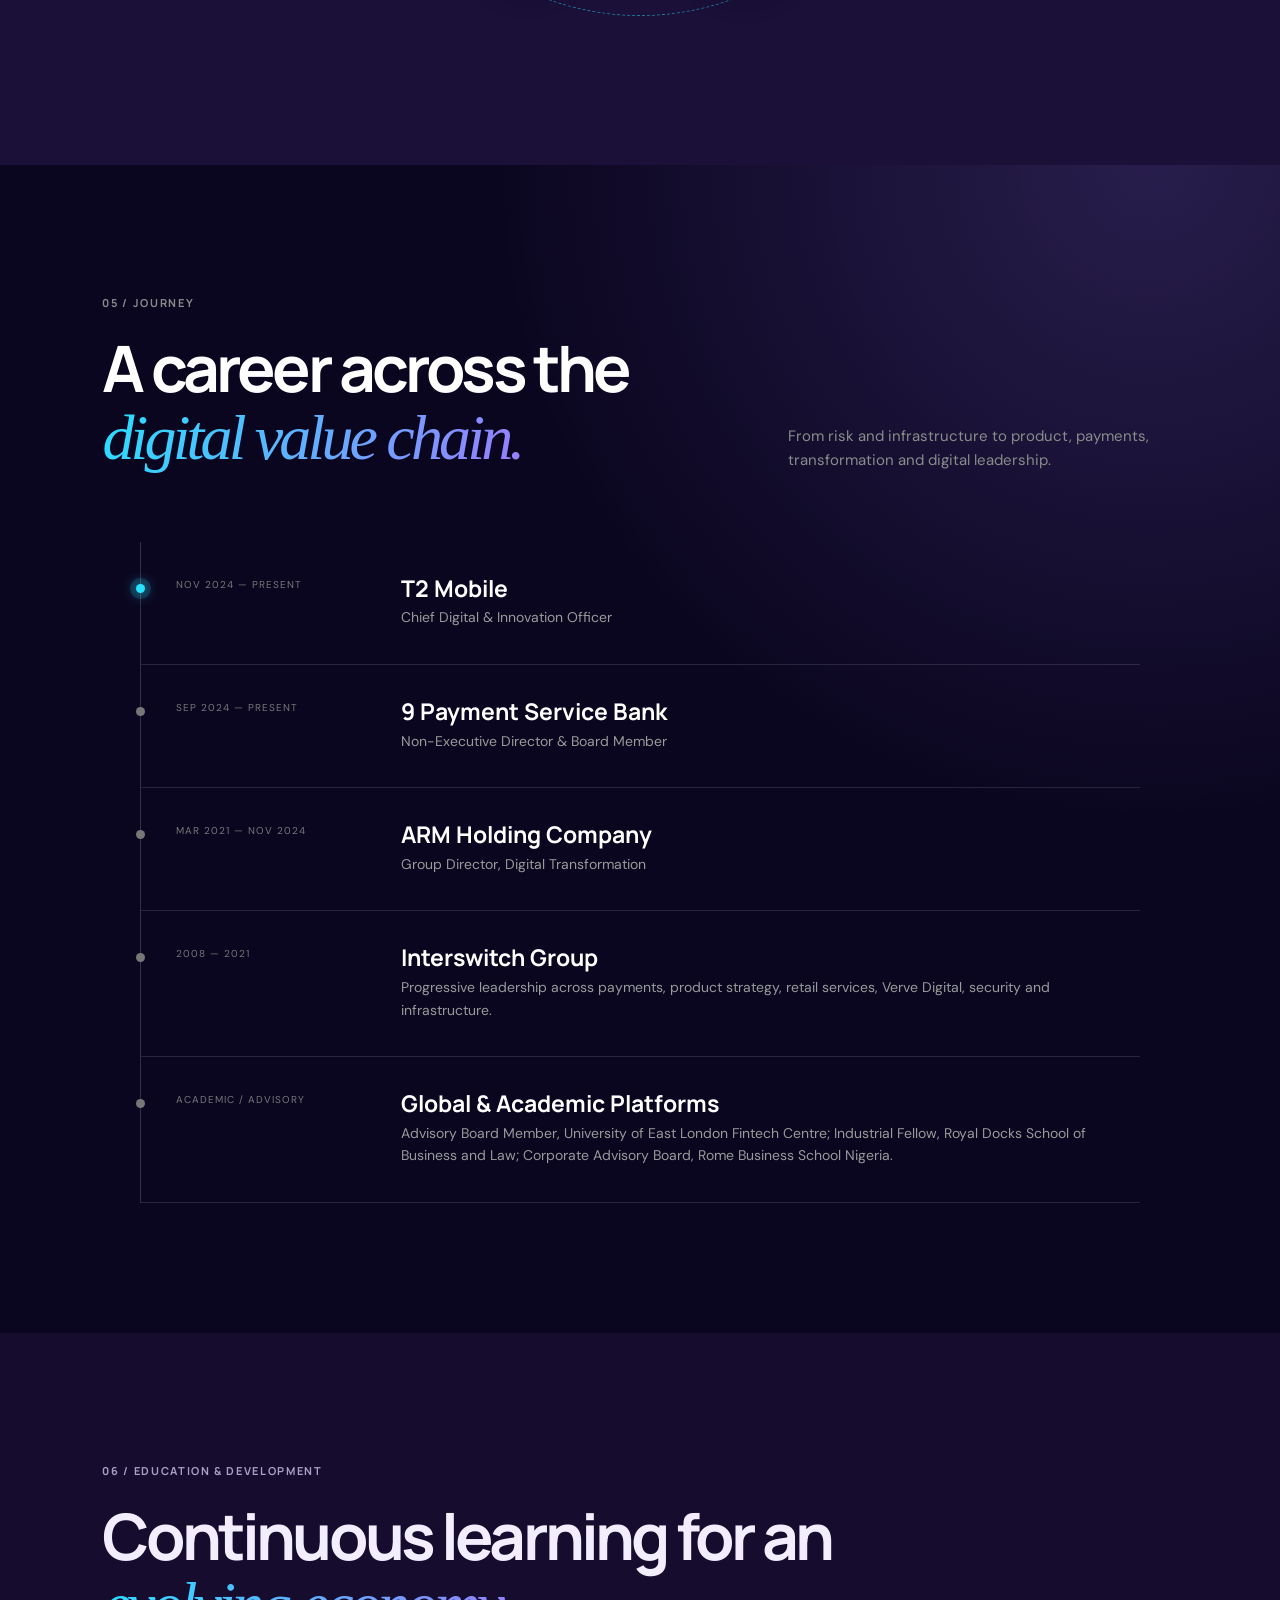
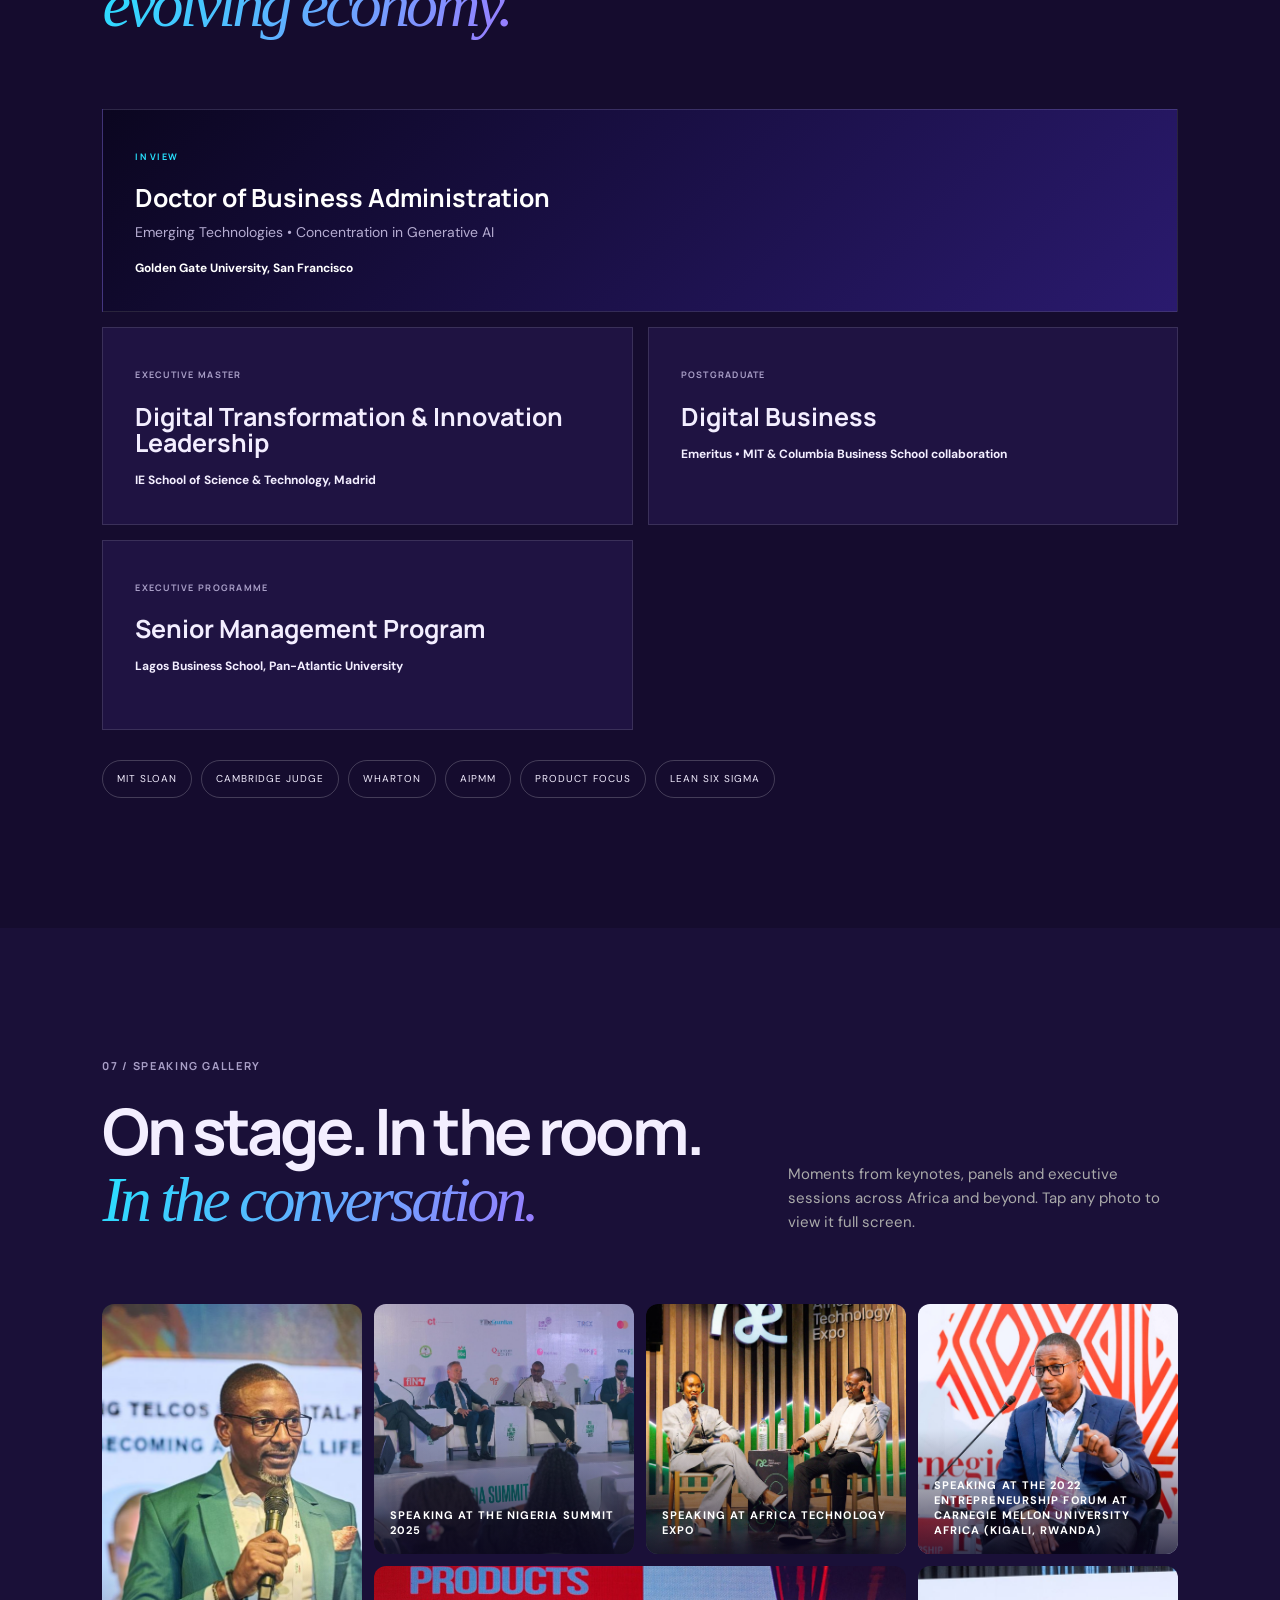
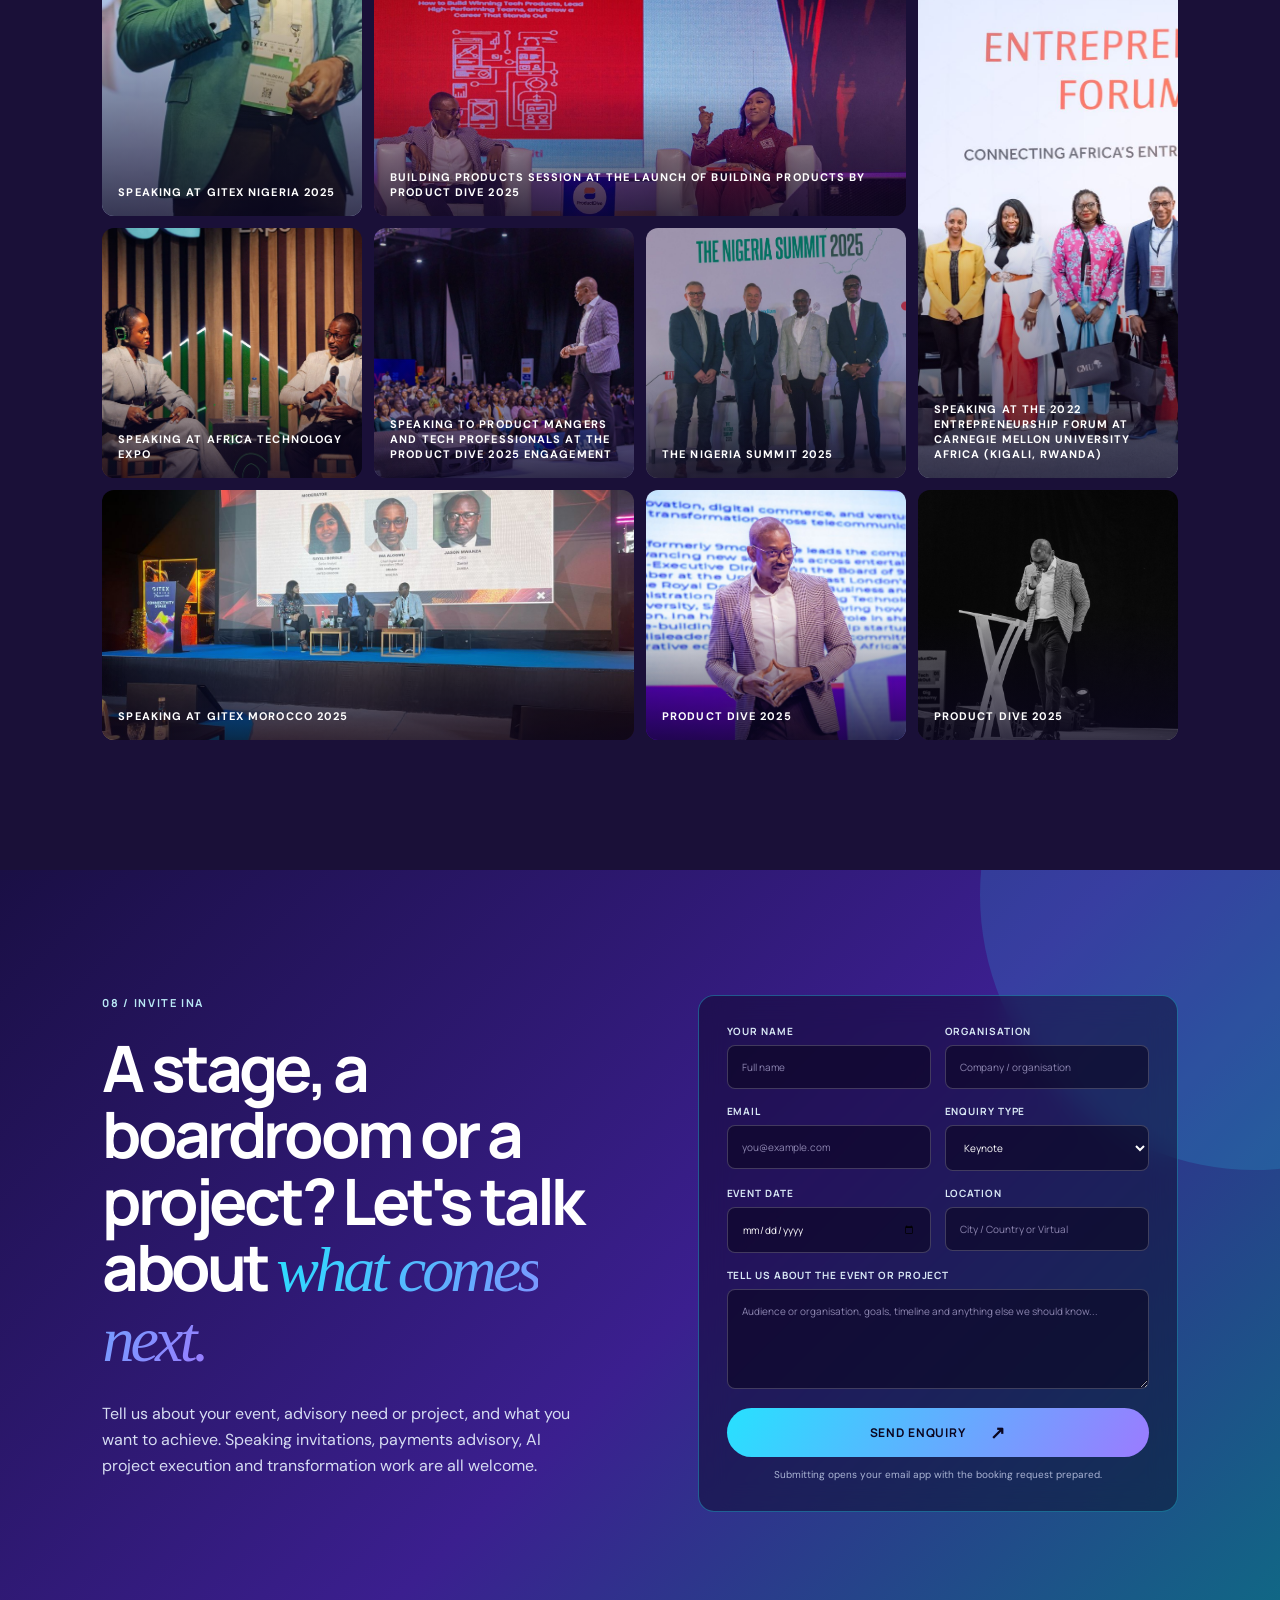
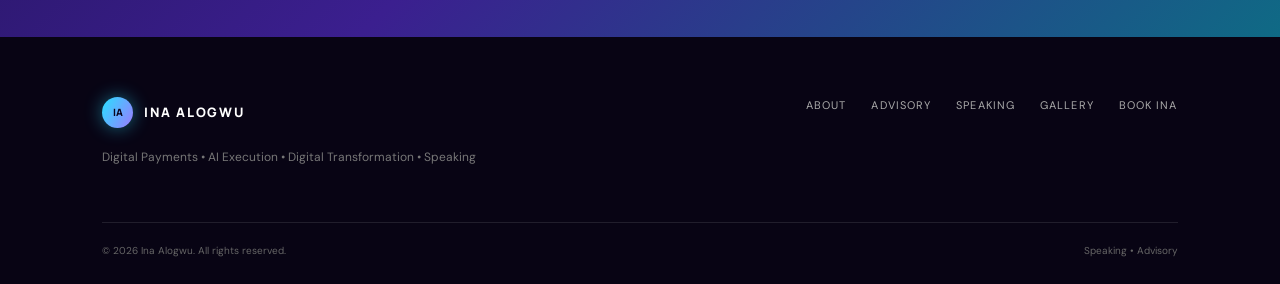
==== commit 783f0b19: "Add advisory page, light/dark mode, fixes" ====
--- a/index.html
+++ b/index.html
@@ -10,6 +10,7 @@
   <link href="https://fonts.googleapis.com/css2?family=DM+Sans:wght@400;500;600;700&family=Manrope:wght@400;500;600;700;800&display=swap" rel="stylesheet">
   <link rel="stylesheet" href="style.css" />
   <link rel="stylesheet" href="theme.css" />
+  <script src="mode.js"></script>
 </head>
 <body>
 
@@ -22,7 +23,7 @@
     </a>
     <nav class="desktop-nav">
       <a href="#about">About</a>
-      <a href="#advisory">Advisory</a>
+      <a href="advisory.html">Advisory</a>
       <a href="#speaking">Speaking</a>
       <a href="#journey">Journey</a>
       <a href="#gallery">Gallery</a>
@@ -33,7 +34,7 @@
 
   <div class="mobile-menu">
     <a href="#about">About</a>
-    <a href="#advisory">Advisory</a>
+    <a href="advisory.html">Advisory</a>
     <a href="#speaking">Speaking</a>
     <a href="#journey">Journey</a>
     <a href="#gallery">Gallery</a>
@@ -56,7 +57,7 @@
         </p>
         <div class="hero-actions">
           <a href="#booking" class="button button-primary">Invite Ina to Speak <span>↗</span></a>
-          <a href="#advisory" class="button button-ghost">Explore Advisory Services <span>↓</span></a>
+          <a href="advisory.html" class="button button-ghost">Explore Advisory <span>→</span></a>
           <a href="#speaking" class="button button-ghost">Explore Speaking <span>↓</span></a>
         </div>
         <div class="hero-proof">
@@ -80,20 +81,20 @@
           </div>
         </div>
 
-        <div class="floating-card card-top">
+        <a href="advisory.html#payments" class="floating-card card-top">
           <span class="mini-icon">✦</span>
           <div><strong>Digital Payments</strong><small>Fintech & financial ecosystems</small></div>
-        </div>
-
-        <div class="floating-card card-ai">
+        </a>
+
+        <a href="advisory.html#ai" class="floating-card card-ai">
           <span class="mini-icon">◈</span>
           <div><strong>AI Project Execution</strong><small>From use case to governed pilot</small></div>
-        </div>
-
-        <div class="floating-card card-dbt">
+        </a>
+
+        <a href="advisory.html#transformation" class="floating-card card-dbt">
           <span class="mini-icon">⟳</span>
           <div><strong>Digital Business Transformation</strong><small>Strategy into delivery</small></div>
-        </div>
+        </a>
 
         <a href="#booking" class="floating-card card-bottom">
           <span class="mini-icon">◎</span>
@@ -176,18 +177,21 @@
           <h3>Payments Advisory</h3>
           <p>Payments strategy, product and business-model design, partnerships, and fraud and trust reviews for payment platforms.</p>
           <span>For banks, fintechs, telcos & investors</span>
+        <a class="learn-more" href="advisory.html#payments">See what Ina has done →</a>
         </article>
         <article class="service-card featured reveal">
           <div class="topic-number">02</div>
           <h3>AI Project Execution</h3>
           <p>AI readiness, use-case selection, governed pilots and delivery oversight, with controls in place before you scale.</p>
           <span>For organisations moving beyond AI experiments</span>
+        <a class="learn-more" href="advisory.html#ai">See what Ina has done →</a>
         </article>
         <article class="service-card reveal">
           <div class="topic-number">03</div>
           <h3>Digital Business Transformation</h3>
           <p>Turning digital strategy into products, platforms and operating models: embedded finance, wallets and partner ecosystems.</p>
           <span>For executive teams & boards</span>
+        <a class="learn-more" href="advisory.html#transformation">See what Ina has done →</a>
         </article>
       </div>
       <div class="advisory-cta reveal">
@@ -415,7 +419,7 @@
         <p>Digital Payments • AI Execution • Digital Transformation • Speaking</p>
       </div>
       <div class="footer-links">
-        <a href="#about">About</a><a href="#advisory">Advisory</a><a href="#speaking">Speaking</a><a href="#gallery">Gallery</a><a href="#booking">Book Ina</a>
+        <a href="#about">About</a><a href="advisory.html">Advisory</a><a href="#speaking">Speaking</a><a href="#gallery">Gallery</a><a href="#booking">Book Ina</a>
       </div>
     </div>
     <div class="footer-bottom">
--- a/theme.css
+++ b/theme.css
@@ -153,4 +153,87 @@
   .payments-band{grid-template-columns:1fr}.advisory-grid{grid-template-columns:1fr}
 }
 @media(max-width:600px){.card-dbt{display:none}.payments-chips{grid-template-columns:1fr}.payments-band{padding:80px 5vw}}
-@media(prefers-reduced-motion:reduce){*{animation:none!important}}+@media(prefers-reduced-motion:reduce){*{animation:none!important}}
+
+/* ---------- Hero buttons on one line + clickable cards ---------- */
+.hero{grid-template-columns:1.2fr .8fr}
+.hero-actions{flex-wrap:nowrap}
+.hero-actions .button{padding:15px 20px;gap:14px;white-space:nowrap}
+.floating-card{cursor:pointer;transition:border-color .25s,box-shadow .25s}
+.floating-card:hover{border-color:var(--accent);box-shadow:0 0 0 1px var(--accent),0 18px 45px rgba(39,225,255,.3)}
+.learn-more{display:inline-block;margin-top:18px;margin-left:0;display:block;color:var(--ink);font:700 12px var(--display);letter-spacing:.04em;border-bottom:1px solid var(--accent);width:max-content;padding-bottom:4px}
+.learn-more:hover{color:var(--accent)}
+@media(max-width:1100px){.hero{grid-template-columns:1fr}.hero-actions{flex-wrap:wrap}}
+@media(max-width:600px){.hero-actions .button{flex:1 1 100%}}
+
+/* ---------- Advisory page ---------- */
+.page-hero{position:relative;overflow:hidden;padding:170px 8vw 90px;background:radial-gradient(circle at 85% 10%,rgba(155,123,255,.28),transparent 45%),var(--paper)}
+.page-hero>div:last-child{position:relative;z-index:2;max-width:900px}
+.page-hero h1{font-size:clamp(40px,5.4vw,78px)}
+.svc-detail{display:grid;grid-template-columns:.8fr 1.2fr;gap:6vw;padding:110px 8vw;scroll-margin-top:70px;border-top:1px solid var(--line)}
+.svc-detail.alt{background:var(--alt)}
+.svc-intro{align-self:start;position:sticky;top:110px}
+.svc-intro h2{font-size:clamp(32px,3.6vw,50px);letter-spacing:-.05em;margin-bottom:20px}
+.svc-intro>p:last-child{color:#c8bfe3}
+.svc-body{display:grid;gap:16px}
+.svc-card{background:rgba(255,255,255,.04);border:1px solid var(--line);border-radius:16px;padding:32px}
+.svc-card h3{font-size:19px;margin-bottom:16px;letter-spacing:-.02em}
+.svc-card ul{list-style:none;display:grid;gap:14px}
+.svc-card li{color:#c3bade;font-size:14px;padding-left:18px;position:relative}
+.svc-card li:before{content:"";position:absolute;left:0;top:9px;width:7px;height:7px;border-radius:50%;background:var(--grad)}
+.svc-card li strong{color:var(--ink)}
+.svc-card .button{margin-top:26px}
+.svc-detail:target .svc-intro h2{animation:flash 1.6s ease}
+@keyframes flash{30%{text-shadow:0 0 24px rgba(39,225,255,.7)}}
+.closing-cta{align-items:center}
+.closing-actions{position:relative;z-index:1;display:flex;gap:12px;flex-wrap:wrap}
+@media(max-width:900px){.svc-detail{grid-template-columns:1fr;padding:80px 5vw}.svc-intro{position:static}.page-hero{padding:130px 5vw 70px}}
+
+/* =========================================================
+   FIXES + LIGHT MODE
+   ========================================================= */
+/* Dark-background sections always use white text (fixes the invisible headings) */
+.dark-section,.advisory{color:#fff}
+.learn-more{color:#fff}
+.learn-more:hover{color:var(--accent)}
+
+/* Hero buttons: always one line on desktop, scaling with the screen */
+.hero-actions{flex-wrap:nowrap}
+.hero-actions .button{flex:0 1 auto;white-space:nowrap;
+  padding:clamp(12px,1vw,16px) clamp(14px,1.3vw,22px);font-size:clamp(10px,.72vw,12px);gap:clamp(8px,.9vw,14px)}
+@media(max-width:1450px){.hero-actions .button span{display:none}}
+@media(max-width:1250px){.hero-actions{flex-wrap:wrap}.hero-actions .button{font-size:12px}}
+
+/* Theme toggle button */
+.site-header{gap:16px}
+.desktop-nav{margin-left:auto}
+.theme-toggle{width:40px;height:40px;border-radius:50%;border:1px solid var(--line);background:transparent;color:var(--ink);font-size:17px;cursor:pointer;display:grid;place-items:center;transition:.25s;flex:none;margin-left:6px}
+.theme-toggle:hover{border-color:var(--accent);box-shadow:0 0 16px rgba(39,225,255,.35)}
+@media(max-width:900px){.theme-toggle{margin-left:auto}}
+
+/* ---------- LIGHT MODE ---------- */
+html[data-theme="light"]{color-scheme:light;
+  --ink:#1a1235;--paper:#f6f3ff;--white:#ffffff;--muted:#6b6490;--line:rgba(26,18,53,.13);--alt:#ebe6fb;
+  --accent:#0aa6c4;--accent-2:#6d4cff;--grad:linear-gradient(120deg,#0aa6c4,#6d4cff)}
+html[data-theme="light"] .site-header{background:rgba(246,243,255,.82)}
+html[data-theme="light"] .site-header.scrolled{background:rgba(246,243,255,.95)}
+html[data-theme="light"] .hero,
+html[data-theme="light"] .page-hero{background:radial-gradient(circle at 85% 12%,rgba(155,123,255,.22),transparent 45%),radial-gradient(circle at 5% 95%,rgba(39,225,255,.14),transparent 40%),var(--paper)}
+html[data-theme="light"] .hero:before{background-image:linear-gradient(rgba(26,18,53,.06) 1px,transparent 1px),linear-gradient(90deg,rgba(26,18,53,.06) 1px,transparent 1px)}
+html[data-theme="light"] .hero-text,
+html[data-theme="light"] .about-lead>p:not(:first-child),
+html[data-theme="light"] .payments-copy>p:last-child,
+html[data-theme="light"] .svc-intro>p:last-child,
+html[data-theme="light"] .edu-card p,
+html[data-theme="light"] .svc-card li{color:#4d4570}
+html[data-theme="light"] .edu-card.large p{color:#b6add2}
+html[data-theme="light"] .button-ghost{border-color:rgba(26,18,53,.25)}
+html[data-theme="light"] .button-ghost:hover{background:rgba(26,18,53,.06)}
+html[data-theme="light"] .floating-card{background:rgba(255,255,255,.93);border-color:rgba(109,76,255,.35);box-shadow:0 16px 40px rgba(40,20,90,.15)}
+html[data-theme="light"] .svc-card{background:#fff;box-shadow:0 10px 30px rgba(40,20,90,.08)}
+html[data-theme="light"] .payments-chips div{box-shadow:0 8px 24px rgba(40,20,90,.08);border-color:rgba(109,76,255,.2)}
+html[data-theme="light"] .event-row:hover{background:rgba(26,18,53,.04)}
+html[data-theme="light"] .cert-row span{border-color:rgba(26,18,53,.22)}
+html[data-theme="light"] .cursor-glow{background:radial-gradient(circle,rgba(109,76,255,.13),transparent 65%)}
+html[data-theme="light"] .orbit-center{color:#27e1ff}
+html[data-theme="light"] .back-top{box-shadow:0 6px 20px rgba(40,20,90,.15)}
